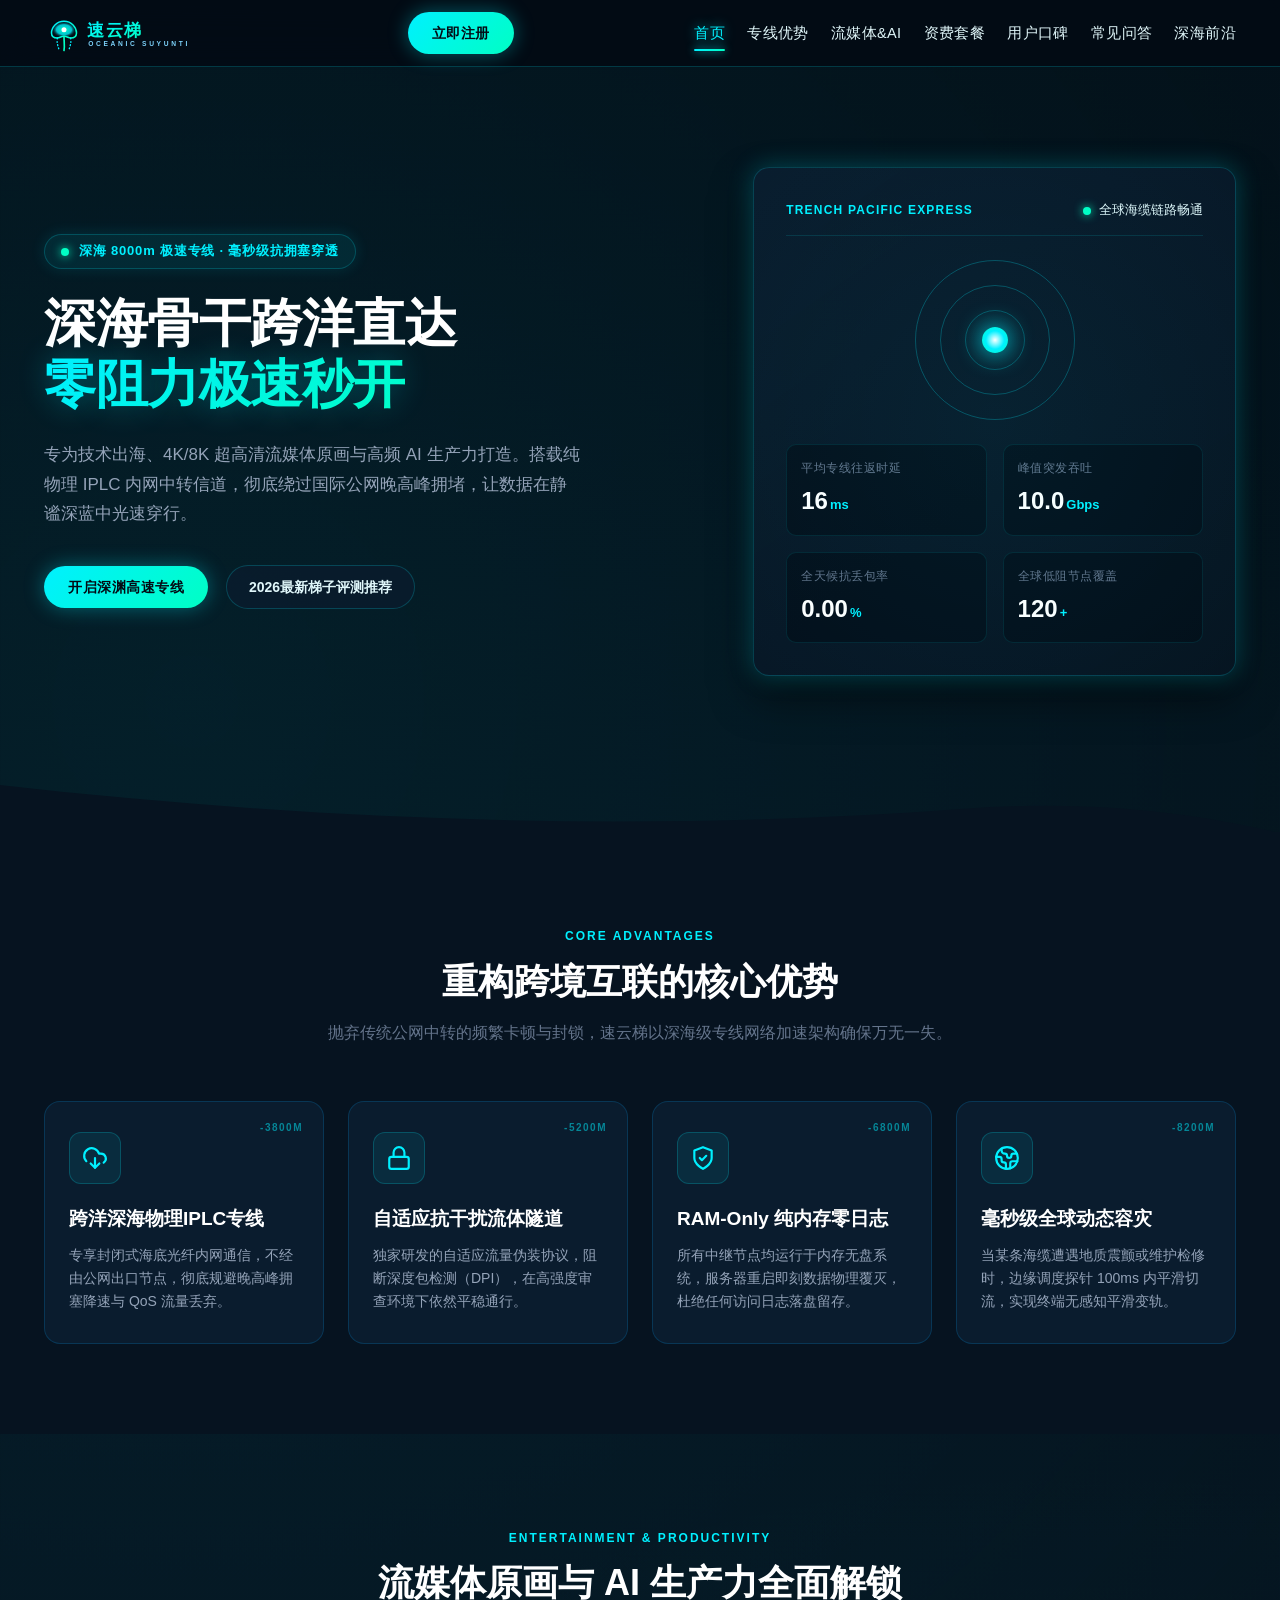
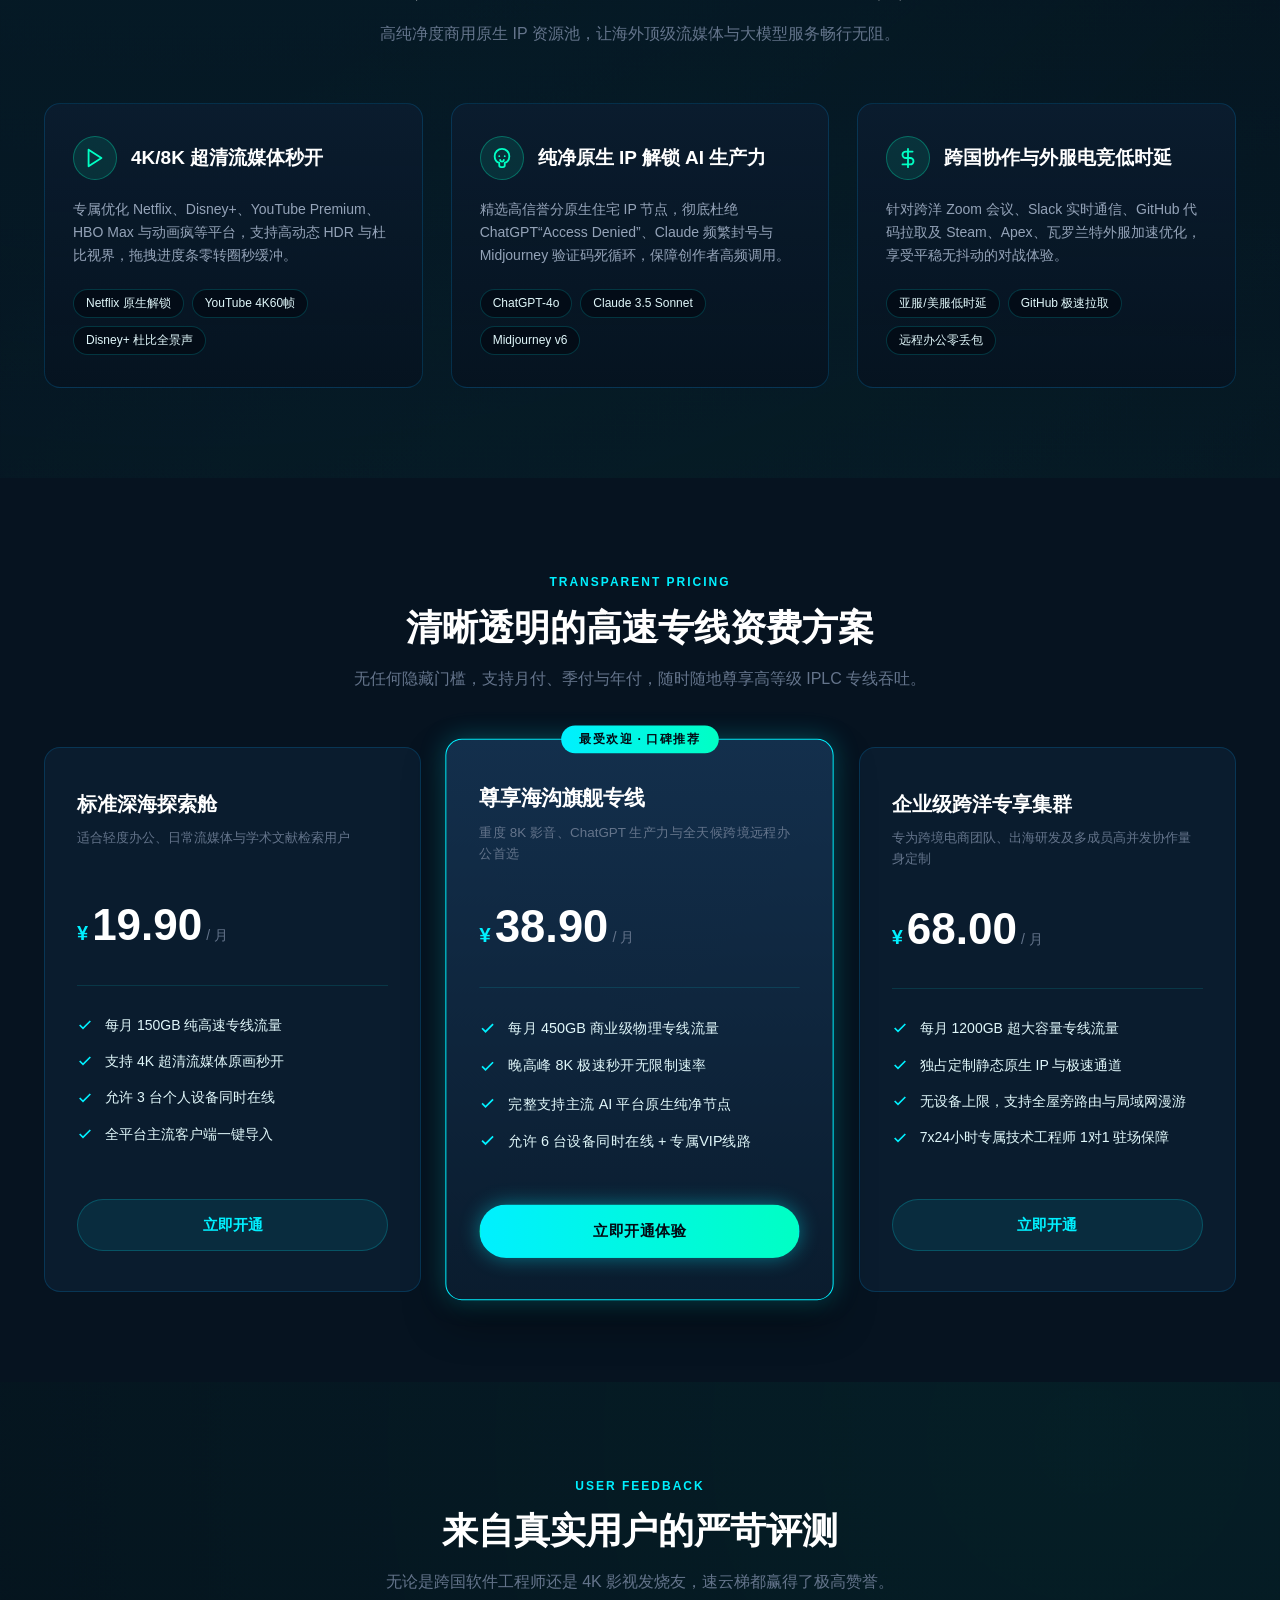
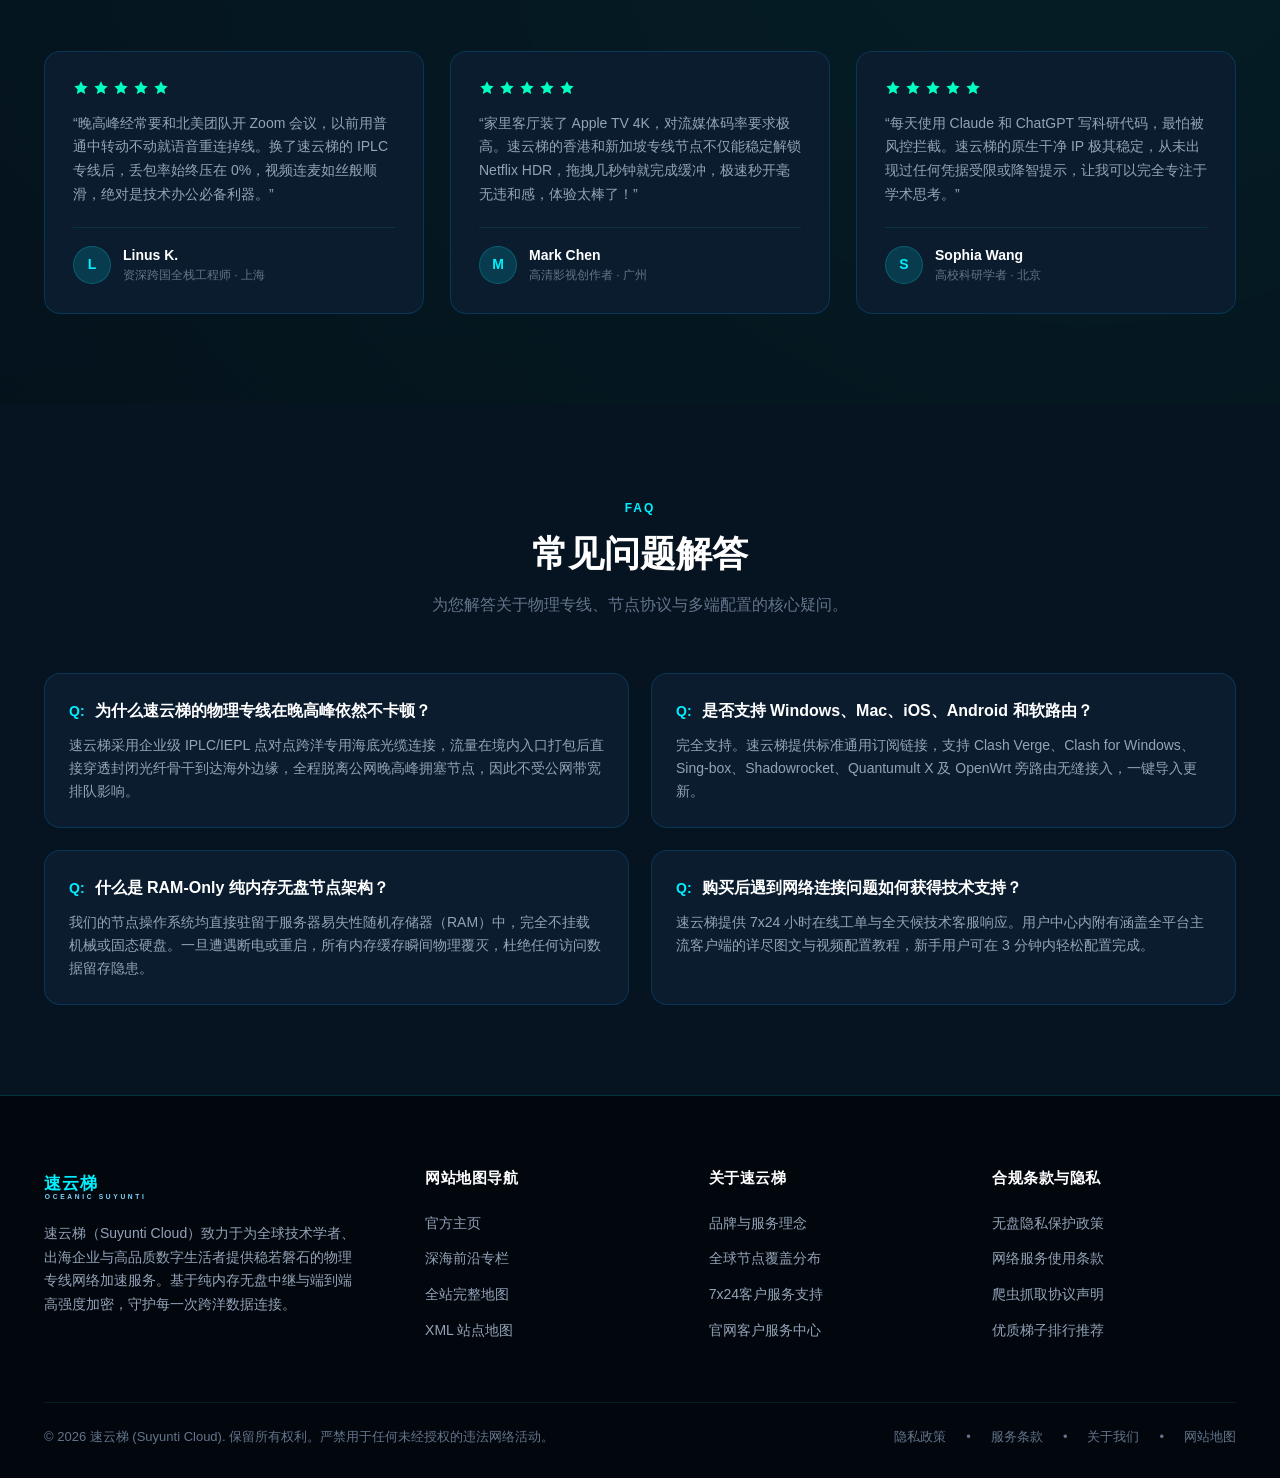
==== index.html @ 5cfaf357 "feat: initial commit for suyunticloud.click landing page" ====
<!DOCTYPE html>
<html lang="zh-CN">
<head>
  <meta charset="UTF-8">
  <meta name="viewport" content="width=device-width, initial-scale=1.0">
  <title>速云梯官网 - 2026专业物理专线网络加速器 | 4K8K极速秒开 | 稳定翻墙机场推荐</title>
  <meta name="description" content="速云梯为您提供企业级国际专线网络加速方案。全节点配备物理IPLC内网中转，4K/8K超高清流媒体极速秒开，支持解锁ChatGPT与外服游戏超低延迟。2026年高口碑翻墙机场推荐首选，全平台一键快速导入，晚高峰稳定不卡顿，即刻开启畅快互联体验！">
  <meta name="keywords" content="速云梯,网络加速,极速秒开,机场推荐,IPLC专线,4K流媒体加速,科学上网,翻墙梯子,跨境办公加速">
  <link rel="canonical" href="https://suyunticloud.click/">

  <!-- Open Graph / Social Media -->
  <meta property="og:type" content="website">
  <meta property="og:title" content="速云梯官网 - 2026专业物理专线网络加速器 | 4K8K极速秒开 | 稳定翻墙机场推荐">
  <meta property="og:description" content="全线部署商业级BGP/IPLC双轨物理专线，4K/8K超清流媒体与AI工具极速秒开，晚高峰稳定不拥塞。">
  <meta property="og:url" content="https://suyunticloud.click/">
  <meta property="og:site_name" content="速云梯">
  <meta property="og:locale" content="zh_CN">

  <!-- Twitter Card -->
  <meta name="twitter:card" content="summary_large_image">
  <meta name="twitter:title" content="速云梯官网 - 2026专业物理专线网络加速器 | 4K8K极速秒开">
  <meta name="twitter:description" content="企业级国际物理专线网络加速服务，晚高峰4K秒开，支持解锁主流AI与外服游戏。">

  <!-- Schema.org Product Structured Data -->
  <script type="application/ld+json">
  {
    "@context": "https://schema.org/",
    "@type": "Product",
    "name": "速云梯网络加速服务",
    "description": "速云梯依托商业级BGP与IPLC物理内网专线，为全球用户提供超低时延、晚高峰极速秒开的跨境网络加速与零日志隐私防护服务。",
    "brand": {
      "@type": "Brand",
      "name": "速云梯"
    },
    "offers": {
      "@type": "AggregateOffer",
      "priceCurrency": "CNY",
      "lowPrice": "19.90",
      "highPrice": "68.00",
      "offerCount": "3",
      "url": "https://ww012.twilightaff.com/#/?code=A56DH1Af"
    },
    "aggregateRating": {
      "@type": "AggregateRating",
      "ratingValue": "4.92",
      "reviewCount": "1280"
    }
  }
  </script>

  <link rel="stylesheet" href="style.css">
</head>
<body>

  <!-- Masthead Navigation -->
  <header class="ocean-masthead">
    <div class="masthead-inner">
      <a href="index.html" class="brand-link" aria-label="速云梯官网首页">
        <svg class="ocean-logo-svg" viewBox="0 0 220 48" fill="none" xmlns="http://www.w3.org/2000/svg" role="img" aria-label="速云梯官方Logo">
          <defs>
            <linearGradient id="oceanPulseGrad" x1="0%" y1="0%" x2="100%" y2="100%">
              <stop offset="0%" stop-color="#00f0ff"/>
              <stop offset="100%" stop-color="#00ffc4"/>
            </linearGradient>
            <radialGradient id="jellyCore" cx="50%" cy="50%" r="50%">
              <stop offset="0%" stop-color="#00ffc4"/>
              <stop offset="60%" stop-color="#00f0ff" stop-opacity="0.8"/>
              <stop offset="100%" stop-color="#030b14" stop-opacity="0"/>
            </radialGradient>
          </defs>
          <!-- Bioluminescent Jellyfish Bell & Subsea Fiber Tentacles -->
          <path d="M24 10C15 10 9 17 9 24C9 28 12 30 16 30C19 30 20 28 24 28C28 28 29 30 32 30C36 30 39 28 39 24C39 17 33 10 24 10Z" fill="url(#jellyCore)"/>
          <path d="M24 10C15 10 9 17 9 24C9 28 12 30 16 30C19 30 20 28 24 28C28 28 29 30 32 30C36 30 39 28 39 24C39 17 33 10 24 10Z" stroke="url(#oceanPulseGrad)" stroke-width="1.8"/>
          <!-- Flowing Optical Fiber Pulses -->
          <path d="M16 30C15 36 17 40 18 44" stroke="#00f0ff" stroke-width="1.6" stroke-linecap="round" stroke-dasharray="1 3"/>
          <path d="M24 28C24 35 25 39 24 45" stroke="#00ffc4" stroke-width="2" stroke-linecap="round"/>
          <path d="M32 30C33 36 31 40 30 44" stroke="#00f0ff" stroke-width="1.6" stroke-linecap="round" stroke-dasharray="1 3"/>
          <circle cx="24" cy="20" r="3" fill="#ffffff"/>
          <!-- Integrated Typography -->
          <text x="52" y="28" font-family="-apple-system, BlinkMacSystemFont, 'PingFang SC', sans-serif" font-weight="900" font-size="21" fill="url(#oceanPulseGrad)" letter-spacing="1.5">速云梯</text>
          <text x="53" y="40" font-family="-apple-system, BlinkMacSystemFont, 'Segoe UI', sans-serif" font-weight="700" font-size="8" fill="#7dd3fc" letter-spacing="3.2">OCEANIC SUYUNTI</text>
        </svg>
      </a>

      <div class="header-action">
        <a href="https://ww012.twilightaff.com/#/?code=A56DH1Af" class="btn-ocean-primary" rel="nofollow" target="_blank">立即注册</a>
        <button class="mobile-menu-btn" id="mobileMenuBtn" aria-label="切换导航菜单" type="button">
          <span class="bar"></span>
          <span class="bar"></span>
          <span class="bar"></span>
        </button>
      </div>

      <nav class="ocean-nav-menu" id="navMenu">
        <a href="index.html" class="active">首页</a>
        <a href="#advantages">专线优势</a>
        <a href="#streaming">流媒体&AI</a>
        <a href="#pricing">资费套餐</a>
        <a href="#reviews">用户口碑</a>
        <a href="#faq">常见问答</a>
        <a href="pulse.html">深海前沿</a>
      </nav>
    </div>

    <!-- Mobile Navigation Drawer -->
    <div class="mobile-nav-drawer" id="mobileDrawer">
      <a href="index.html" class="drawer-link active">首页</a>
      <a href="#advantages" class="drawer-link">专线优势</a>
      <a href="#streaming" class="drawer-link">流媒体&AI</a>
      <a href="#pricing" class="drawer-link">资费套餐</a>
      <a href="#reviews" class="drawer-link">用户口碑</a>
      <a href="#faq" class="drawer-link">常见问答</a>
      <a href="pulse.html" class="drawer-link drawer-hub-link">深海前沿 &rarr;</a>
      <div class="drawer-cta-wrap">
        <a href="https://ww012.twilightaff.com/#/?code=A56DH1Af" class="btn-ocean-primary" rel="nofollow" target="_blank">立即开通专属加速</a>
      </div>
    </div>
  </header>

  <!-- Main Content -->
  <main>
    <!-- Fluid Asymmetric Oceanic Hero -->
    <section class="ocean-hero">
      <div class="container">
        <div class="ocean-hero-grid">
          <div class="hero-content">
            <div class="ocean-depth-badge">
              <span class="ocean-pulse-dot"></span> 深海 8000m 极速专线 · 毫秒级抗拥塞穿透
            </div>
            <h1 class="hero-title">
              深海骨干跨洋直达<br>
              <span class="ocean-text-gradient">零阻力极速秒开</span>
            </h1>
            <p class="hero-desc">
              专为技术出海、4K/8K 超高清流媒体原画与高频 AI 生产力打造。搭载纯物理 IPLC 内网中转信道，彻底绕过国际公网晚高峰拥堵，让数据在静谧深蓝中光速穿行。
            </p>
            <div class="hero-cta-group">
              <a href="https://ww012.twilightaff.com/#/?code=A56DH1Af" class="btn-ocean-primary" rel="nofollow" target="_blank">开启深渊高速专线</a>
              <!-- Critical Clean Dofollow Authority Link -->
              <a href="https://tizilab.net/paihang/" class="btn-ocean-recommend" target="_blank">2026最新梯子评测推荐</a>
            </div>
          </div>

          <div class="hero-visual">
            <div class="ocean-radar-card">
              <div class="radar-header">
                <span class="radar-trench-tag">TRENCH PACIFIC EXPRESS</span>
                <span class="radar-status-live">
                  <span class="ocean-pulse-dot"></span> 全球海缆链路畅通
                </span>
              </div>
              <div class="radar-visual-core">
                <div class="sonar-ring"></div>
                <div class="sonar-ring"></div>
                <div class="sonar-ring"></div>
                <div class="sonar-center-orb"></div>
              </div>
              <div class="ocean-metrics-grid">
                <div class="ocean-metric-item">
                  <div class="metric-label">平均专线往返时延</div>
                  <div class="metric-value">16<span class="metric-unit">ms</span></div>
                </div>
                <div class="ocean-metric-item">
                  <div class="metric-label">峰值突发吞吐</div>
                  <div class="metric-value">10.0<span class="metric-unit">Gbps</span></div>
                </div>
                <div class="ocean-metric-item">
                  <div class="metric-label">全天候抗丢包率</div>
                  <div class="metric-value">0.00<span class="metric-unit">%</span></div>
                </div>
                <div class="ocean-metric-item">
                  <div class="metric-label">全球低阻节点覆盖</div>
                  <div class="metric-value">120<span class="metric-unit">+</span></div>
                </div>
              </div>
            </div>
          </div>
        </div>
      </div>
    </section>

    <!-- Wave Divider -->
    <div class="ocean-wave-divider">
      <svg viewBox="0 0 1200 48" preserveAspectRatio="none" fill="none" xmlns="http://www.w3.org/2000/svg">
        <path d="M0 0C300 36 600 48 900 24C1050 12 1150 36 1200 48V48H0V0Z" fill="#061320"/>
      </svg>
    </div>

    <!-- Core Advantages -->
    <section id="advantages" class="ocean-section" style="background-color: var(--bg-trench);">
      <div class="container">
        <div class="section-head">
          <span class="section-subtag">CORE ADVANTAGES</span>
          <h2 class="section-title">重构跨境互联的核心优势</h2>
          <p class="section-desc">抛弃传统公网中转的频繁卡顿与封锁，速云梯以深海级专线网络加速架构确保万无一失。</p>
        </div>

        <div class="ocean-features-grid">
          <!-- Card 1 -->
          <div class="ocean-feature-card">
            <span class="feature-depth-indicator">-3800M</span>
            <div class="feature-icon-box">
              <svg viewBox="0 0 24 24" fill="none" stroke="currentColor" stroke-width="2" stroke-linecap="round" stroke-linejoin="round">
                <path d="M4 14.899A7 7 0 1 1 15.71 8h1.79a4.5 4.5 0 0 1 2.5 8.242"/>
                <path d="M12 12v9"/>
                <path d="m8 17 4 4 4-4"/>
              </svg>
            </div>
            <h3 class="feature-card-title">跨洋深海物理IPLC专线</h3>
            <p class="feature-card-desc">专享封闭式海底光纤内网通信，不经由公网出口节点，彻底规避晚高峰拥塞降速与 QoS 流量丢弃。</p>
          </div>

          <!-- Card 2 -->
          <div class="ocean-feature-card">
            <span class="feature-depth-indicator">-5200M</span>
            <div class="feature-icon-box">
              <svg viewBox="0 0 24 24" fill="none" stroke="currentColor" stroke-width="2" stroke-linecap="round" stroke-linejoin="round">
                <rect width="18" height="11" x="3" y="11" rx="2" ry="2"/>
                <path d="M7 11V7a5 5 0 0 1 10 0v4"/>
              </svg>
            </div>
            <h3 class="feature-card-title">自适应抗干扰流体隧道</h3>
            <p class="feature-card-desc">独家研发的自适应流量伪装协议，阻断深度包检测（DPI），在高强度审查环境下依然平稳通行。</p>
          </div>

          <!-- Card 3 -->
          <div class="ocean-feature-card">
            <span class="feature-depth-indicator">-6800M</span>
            <div class="feature-icon-box">
              <svg viewBox="0 0 24 24" fill="none" stroke="currentColor" stroke-width="2" stroke-linecap="round" stroke-linejoin="round">
                <path d="M12 22s8-4 8-10V5l-8-3-8 3v7c0 6 8 10 8 10"/>
                <path d="m9 12 2 2 4-4"/>
              </svg>
            </div>
            <h3 class="feature-card-title">RAM-Only 纯内存零日志</h3>
            <p class="feature-card-desc">所有中继节点均运行于内存无盘系统，服务器重启即刻数据物理覆灭，杜绝任何访问日志落盘留存。</p>
          </div>

          <!-- Card 4 -->
          <div class="ocean-feature-card">
            <span class="feature-depth-indicator">-8200M</span>
            <div class="feature-icon-box">
              <svg viewBox="0 0 24 24" fill="none" stroke="currentColor" stroke-width="2" stroke-linecap="round" stroke-linejoin="round">
                <path d="M21.54 15H17a2 2 0 0 0-2 2v4.54"/>
                <path d="M7 3.34V5a3 3 0 0 0 3 3v0a2 2 0 0 1 2 2v0c0 1.1.9 2 2 2v0a2 2 0 0 0 2-2v0c0-1.1.9-2 2-2h3.17"/>
                <path d="M11 21.95V18a2 2 0 0 0-2-2v0a2 2 0 0 1-2-2v-1a2 2 0 0 0-2-2H2.05"/>
                <circle cx="12" cy="12" r="10"/>
              </svg>
            </div>
            <h3 class="feature-card-title">毫秒级全球动态容灾</h3>
            <p class="feature-card-desc">当某条海缆遭遇地质震颤或维护检修时，边缘调度探针 100ms 内平滑切流，实现终端无感知平滑变轨。</p>
          </div>
        </div>
      </div>
    </section>

    <!-- Streaming & AI Matrix -->
    <section id="streaming" class="ocean-section">
      <div class="container">
        <div class="section-head">
          <span class="section-subtag">ENTERTAINMENT & PRODUCTIVITY</span>
          <h2 class="section-title">流媒体原画与 AI 生产力全面解锁</h2>
          <p class="section-desc">高纯净度商用原生 IP 资源池，让海外顶级流媒体与大模型服务畅行无阻。</p>
        </div>

        <div class="ocean-matrix-grid">
          <!-- Card 1 -->
          <div class="ocean-matrix-card">
            <div class="matrix-header">
              <div class="matrix-icon-circle">
                <svg viewBox="0 0 24 24" fill="none" stroke="currentColor" stroke-width="2" stroke-linecap="round" stroke-linejoin="round">
                  <polygon points="5 3 19 12 5 21 5 3"/>
                </svg>
              </div>
              <h3 class="matrix-title">4K/8K 超清流媒体秒开</h3>
            </div>
            <p class="matrix-desc">
              专属优化 Netflix、Disney+、YouTube Premium、HBO Max 与动画疯等平台，支持高动态 HDR 与杜比视界，拖拽进度条零转圈秒缓冲。
            </p>
            <div class="matrix-tags">
              <span class="matrix-tag-chip">Netflix 原生解锁</span>
              <span class="matrix-tag-chip">YouTube 4K60帧</span>
              <span class="matrix-tag-chip">Disney+ 杜比全景声</span>
            </div>
          </div>

          <!-- Card 2 -->
          <div class="ocean-matrix-card">
            <div class="matrix-header">
              <div class="matrix-icon-circle">
                <svg viewBox="0 0 24 24" fill="none" stroke="currentColor" stroke-width="2" stroke-linecap="round" stroke-linejoin="round">
                  <path d="M12 2a8 8 0 0 0-8 8c0 3.36 2.07 6.24 5 7.42V20a2 2 0 0 0 2 2h2a2 2 0 0 0 2-2v-2.58c2.93-1.18 5-4.06 5-7.42a8 8 0 0 0-8-8z"/>
                  <path d="M9 10h.01M15 10h.01M10 14a2 2 0 0 0 4 0"/>
                </svg>
              </div>
              <h3 class="matrix-title">纯净原生 IP 解锁 AI 生产力</h3>
            </div>
            <p class="matrix-desc">
              精选高信誉分原生住宅 IP 节点，彻底杜绝 ChatGPT“Access Denied”、Claude 频繁封号与 Midjourney 验证码死循环，保障创作者高频调用。
            </p>
            <div class="matrix-tags">
              <span class="matrix-tag-chip">ChatGPT-4o</span>
              <span class="matrix-tag-chip">Claude 3.5 Sonnet</span>
              <span class="matrix-tag-chip">Midjourney v6</span>
            </div>
          </div>

          <!-- Card 3 -->
          <div class="ocean-matrix-card">
            <div class="matrix-header">
              <div class="matrix-icon-circle">
                <svg viewBox="0 0 24 24" fill="none" stroke="currentColor" stroke-width="2" stroke-linecap="round" stroke-linejoin="round">
                  <path d="M12 2v20M17 5H9.5a3.5 3.5 0 0 0 0 7h5a3.5 3.5 0 0 1 0 7H6"/>
                </svg>
              </div>
              <h3 class="matrix-title">跨国协作与外服电竞低时延</h3>
            </div>
            <p class="matrix-desc">
              针对跨洋 Zoom 会议、Slack 实时通信、GitHub 代码拉取及 Steam、Apex、瓦罗兰特外服加速优化，享受平稳无抖动的对战体验。
            </p>
            <div class="matrix-tags">
              <span class="matrix-tag-chip">亚服/美服低时延</span>
              <span class="matrix-tag-chip">GitHub 极速拉取</span>
              <span class="matrix-tag-chip">远程办公零丢包</span>
            </div>
          </div>
        </div>
      </div>
    </section>

    <!-- Pricing Comparison Section -->
    <section id="pricing" class="ocean-section" style="background-color: var(--bg-trench);">
      <div class="container">
        <div class="section-head">
          <span class="section-subtag">TRANSPARENT PRICING</span>
          <h2 class="section-title">清晰透明的高速专线资费方案</h2>
          <p class="section-desc">无任何隐藏门槛，支持月付、季付与年付，随时随地尊享高等级 IPLC 专线吞吐。</p>
        </div>

        <div class="ocean-pricing-grid">
          <!-- Plan 1 -->
          <div class="ocean-pricing-card">
            <div class="plan-tier-name">标准深海探索舱</div>
            <div class="plan-tier-desc">适合轻度办公、日常流媒体与学术文献检索用户</div>
            <div class="plan-price-row">
              <span class="price-currency">¥</span>
              <span class="price-val">19.90</span>
              <span class="price-period">/ 月</span>
            </div>
            <ul class="plan-spec-list">
              <li class="plan-spec-item">
                <svg class="spec-bullet-svg" viewBox="0 0 24 24" fill="none" stroke="currentColor" stroke-width="2.5"><polyline points="20 6 9 17 4 12"/></svg>
                每月 150GB 纯高速专线流量
              </li>
              <li class="plan-spec-item">
                <svg class="spec-bullet-svg" viewBox="0 0 24 24" fill="none" stroke="currentColor" stroke-width="2.5"><polyline points="20 6 9 17 4 12"/></svg>
                支持 4K 超清流媒体原画秒开
              </li>
              <li class="plan-spec-item">
                <svg class="spec-bullet-svg" viewBox="0 0 24 24" fill="none" stroke="currentColor" stroke-width="2.5"><polyline points="20 6 9 17 4 12"/></svg>
                允许 3 台个人设备同时在线
              </li>
              <li class="plan-spec-item">
                <svg class="spec-bullet-svg" viewBox="0 0 24 24" fill="none" stroke="currentColor" stroke-width="2.5"><polyline points="20 6 9 17 4 12"/></svg>
                全平台主流客户端一键导入
              </li>
            </ul>
            <a href="https://ww012.twilightaff.com/#/?code=A56DH1Af" class="btn-pricing-action" rel="nofollow" target="_blank">立即开通</a>
          </div>

          <!-- Plan 2 (Featured) -->
          <div class="ocean-pricing-card featured">
            <span class="pricing-badge">最受欢迎 · 口碑推荐</span>
            <div class="plan-tier-name">尊享海沟旗舰专线</div>
            <div class="plan-tier-desc">重度 8K 影音、ChatGPT 生产力与全天候跨境远程办公首选</div>
            <div class="plan-price-row">
              <span class="price-currency">¥</span>
              <span class="price-val">38.90</span>
              <span class="price-period">/ 月</span>
            </div>
            <ul class="plan-spec-list">
              <li class="plan-spec-item">
                <svg class="spec-bullet-svg" viewBox="0 0 24 24" fill="none" stroke="currentColor" stroke-width="2.5"><polyline points="20 6 9 17 4 12"/></svg>
                每月 450GB 商业级物理专线流量
              </li>
              <li class="plan-spec-item">
                <svg class="spec-bullet-svg" viewBox="0 0 24 24" fill="none" stroke="currentColor" stroke-width="2.5"><polyline points="20 6 9 17 4 12"/></svg>
                晚高峰 8K 极速秒开无限制速率
              </li>
              <li class="plan-spec-item">
                <svg class="spec-bullet-svg" viewBox="0 0 24 24" fill="none" stroke="currentColor" stroke-width="2.5"><polyline points="20 6 9 17 4 12"/></svg>
                完整支持主流 AI 平台原生纯净节点
              </li>
              <li class="plan-spec-item">
                <svg class="spec-bullet-svg" viewBox="0 0 24 24" fill="none" stroke="currentColor" stroke-width="2.5"><polyline points="20 6 9 17 4 12"/></svg>
                允许 6 台设备同时在线 + 专属VIP线路
              </li>
            </ul>
            <a href="https://ww012.twilightaff.com/#/?code=A56DH1Af" class="btn-pricing-action" rel="nofollow" target="_blank">立即开通体验</a>
          </div>

          <!-- Plan 3 -->
          <div class="ocean-pricing-card">
            <div class="plan-tier-name">企业级跨洋专享集群</div>
            <div class="plan-tier-desc">专为跨境电商团队、出海研发及多成员高并发协作量身定制</div>
            <div class="plan-price-row">
              <span class="price-currency">¥</span>
              <span class="price-val">68.00</span>
              <span class="price-period">/ 月</span>
            </div>
            <ul class="plan-spec-list">
              <li class="plan-spec-item">
                <svg class="spec-bullet-svg" viewBox="0 0 24 24" fill="none" stroke="currentColor" stroke-width="2.5"><polyline points="20 6 9 17 4 12"/></svg>
                每月 1200GB 超大容量专线流量
              </li>
              <li class="plan-spec-item">
                <svg class="spec-bullet-svg" viewBox="0 0 24 24" fill="none" stroke="currentColor" stroke-width="2.5"><polyline points="20 6 9 17 4 12"/></svg>
                独占定制静态原生 IP 与极速通道
              </li>
              <li class="plan-spec-item">
                <svg class="spec-bullet-svg" viewBox="0 0 24 24" fill="none" stroke="currentColor" stroke-width="2.5"><polyline points="20 6 9 17 4 12"/></svg>
                无设备上限，支持全屋旁路由与局域网漫游
              </li>
              <li class="plan-spec-item">
                <svg class="spec-bullet-svg" viewBox="0 0 24 24" fill="none" stroke="currentColor" stroke-width="2.5"><polyline points="20 6 9 17 4 12"/></svg>
                7x24小时专属技术工程师 1对1 驻场保障
              </li>
            </ul>
            <a href="https://ww012.twilightaff.com/#/?code=A56DH1Af" class="btn-pricing-action" rel="nofollow" target="_blank">立即开通</a>
          </div>
        </div>
      </div>
    </section>

    <!-- User Testimonials -->
    <section id="reviews" class="ocean-section">
      <div class="container">
        <div class="section-head">
          <span class="section-subtag">USER FEEDBACK</span>
          <h2 class="section-title">来自真实用户的严苛评测</h2>
          <p class="section-desc">无论是跨国软件工程师还是 4K 影视发烧友，速云梯都赢得了极高赞誉。</p>
        </div>

        <div class="ocean-reviews-grid">
          <div class="ocean-review-card">
            <div class="review-stars">
              <svg viewBox="0 0 24 24" fill="currentColor"><polygon points="12 2 15.09 8.26 22 9.27 17 14.14 18.18 21.02 12 17.77 5.82 21.02 7 14.14 2 9.27 8.91 8.26 12 2"/></svg>
              <svg viewBox="0 0 24 24" fill="currentColor"><polygon points="12 2 15.09 8.26 22 9.27 17 14.14 18.18 21.02 12 17.77 5.82 21.02 7 14.14 2 9.27 8.91 8.26 12 2"/></svg>
              <svg viewBox="0 0 24 24" fill="currentColor"><polygon points="12 2 15.09 8.26 22 9.27 17 14.14 18.18 21.02 12 17.77 5.82 21.02 7 14.14 2 9.27 8.91 8.26 12 2"/></svg>
              <svg viewBox="0 0 24 24" fill="currentColor"><polygon points="12 2 15.09 8.26 22 9.27 17 14.14 18.18 21.02 12 17.77 5.82 21.02 7 14.14 2 9.27 8.91 8.26 12 2"/></svg>
              <svg viewBox="0 0 24 24" fill="currentColor"><polygon points="12 2 15.09 8.26 22 9.27 17 14.14 18.18 21.02 12 17.77 5.82 21.02 7 14.14 2 9.27 8.91 8.26 12 2"/></svg>
            </div>
            <p class="review-body">“晚高峰经常要和北美团队开 Zoom 会议，以前用普通中转动不动就语音重连掉线。换了速云梯的 IPLC 专线后，丢包率始终压在 0%，视频连麦如丝般顺滑，绝对是技术办公必备利器。”</p>
            <div class="review-user-row">
              <div class="user-avatar-circle">L</div>
              <div>
                <div class="user-info-name">Linus K.</div>
                <div class="user-info-role">资深跨国全栈工程师 · 上海</div>
              </div>
            </div>
          </div>

          <div class="ocean-review-card">
            <div class="review-stars">
              <svg viewBox="0 0 24 24" fill="currentColor"><polygon points="12 2 15.09 8.26 22 9.27 17 14.14 18.18 21.02 12 17.77 5.82 21.02 7 14.14 2 9.27 8.91 8.26 12 2"/></svg>
              <svg viewBox="0 0 24 24" fill="currentColor"><polygon points="12 2 15.09 8.26 22 9.27 17 14.14 18.18 21.02 12 17.77 5.82 21.02 7 14.14 2 9.27 8.91 8.26 12 2"/></svg>
              <svg viewBox="0 0 24 24" fill="currentColor"><polygon points="12 2 15.09 8.26 22 9.27 17 14.14 18.18 21.02 12 17.77 5.82 21.02 7 14.14 2 9.27 8.91 8.26 12 2"/></svg>
              <svg viewBox="0 0 24 24" fill="currentColor"><polygon points="12 2 15.09 8.26 22 9.27 17 14.14 18.18 21.02 12 17.77 5.82 21.02 7 14.14 2 9.27 8.91 8.26 12 2"/></svg>
              <svg viewBox="0 0 24 24" fill="currentColor"><polygon points="12 2 15.09 8.26 22 9.27 17 14.14 18.18 21.02 12 17.77 5.82 21.02 7 14.14 2 9.27 8.91 8.26 12 2"/></svg>
            </div>
            <p class="review-body">“家里客厅装了 Apple TV 4K，对流媒体码率要求极高。速云梯的香港和新加坡专线节点不仅能稳定解锁 Netflix HDR，拖拽几秒钟就完成缓冲，极速秒开毫无违和感，体验太棒了！”</p>
            <div class="review-user-row">
              <div class="user-avatar-circle">M</div>
              <div>
                <div class="user-info-name">Mark Chen</div>
                <div class="user-info-role">高清影视创作者 · 广州</div>
              </div>
            </div>
          </div>

          <div class="ocean-review-card">
            <div class="review-stars">
              <svg viewBox="0 0 24 24" fill="currentColor"><polygon points="12 2 15.09 8.26 22 9.27 17 14.14 18.18 21.02 12 17.77 5.82 21.02 7 14.14 2 9.27 8.91 8.26 12 2"/></svg>
              <svg viewBox="0 0 24 24" fill="currentColor"><polygon points="12 2 15.09 8.26 22 9.27 17 14.14 18.18 21.02 12 17.77 5.82 21.02 7 14.14 2 9.27 8.91 8.26 12 2"/></svg>
              <svg viewBox="0 0 24 24" fill="currentColor"><polygon points="12 2 15.09 8.26 22 9.27 17 14.14 18.18 21.02 12 17.77 5.82 21.02 7 14.14 2 9.27 8.91 8.26 12 2"/></svg>
              <svg viewBox="0 0 24 24" fill="currentColor"><polygon points="12 2 15.09 8.26 22 9.27 17 14.14 18.18 21.02 12 17.77 5.82 21.02 7 14.14 2 9.27 8.91 8.26 12 2"/></svg>
              <svg viewBox="0 0 24 24" fill="currentColor"><polygon points="12 2 15.09 8.26 22 9.27 17 14.14 18.18 21.02 12 17.77 5.82 21.02 7 14.14 2 9.27 8.91 8.26 12 2"/></svg>
            </div>
            <p class="review-body">“每天使用 Claude 和 ChatGPT 写科研代码，最怕被风控拦截。速云梯的原生干净 IP 极其稳定，从未出现过任何凭据受限或降智提示，让我可以完全专注于学术思考。”</p>
            <div class="review-user-row">
              <div class="user-avatar-circle">S</div>
              <div>
                <div class="user-info-name">Sophia Wang</div>
                <div class="user-info-role">高校科研学者 · 北京</div>
              </div>
            </div>
          </div>
        </div>
      </div>
    </section>

    <!-- FAQ Section -->
    <section id="faq" class="ocean-section" style="background-color: var(--bg-trench);">
      <div class="container">
        <div class="section-head">
          <span class="section-subtag">FAQ</span>
          <h2 class="section-title">常见问题解答</h2>
          <p class="section-desc">为您解答关于物理专线、节点协议与多端配置的核心疑问。</p>
        </div>

        <div class="ocean-faq-grid">
          <div class="ocean-faq-item">
            <h3 class="faq-q"><span class="faq-q-tag">Q:</span> 为什么速云梯的物理专线在晚高峰依然不卡顿？</h3>
            <p class="faq-a">速云梯采用企业级 IPLC/IEPL 点对点跨洋专用海底光缆连接，流量在境内入口打包后直接穿透封闭光纤骨干到达海外边缘，全程脱离公网晚高峰拥塞节点，因此不受公网带宽排队影响。</p>
          </div>

          <div class="ocean-faq-item">
            <h3 class="faq-q"><span class="faq-q-tag">Q:</span> 是否支持 Windows、Mac、iOS、Android 和软路由？</h3>
            <p class="faq-a">完全支持。速云梯提供标准通用订阅链接，支持 Clash Verge、Clash for Windows、Sing-box、Shadowrocket、Quantumult X 及 OpenWrt 旁路由无缝接入，一键导入更新。</p>
          </div>

          <div class="ocean-faq-item">
            <h3 class="faq-q"><span class="faq-q-tag">Q:</span> 什么是 RAM-Only 纯内存无盘节点架构？</h3>
            <p class="faq-a">我们的节点操作系统均直接驻留于服务器易失性随机存储器（RAM）中，完全不挂载机械或固态硬盘。一旦遭遇断电或重启，所有内存缓存瞬间物理覆灭，杜绝任何访问数据留存隐患。</p>
          </div>

          <div class="ocean-faq-item">
            <h3 class="faq-q"><span class="faq-q-tag">Q:</span> 购买后遇到网络连接问题如何获得技术支持？</h3>
            <p class="faq-a">速云梯提供 7x24 小时在线工单与全天候技术客服响应。用户中心内附有涵盖全平台主流客户端的详尽图文与视频配置教程，新手用户可在 3 分钟内轻松配置完成。</p>
          </div>
        </div>
      </div>
    </section>
  </main>

  <!-- Footer (Chinese Only, Full Sitemap & About Us) -->
  <footer class="ocean-footer">
    <div class="container">
      <div class="footer-top-grid">
        <div class="footer-brand-col">
          <a href="index.html" class="brand-link" aria-label="速云梯官网首页">
            <svg class="ocean-logo-svg" viewBox="0 0 220 48" fill="none" xmlns="http://www.w3.org/2000/svg" role="img" aria-label="速云梯官方Logo">
              <text x="0" y="28" font-family="-apple-system, BlinkMacSystemFont, 'PingFang SC', sans-serif" font-weight="900" font-size="21" fill="#00f0ff" letter-spacing="1.5">速云梯</text>
              <text x="1" y="40" font-family="-apple-system, BlinkMacSystemFont, 'Segoe UI', sans-serif" font-weight="700" font-size="8" fill="#7dd3fc" letter-spacing="3.2">OCEANIC SUYUNTI</text>
            </svg>
          </a>
          <p>
            速云梯（Suyunti Cloud）致力于为全球技术学者、出海企业与高品质数字生活者提供稳若磐石的物理专线网络加速服务。基于纯内存无盘中继与端到端高强度加密，守护每一次跨洋数据连接。
          </p>
        </div>

        <div>
          <div class="footer-col-title">网站地图导航</div>
          <ul class="footer-link-list">
            <li><a href="index.html">官方主页</a></li>
            <li><a href="pulse.html">深海前沿专栏</a></li>
            <li><a href="sitemap.html">全站完整地图</a></li>
            <li><a href="sitemap.xml">XML 站点地图</a></li>
          </ul>
        </div>

        <div>
          <div class="footer-col-title">关于速云梯</div>
          <ul class="footer-link-list">
            <li><a href="about.html">品牌与服务理念</a></li>
            <li><a href="about.html#nodes">全球节点覆盖分布</a></li>
            <li><a href="about.html#support">7x24客户服务支持</a></li>
            <li><a href="https://ww012.twilightaff.com/#/?code=A56DH1Af" rel="nofollow" target="_blank">官网客户服务中心</a></li>
          </ul>
        </div>

        <div>
          <div class="footer-col-title">合规条款与隐私</div>
          <ul class="footer-link-list">
            <li><a href="privacy.html">无盘隐私保护政策</a></li>
            <li><a href="terms.html">网络服务使用条款</a></li>
            <li><a href="robots.txt">爬虫抓取协议声明</a></li>
            <li><a href="https://tizilab.net/paihang/" target="_blank">优质梯子排行推荐</a></li>
          </ul>
        </div>
      </div>

      <div class="footer-bottom-bar">
        <div>
          &copy; 2026 速云梯 (Suyunti Cloud). 保留所有权利。严禁用于任何未经授权的违法网络活动。
        </div>
        <div class="footer-legal-links">
          <a href="privacy.html">隐私政策</a>
          <span>•</span>
          <a href="terms.html">服务条款</a>
          <span>•</span>
          <a href="about.html">关于我们</a>
          <span>•</span>
          <a href="sitemap.html">网站地图</a>
        </div>
      </div>
    </div>
  </footer>

  <script>
  (function(){
    var btn = document.getElementById('mobileMenuBtn');
    var drawer = document.getElementById('mobileDrawer');
    if(btn && drawer){
      btn.addEventListener('click', function(){
        btn.classList.toggle('active');
        drawer.classList.toggle('open');
      });
      drawer.querySelectorAll('a').forEach(function(a){
        a.addEventListener('click', function(){
          btn.classList.remove('active');
          drawer.classList.remove('open');
        });
      });
    }
  })();
  </script>
</body>
</html>
---- style.css ----
/* ==========================================================================
   suyunticloud.click - Deep Oceanic Bioluminescence & Abyssal Fiber Trench
   Design Language: Fluid Asymmetric Oceanic Trench, Bioluminescent Pulses
   ========================================================================== */

:root {
  --bg-abyss: #030b14;
  --bg-trench: #061320;
  --bg-surface: #0a1c2e;
  --bg-surface-hover: #0f2740;
  --bg-surface-elevated: #132f4c;
  
  --cyan-pulse: #00f0ff;
  --aqua-glow: #00ffc4;
  --marine-blue: #0284c7;
  --abyss-deep: #081a2e;

  --text-pure: #ffffff;
  --text-seafoam: #e0f7fa;
  --text-muted: #7dd3fc;
  --text-dim: #64748b;

  --border-ocean: rgba(0, 240, 255, 0.2);
  --border-ocean-active: rgba(0, 255, 196, 0.6);
  --border-card: rgba(2, 132, 199, 0.25);

  --glow-cyan: 0 0 25px rgba(0, 240, 255, 0.25);
  --glow-aqua: 0 0 35px rgba(0, 255, 196, 0.35);
  --radius-fluid: 16px;
  --radius-pill: 9999px;

  --font-main: -apple-system, BlinkMacSystemFont, "Segoe UI", "PingFang SC", "Hiragino Sans GB", "Microsoft YaHei", sans-serif;
}

*, *::before, *::after {
  box-sizing: border-box;
  margin: 0;
  padding: 0;
}

html {
  font-family: var(--font-main);
  background-color: var(--bg-abyss);
  color: var(--text-seafoam);
  line-height: 1.6;
  scroll-behavior: smooth;
  scroll-padding-top: 85px;
  -webkit-font-smoothing: antialiased;
}

body {
  min-height: 100vh;
  position: relative;
  overflow-x: hidden;
  background: 
    radial-gradient(circle at 15% 15%, rgba(0, 240, 255, 0.08) 0%, transparent 45%),
    radial-gradient(circle at 85% 65%, rgba(0, 255, 196, 0.06) 0%, transparent 50%),
    linear-gradient(180deg, var(--bg-abyss) 0%, var(--bg-trench) 50%, var(--bg-abyss) 100%);
}

.container {
  max-width: 1240px;
  margin: 0 auto;
  padding: 0 24px;
}

/* ==========================================================================
   Header & Navigation
   ========================================================================== */

.ocean-masthead, .solar-masthead {
  position: sticky;
  top: 0;
  z-index: 100;
  background: rgba(3, 11, 20, 0.88);
  backdrop-filter: blur(16px);
  border-bottom: 1px solid var(--border-ocean);
  transition: all 0.3s ease;
}

.masthead-inner {
  max-width: 1240px;
  margin: 0 auto;
  padding: 12px 24px;
  display: flex;
  align-items: center;
  justify-content: space-between;
  gap: 16px;
}

.brand-link {
  display: flex;
  align-items: center;
  text-decoration: none;
  flex-shrink: 0;
}

.ocean-logo-svg, .brand-logo-svg {
  height: 40px;
  width: auto;
  display: block;
}

.ocean-nav-menu, .solar-nav-menu {
  display: flex;
  align-items: center;
  gap: 22px;
}

.ocean-nav-menu a, .solar-nav-menu a {
  color: var(--text-seafoam);
  text-decoration: none;
  font-size: 14.5px;
  font-weight: 500;
  letter-spacing: 0.4px;
  position: relative;
  transition: color 0.25s ease;
  white-space: nowrap;
}

.ocean-nav-menu a:hover, .solar-nav-menu a:hover,
.ocean-nav-menu a.active, .solar-nav-menu a.active {
  color: var(--cyan-pulse);
  text-shadow: 0 0 12px rgba(0, 240, 255, 0.6);
}

.ocean-nav-menu a.active::after, .solar-nav-menu a.active::after {
  content: "";
  position: absolute;
  bottom: -6px;
  left: 0;
  width: 100%;
  height: 2px;
  background: linear-gradient(90deg, var(--cyan-pulse), var(--aqua-glow));
  border-radius: 2px;
  box-shadow: 0 0 8px var(--cyan-pulse);
}

.header-action {
  display: flex;
  align-items: center;
  gap: 12px;
}

/* Mobile Menu Button */
.mobile-menu-btn {
  display: none;
  flex-direction: column;
  justify-content: space-around;
  width: 32px;
  height: 32px;
  background: rgba(0, 240, 255, 0.08);
  border: 1px solid rgba(0, 240, 255, 0.3);
  border-radius: 6px;
  padding: 6px 5px;
  cursor: pointer;
  flex-shrink: 0;
  transition: all 0.25s ease;
}

.mobile-menu-btn .bar {
  width: 100%;
  height: 2px;
  background: var(--cyan-pulse);
  border-radius: 2px;
  transition: all 0.25s ease;
}

.mobile-menu-btn.active {
  background: rgba(0, 240, 255, 0.2);
  border-color: var(--cyan-pulse);
}

.mobile-menu-btn.active .bar:nth-child(1) {
  transform: translateY(6px) rotate(45deg);
}

.mobile-menu-btn.active .bar:nth-child(2) {
  opacity: 0;
}

.mobile-menu-btn.active .bar:nth-child(3) {
  transform: translateY(-6px) rotate(-45deg);
}

/* Mobile Nav Drawer */
.mobile-nav-drawer {
  display: none;
  flex-direction: column;
  padding: 14px 18px 20px;
  background: rgba(3, 11, 20, 0.98);
  backdrop-filter: blur(20px);
  border-bottom: 2px solid var(--cyan-pulse);
  gap: 8px;
  box-shadow: 0 16px 36px rgba(0, 0, 0, 0.85);
  position: relative;
  z-index: 99;
}

.mobile-nav-drawer.open {
  display: flex;
  animation: oceanDrawerSlide 0.22s ease-out;
}

@keyframes oceanDrawerSlide {
  from { opacity: 0; transform: translateY(-10px); }
  to { opacity: 1; transform: translateY(0); }
}

.drawer-link {
  color: var(--text-seafoam);
  font-size: 14px;
  font-weight: 600;
  padding: 10px 14px;
  border-radius: 8px;
  text-decoration: none;
  background: rgba(255, 255, 255, 0.03);
  border: 1px solid rgba(0, 240, 255, 0.12);
  display: flex;
  align-items: center;
  justify-content: space-between;
  transition: all 0.2s ease;
}

.drawer-link:hover, .drawer-link.active {
  background: rgba(0, 240, 255, 0.15);
  border-color: var(--cyan-pulse);
  color: var(--cyan-pulse);
}

.drawer-link.drawer-hub-link {
  color: var(--aqua-glow);
  border-color: rgba(0, 255, 196, 0.35);
  background: rgba(0, 255, 196, 0.06);
}

.drawer-cta-wrap {
  margin-top: 10px;
  padding-top: 12px;
  border-top: 1px solid rgba(0, 240, 255, 0.15);
}

.drawer-cta-wrap .btn-ocean-primary,
.drawer-cta-wrap .btn-solar-primary {
  width: 100%;
  text-align: center;
  justify-content: center;
  padding: 11px;
  font-size: 14px;
  box-sizing: border-box;
}

.btn-ocean-primary, .btn-solar-primary {
  display: inline-flex;
  align-items: center;
  justify-content: center;
  padding: 10px 24px;
  background: linear-gradient(135deg, var(--cyan-pulse) 0%, var(--aqua-glow) 100%);
  color: var(--bg-abyss);
  font-size: 14px;
  font-weight: 700;
  letter-spacing: 0.5px;
  text-decoration: none;
  border-radius: var(--radius-pill);
  box-shadow: 0 0 20px rgba(0, 240, 255, 0.35);
  transition: all 0.3s cubic-bezier(0.16, 1, 0.3, 1);
  border: none;
  cursor: pointer;
}

.btn-ocean-primary:hover, .btn-solar-primary:hover {
  transform: translateY(-2px);
  box-shadow: 0 0 30px rgba(0, 255, 196, 0.6);
}

/* ==========================================================================
   Hero Section (Fluid Asymmetric Oceanic Layout)
   ========================================================================== */

.ocean-hero, .flare-hero {
  padding: 100px 0 110px;
  position: relative;
}

.ocean-hero-grid, .flare-hero-grid {
  display: grid;
  grid-template-columns: 1.15fr 0.85fr;
  gap: 56px;
  align-items: center;
}

.ocean-depth-badge, .hero-pill {
  display: inline-flex;
  align-items: center;
  gap: 10px;
  padding: 6px 16px;
  background: rgba(0, 240, 255, 0.08);
  border: 1px solid var(--border-ocean);
  border-radius: var(--radius-pill);
  font-size: 13px;
  font-weight: 600;
  color: var(--cyan-pulse);
  letter-spacing: 0.8px;
  margin-bottom: 24px;
  box-shadow: 0 0 15px rgba(0, 240, 255, 0.12);
}

.ocean-pulse-dot, .pulse-dot {
  width: 8px;
  height: 8px;
  background: var(--aqua-glow);
  border-radius: 50%;
  box-shadow: 0 0 10px var(--aqua-glow);
  animation: pulseAnimation 2s infinite ease-in-out;
}

@keyframes pulseAnimation {
  0% { transform: scale(0.9); opacity: 0.7; }
  50% { transform: scale(1.3); opacity: 1; box-shadow: 0 0 14px var(--aqua-glow); }
  100% { transform: scale(0.9); opacity: 0.7; }
}

.hero-title {
  font-size: 52px;
  font-weight: 900;
  line-height: 1.18;
  color: var(--text-pure);
  letter-spacing: -0.5px;
  margin-bottom: 24px;
}

.ocean-text-gradient, .hero-title .highlight {
  background: linear-gradient(135deg, var(--cyan-pulse) 0%, var(--aqua-glow) 100%);
  -webkit-background-clip: text;
  -webkit-text-fill-color: transparent;
  display: inline-block;
  text-shadow: 0 0 30px rgba(0, 240, 255, 0.3);
}

.hero-desc {
  font-size: 17px;
  line-height: 1.75;
  color: #94a3b8;
  margin-bottom: 36px;
  max-width: 540px;
}

.hero-cta-group {
  display: flex;
  align-items: center;
  gap: 18px;
  flex-wrap: wrap;
}

/* Secondary Authority Link - strictly dofollow, no rel="nofollow" */
.btn-ocean-recommend, .btn-solar-recommend {
  display: inline-flex;
  align-items: center;
  justify-content: center;
  padding: 10px 22px;
  background: rgba(10, 28, 46, 0.8);
  border: 1px solid var(--border-ocean);
  color: var(--text-seafoam);
  font-size: 14px;
  font-weight: 600;
  text-decoration: none;
  border-radius: var(--radius-pill);
  transition: all 0.3s ease;
}

.btn-ocean-recommend:hover, .btn-solar-recommend:hover {
  background: rgba(0, 240, 255, 0.12);
  border-color: var(--cyan-pulse);
  color: var(--cyan-pulse);
  box-shadow: 0 0 15px rgba(0, 240, 255, 0.2);
}

/* Hero Sonar Radar Telemetry Card */
.ocean-radar-card, .hero-visual-card {
  background: linear-gradient(145deg, rgba(10, 28, 46, 0.9) 0%, rgba(6, 19, 32, 0.95) 100%);
  border: 1px solid var(--border-ocean);
  border-radius: var(--radius-fluid);
  padding: 32px;
  box-shadow: var(--glow-cyan), 0 20px 40px rgba(0, 0, 0, 0.5);
  position: relative;
  overflow: hidden;
}

.ocean-radar-card::before {
  content: "";
  position: absolute;
  top: -50%;
  left: -50%;
  width: 200%;
  height: 200%;
  background: radial-gradient(circle at center, rgba(0, 240, 255, 0.05) 0%, transparent 60%);
  pointer-events: none;
}

.radar-header {
  display: flex;
  align-items: center;
  justify-content: space-between;
  margin-bottom: 24px;
  padding-bottom: 14px;
  border-bottom: 1px solid rgba(0, 240, 255, 0.12);
}

.radar-trench-tag {
  font-size: 12px;
  font-weight: 700;
  color: var(--cyan-pulse);
  letter-spacing: 1.2px;
  text-transform: uppercase;
}

.radar-status-live {
  display: flex;
  align-items: center;
  gap: 8px;
  font-size: 13px;
  color: var(--text-seafoam);
}

.radar-visual-core {
  position: relative;
  height: 160px;
  display: flex;
  align-items: center;
  justify-content: center;
  margin-bottom: 24px;
}

.sonar-ring {
  position: absolute;
  border-radius: 50%;
  border: 1px solid rgba(0, 240, 255, 0.25);
  animation: sonarExpand 4s infinite cubic-bezier(0.2, 0.8, 0.2, 1);
}

.sonar-ring:nth-child(1) { width: 60px; height: 60px; animation-delay: 0s; }
.sonar-ring:nth-child(2) { width: 110px; height: 110px; animation-delay: 1.3s; }
.sonar-ring:nth-child(3) { width: 160px; height: 160px; animation-delay: 2.6s; }

@keyframes sonarExpand {
  0% { transform: scale(0.6); opacity: 0.8; }
  100% { transform: scale(1.15); opacity: 0; }
}

.sonar-center-orb {
  width: 26px;
  height: 26px;
  background: radial-gradient(circle, var(--text-pure) 0%, var(--cyan-pulse) 50%, var(--aqua-glow) 100%);
  border-radius: 50%;
  box-shadow: 0 0 25px var(--cyan-pulse);
  z-index: 2;
}

.ocean-metrics-grid, .data-gauge-grid {
  display: grid;
  grid-template-columns: repeat(2, 1fr);
  gap: 16px;
}

.ocean-metric-item, .gauge-item {
  background: rgba(3, 11, 20, 0.6);
  border: 1px solid rgba(0, 240, 255, 0.1);
  border-radius: 10px;
  padding: 14px;
}

.metric-label, .gauge-label {
  font-size: 12px;
  color: var(--text-dim);
  margin-bottom: 4px;
  letter-spacing: 0.5px;
}

.metric-value, .gauge-val {
  font-size: 24px;
  font-weight: 800;
  color: var(--text-pure);
  font-variant-numeric: tabular-nums;
}

.metric-unit, .gauge-unit {
  font-size: 13px;
  font-weight: 600;
  color: var(--cyan-pulse);
  margin-left: 2px;
}

/* ==========================================================================
   Section Headers & Organic Transitions
   ========================================================================== */

.ocean-section {
  padding: 90px 0;
  position: relative;
}

.section-head {
  text-align: center;
  max-width: 680px;
  margin: 0 auto 56px;
}

.section-subtag {
  display: inline-block;
  font-size: 12px;
  font-weight: 700;
  letter-spacing: 2px;
  text-transform: uppercase;
  color: var(--cyan-pulse);
  margin-bottom: 12px;
}

.section-title {
  font-size: 36px;
  font-weight: 800;
  color: var(--text-pure);
  line-height: 1.25;
  margin-bottom: 16px;
}

.section-desc {
  font-size: 16px;
  color: var(--text-dim);
  line-height: 1.6;
}

/* Organic Wave Divider SVG */
.ocean-wave-divider {
  width: 100%;
  height: 48px;
  overflow: hidden;
  line-height: 0;
  margin: -1px 0;
}

.ocean-wave-divider svg {
  display: block;
  width: 100%;
  height: 100%;
}

/* ==========================================================================
   Core Advantages (深海骨干物理卡片)
   ========================================================================== */

.ocean-features-grid, .advantages-grid {
  display: grid;
  grid-template-columns: repeat(4, 1fr);
  gap: 24px;
}

.ocean-feature-card, .feature-card {
  background: var(--bg-surface);
  border: 1px solid var(--border-card);
  border-radius: var(--radius-fluid);
  padding: 30px 24px;
  position: relative;
  transition: all 0.35s cubic-bezier(0.16, 1, 0.3, 1);
  display: flex;
  flex-direction: column;
}

.ocean-feature-card:hover, .feature-card:hover {
  transform: translateY(-6px);
  border-color: var(--cyan-pulse);
  background: var(--bg-surface-hover);
  box-shadow: 0 12px 30px rgba(0, 240, 255, 0.15);
}

.feature-depth-indicator {
  position: absolute;
  top: 18px;
  right: 20px;
  font-size: 10px;
  font-weight: 700;
  color: rgba(0, 240, 255, 0.5);
  letter-spacing: 1.5px;
  font-variant-numeric: tabular-nums;
}

.feature-icon-box {
  width: 52px;
  height: 52px;
  border-radius: 12px;
  background: rgba(0, 240, 255, 0.08);
  border: 1px solid var(--border-ocean);
  display: flex;
  align-items: center;
  justify-content: center;
  margin-bottom: 22px;
  color: var(--cyan-pulse);
}

.feature-icon-box svg {
  width: 26px;
  height: 26px;
}

.feature-card-title {
  font-size: 19px;
  font-weight: 700;
  color: var(--text-pure);
  margin-bottom: 12px;
  line-height: 1.35;
}

.feature-card-desc {
  font-size: 14px;
  color: #94a3b8;
  line-height: 1.65;
}

/* ==========================================================================
   Streaming & AI Support Matrix (4K/8K 与大模型)
   ========================================================================== */

.ocean-matrix-grid, .streaming-ai-grid {
  display: grid;
  grid-template-columns: repeat(3, 1fr);
  gap: 28px;
}

.ocean-matrix-card, .matrix-card {
  background: linear-gradient(180deg, var(--bg-surface) 0%, rgba(6, 19, 32, 0.9) 100%);
  border: 1px solid var(--border-card);
  border-radius: var(--radius-fluid);
  padding: 32px 28px;
  position: relative;
  transition: all 0.3s ease;
}

.ocean-matrix-card:hover, .matrix-card:hover {
  border-color: var(--aqua-glow);
  box-shadow: 0 10px 30px rgba(0, 255, 196, 0.15);
  transform: translateY(-4px);
}

.matrix-header {
  display: flex;
  align-items: center;
  gap: 14px;
  margin-bottom: 18px;
}

.matrix-icon-circle {
  width: 44px;
  height: 44px;
  border-radius: 50%;
  background: rgba(0, 255, 196, 0.1);
  border: 1px solid rgba(0, 255, 196, 0.3);
  display: flex;
  align-items: center;
  justify-content: center;
  color: var(--aqua-glow);
}

.matrix-icon-circle svg {
  width: 22px;
  height: 22px;
}

.matrix-title {
  font-size: 19px;
  font-weight: 700;
  color: var(--text-pure);
}

.matrix-desc {
  font-size: 14px;
  color: #94a3b8;
  line-height: 1.65;
  margin-bottom: 22px;
}

.matrix-tags {
  display: flex;
  flex-wrap: wrap;
  gap: 8px;
}

.matrix-tag-chip {
  font-size: 12px;
  padding: 4px 12px;
  background: rgba(3, 11, 20, 0.8);
  border: 1px solid rgba(0, 240, 255, 0.18);
  border-radius: var(--radius-pill);
  color: var(--text-seafoam);
}

/* ==========================================================================
   Pricing Comparison Table (3 Tiers, Clear Specs)
   ========================================================================== */

.ocean-pricing-grid, .pricing-grid {
  display: grid;
  grid-template-columns: repeat(3, 1fr);
  gap: 30px;
  align-items: stretch;
}

.ocean-pricing-card, .pricing-card {
  background: var(--bg-surface);
  border: 1px solid var(--border-card);
  border-radius: var(--radius-fluid);
  padding: 40px 32px;
  display: flex;
  flex-direction: column;
  position: relative;
  transition: all 0.3s ease;
}

.ocean-pricing-card.featured, .pricing-card.featured {
  background: linear-gradient(180deg, var(--bg-surface-elevated) 0%, var(--bg-surface) 100%);
  border: 1px solid var(--cyan-pulse);
  box-shadow: var(--glow-cyan), 0 20px 40px rgba(0, 0, 0, 0.4);
  transform: scale(1.03);
  z-index: 2;
}

.pricing-badge {
  position: absolute;
  top: -14px;
  left: 50%;
  transform: translateX(-50%);
  padding: 4px 18px;
  background: linear-gradient(90deg, var(--cyan-pulse), var(--aqua-glow));
  color: var(--bg-abyss);
  font-size: 12px;
  font-weight: 800;
  letter-spacing: 1px;
  border-radius: var(--radius-pill);
  text-transform: uppercase;
  white-space: nowrap;
}

.plan-tier-name {
  font-size: 20px;
  font-weight: 700;
  color: var(--text-pure);
  margin-bottom: 8px;
}

.plan-tier-desc {
  font-size: 13px;
  color: var(--text-dim);
  margin-bottom: 24px;
  min-height: 38px;
}

.plan-price-row {
  display: flex;
  align-items: baseline;
  margin-bottom: 28px;
  padding-bottom: 24px;
  border-bottom: 1px solid rgba(0, 240, 255, 0.12);
}

.price-currency {
  font-size: 20px;
  font-weight: 600;
  color: var(--cyan-pulse);
}

.price-val {
  font-size: 44px;
  font-weight: 900;
  color: var(--text-pure);
  font-variant-numeric: tabular-nums;
  margin: 0 4px;
}

.price-period {
  font-size: 14px;
  color: var(--text-dim);
}

.plan-spec-list {
  list-style: none;
  margin-bottom: 36px;
  flex-grow: 1;
}

.plan-spec-item {
  display: flex;
  align-items: center;
  gap: 12px;
  font-size: 14px;
  color: var(--text-seafoam);
  margin-bottom: 14px;
}

.spec-bullet-svg {
  width: 16px;
  height: 16px;
  flex-shrink: 0;
  color: var(--cyan-pulse);
}

.btn-pricing-action {
  width: 100%;
  padding: 13px;
  border-radius: var(--radius-pill);
  font-size: 15px;
  font-weight: 700;
  text-align: center;
  text-decoration: none;
  transition: all 0.25s ease;
  border: 1px solid var(--border-ocean);
  background: rgba(0, 240, 255, 0.08);
  color: var(--cyan-pulse);
}

.btn-pricing-action:hover,
.ocean-pricing-card.featured .btn-pricing-action {
  background: linear-gradient(90deg, var(--cyan-pulse), var(--aqua-glow));
  color: var(--bg-abyss);
  border-color: transparent;
  box-shadow: 0 0 20px rgba(0, 240, 255, 0.4);
}

/* ==========================================================================
   User Testimonials & FAQ Sections
   ========================================================================== */

.ocean-reviews-grid, .testimonials-grid {
  display: grid;
  grid-template-columns: repeat(3, 1fr);
  gap: 26px;
}

.ocean-review-card, .testimonial-card {
  background: var(--bg-surface);
  border: 1px solid var(--border-card);
  border-radius: var(--radius-fluid);
  padding: 28px;
  position: relative;
}

.review-stars {
  display: flex;
  gap: 4px;
  color: var(--aqua-glow);
  margin-bottom: 16px;
}

.review-stars svg {
  width: 16px;
  height: 16px;
}

.review-body {
  font-size: 14px;
  line-height: 1.7;
  color: #94a3b8;
  margin-bottom: 20px;
}

.review-user-row {
  display: flex;
  align-items: center;
  gap: 12px;
  padding-top: 16px;
  border-top: 1px solid rgba(0, 240, 255, 0.1);
}

.user-avatar-circle {
  width: 38px;
  height: 38px;
  border-radius: 50%;
  background: rgba(0, 240, 255, 0.15);
  border: 1px solid var(--border-ocean);
  display: flex;
  align-items: center;
  justify-content: center;
  font-weight: 700;
  color: var(--cyan-pulse);
  font-size: 14px;
}

.user-info-name {
  font-size: 14px;
  font-weight: 600;
  color: var(--text-pure);
}

.user-info-role {
  font-size: 12px;
  color: var(--text-dim);
}

/* FAQ Accordion Grid */
.ocean-faq-grid, .faq-grid {
  display: grid;
  grid-template-columns: repeat(2, 1fr);
  gap: 22px;
}

.ocean-faq-item, .faq-item {
  background: var(--bg-surface);
  border: 1px solid var(--border-card);
  border-radius: var(--radius-fluid);
  padding: 24px;
  transition: all 0.3s ease;
}

.ocean-faq-item:hover, .faq-item:hover {
  border-color: var(--cyan-pulse);
}

.faq-q {
  font-size: 16px;
  font-weight: 700;
  color: var(--text-pure);
  margin-bottom: 10px;
  display: flex;
  align-items: center;
  gap: 10px;
}

.faq-q-tag {
  color: var(--cyan-pulse);
  font-weight: 800;
  font-size: 14px;
}

.faq-a {
  font-size: 14px;
  line-height: 1.65;
  color: #94a3b8;
}

/* ==========================================================================
   Article Hub & Article Detail Pages
   ========================================================================== */

.hub-hero {
  padding: 80px 0 50px;
  text-align: center;
  border-bottom: 1px solid var(--border-ocean);
  background: radial-gradient(circle at 50% 100%, rgba(0, 240, 255, 0.08) 0%, transparent 60%);
}

.hub-hero h1 {
  font-size: 38px;
  font-weight: 900;
  color: var(--text-pure);
  margin-bottom: 14px;
}

.hub-hero p {
  font-size: 16px;
  color: #94a3b8;
}

.articles-grid {
  display: grid;
  grid-template-columns: repeat(2, 1fr);
  gap: 28px;
  padding: 60px 0 90px;
}

.article-summary-card {
  background: var(--bg-surface);
  border: 1px solid var(--border-card);
  border-radius: var(--radius-fluid);
  padding: 30px;
  display: flex;
  flex-direction: column;
  transition: all 0.3s ease;
}

.article-summary-card:hover {
  transform: translateY(-4px);
  border-color: var(--cyan-pulse);
  box-shadow: 0 10px 25px rgba(0, 240, 255, 0.15);
}

.article-badge {
  display: inline-block;
  align-self: flex-start;
  font-size: 11px;
  font-weight: 700;
  color: var(--cyan-pulse);
  background: rgba(0, 240, 255, 0.1);
  border: 1px solid var(--border-ocean);
  padding: 3px 10px;
  border-radius: var(--radius-pill);
  margin-bottom: 14px;
}

.article-summary-card h2 {
  font-size: 19px;
  font-weight: 700;
  line-height: 1.4;
  margin-bottom: 12px;
}

.article-summary-card h2 a {
  color: var(--text-pure);
  text-decoration: none;
  transition: color 0.2s ease;
}

.article-summary-card h2 a:hover {
  color: var(--cyan-pulse);
}

.article-excerpt {
  font-size: 14px;
  line-height: 1.65;
  color: #94a3b8;
  margin-bottom: 20px;
  flex-grow: 1;
}

.article-read-more {
  font-size: 13px;
  font-weight: 700;
  color: var(--aqua-glow);
  text-decoration: none;
  display: inline-flex;
  align-items: center;
  gap: 6px;
  transition: gap 0.2s ease;
}

.article-read-more:hover {
  gap: 10px;
}

/* Article Detail */
.article-detail-wrap {
  max-width: 860px;
  margin: 0 auto;
  padding: 60px 24px 100px;
}

.article-header {
  margin-bottom: 40px;
  padding-bottom: 24px;
  border-bottom: 1px solid var(--border-ocean);
}

.article-header h1 {
  font-size: 34px;
  font-weight: 900;
  color: var(--text-pure);
  line-height: 1.3;
  margin: 16px 0;
}

.article-meta-row {
  display: flex;
  gap: 14px;
  font-size: 13px;
  color: var(--text-dim);
}

.content-body {
  font-size: 16px;
  line-height: 1.85;
  color: #cbd5e1;
}

.content-body p {
  margin-bottom: 22px;
}

.content-body h2 {
  font-size: 22px;
  font-weight: 800;
  color: var(--text-pure);
  margin: 40px 0 16px;
  padding-bottom: 8px;
  border-bottom: 1px solid rgba(0, 240, 255, 0.15);
}

.content-body h3 {
  font-size: 18px;
  font-weight: 700;
  color: var(--cyan-pulse);
  margin: 28px 0 12px;
}

/* Critical: In-content Link Color & Visited Color Override */
.content-body a {
  color: var(--cyan-pulse) !important;
  text-decoration: underline;
  text-underline-offset: 4px;
  font-weight: 600;
  transition: all 0.2s ease;
}

.content-body a:visited {
  color: var(--cyan-pulse) !important;
}

.content-body a:hover {
  color: var(--aqua-glow) !important;
  text-shadow: 0 0 8px rgba(0, 255, 196, 0.6);
}

/* ==========================================================================
   Footer (Chinese Only, Full Sitemap & About Us)
   ========================================================================== */

.ocean-footer, footer {
  background: #02070e;
  border-top: 1px solid var(--border-ocean);
  padding: 70px 0 30px;
  position: relative;
}

.footer-top-grid {
  display: grid;
  grid-template-columns: 1.4fr 1fr 1fr 1fr;
  gap: 40px;
  margin-bottom: 50px;
}

.footer-brand-col p {
  font-size: 14px;
  color: #94a3b8;
  line-height: 1.7;
  margin-top: 16px;
  max-width: 320px;
}

.footer-col-title {
  font-size: 15px;
  font-weight: 700;
  color: var(--text-pure);
  margin-bottom: 20px;
  letter-spacing: 0.5px;
}

.footer-link-list {
  list-style: none;
}

.footer-link-list li {
  margin-bottom: 10px;
}

.footer-link-list a {
  color: #94a3b8;
  text-decoration: none;
  font-size: 14px;
  transition: color 0.2s ease;
}

.footer-link-list a:hover {
  color: var(--cyan-pulse);
}

.footer-bottom-bar {
  padding-top: 24px;
  border-top: 1px solid rgba(0, 240, 255, 0.1);
  display: flex;
  align-items: center;
  justify-content: space-between;
  font-size: 13px;
  color: var(--text-dim);
}

.footer-legal-links {
  display: flex;
  gap: 20px;
}

.footer-legal-links a {
  color: var(--text-dim);
  text-decoration: none;
}

.footer-legal-links a:hover {
  color: var(--cyan-pulse);
}

/* ==========================================================================
   Responsive Adaptations
   ========================================================================== */

@media (max-width: 1024px) {
  html {
    scroll-padding-top: 105px;
  }
  .ocean-masthead, .solar-masthead {
    width: 100%;
    max-width: 100vw;
    box-sizing: border-box;
  }
  .masthead-inner {
    flex-wrap: wrap;
    padding: 8px 16px;
    gap: 8px 12px;
    width: 100%;
    max-width: 100%;
    box-sizing: border-box;
  }
  .brand-link {
    order: 1;
    height: 32px;
    flex-shrink: 0;
  }
  .ocean-logo-svg, .brand-logo-svg {
    height: 28px;
    width: auto;
    max-width: 145px;
  }
  .header-action {
    order: 2;
    display: flex;
    align-items: center;
    gap: 10px;
    margin-left: auto;
    flex-shrink: 0;
  }
  .btn-ocean-primary, .btn-solar-primary {
    padding: 6px 14px;
    font-size: 13px;
    white-space: nowrap;
    flex-shrink: 0;
  }
  .mobile-menu-btn {
    display: flex;
  }
  .ocean-nav-menu, .solar-nav-menu {
    order: 3;
    width: 100%;
    min-width: 0;
    max-width: 100%;
    display: flex;
    align-items: center;
    gap: 8px;
    overflow-x: auto;
    white-space: nowrap;
    padding: 4px 2px 6px;
    -webkit-overflow-scrolling: touch;
    scrollbar-width: none;
    box-sizing: border-box;
  }
  .ocean-nav-menu::-webkit-scrollbar,
  .solar-nav-menu::-webkit-scrollbar {
    display: none;
    height: 0;
  }
  .ocean-nav-menu a, .solar-nav-menu a {
    font-size: 12.5px;
    padding: 4px 11px;
    background: rgba(0, 240, 255, 0.08);
    border: 1px solid rgba(0, 240, 255, 0.22);
    border-radius: 16px;
    flex-shrink: 0;
    text-decoration: none;
    transition: all 0.2s ease;
  }
  .ocean-nav-menu a.active, .solar-nav-menu a.active {
    background: rgba(0, 240, 255, 0.25);
    border-color: var(--cyan-pulse);
    color: var(--cyan-pulse);
  }
  .ocean-nav-menu a.active::after, .solar-nav-menu a.active::after {
    display: none;
  }
  .ocean-hero-grid, .flare-hero-grid {
    grid-template-columns: 1fr;
    gap: 48px;
  }
  .ocean-features-grid, .advantages-grid {
    grid-template-columns: repeat(2, 1fr);
  }
  .ocean-pricing-grid, .pricing-grid,
  .ocean-matrix-grid, .streaming-ai-grid,
  .ocean-reviews-grid, .testimonials-grid {
    grid-template-columns: 1fr;
    max-width: 580px;
    margin: 0 auto;
  }
  .ocean-pricing-card.featured, .pricing-card.featured {
    transform: none;
  }
  .footer-top-grid {
    grid-template-columns: repeat(2, 1fr);
  }
}

@media (max-width: 768px) {
  .hero-title {
    font-size: 34px;
  }
  .ocean-faq-grid, .faq-grid,
  .articles-grid {
    grid-template-columns: 1fr;
  }
  .footer-top-grid {
    grid-template-columns: 1fr;
  }
  .footer-bottom-bar {
    flex-direction: column;
    gap: 12px;
    text-align: center;
  }
}
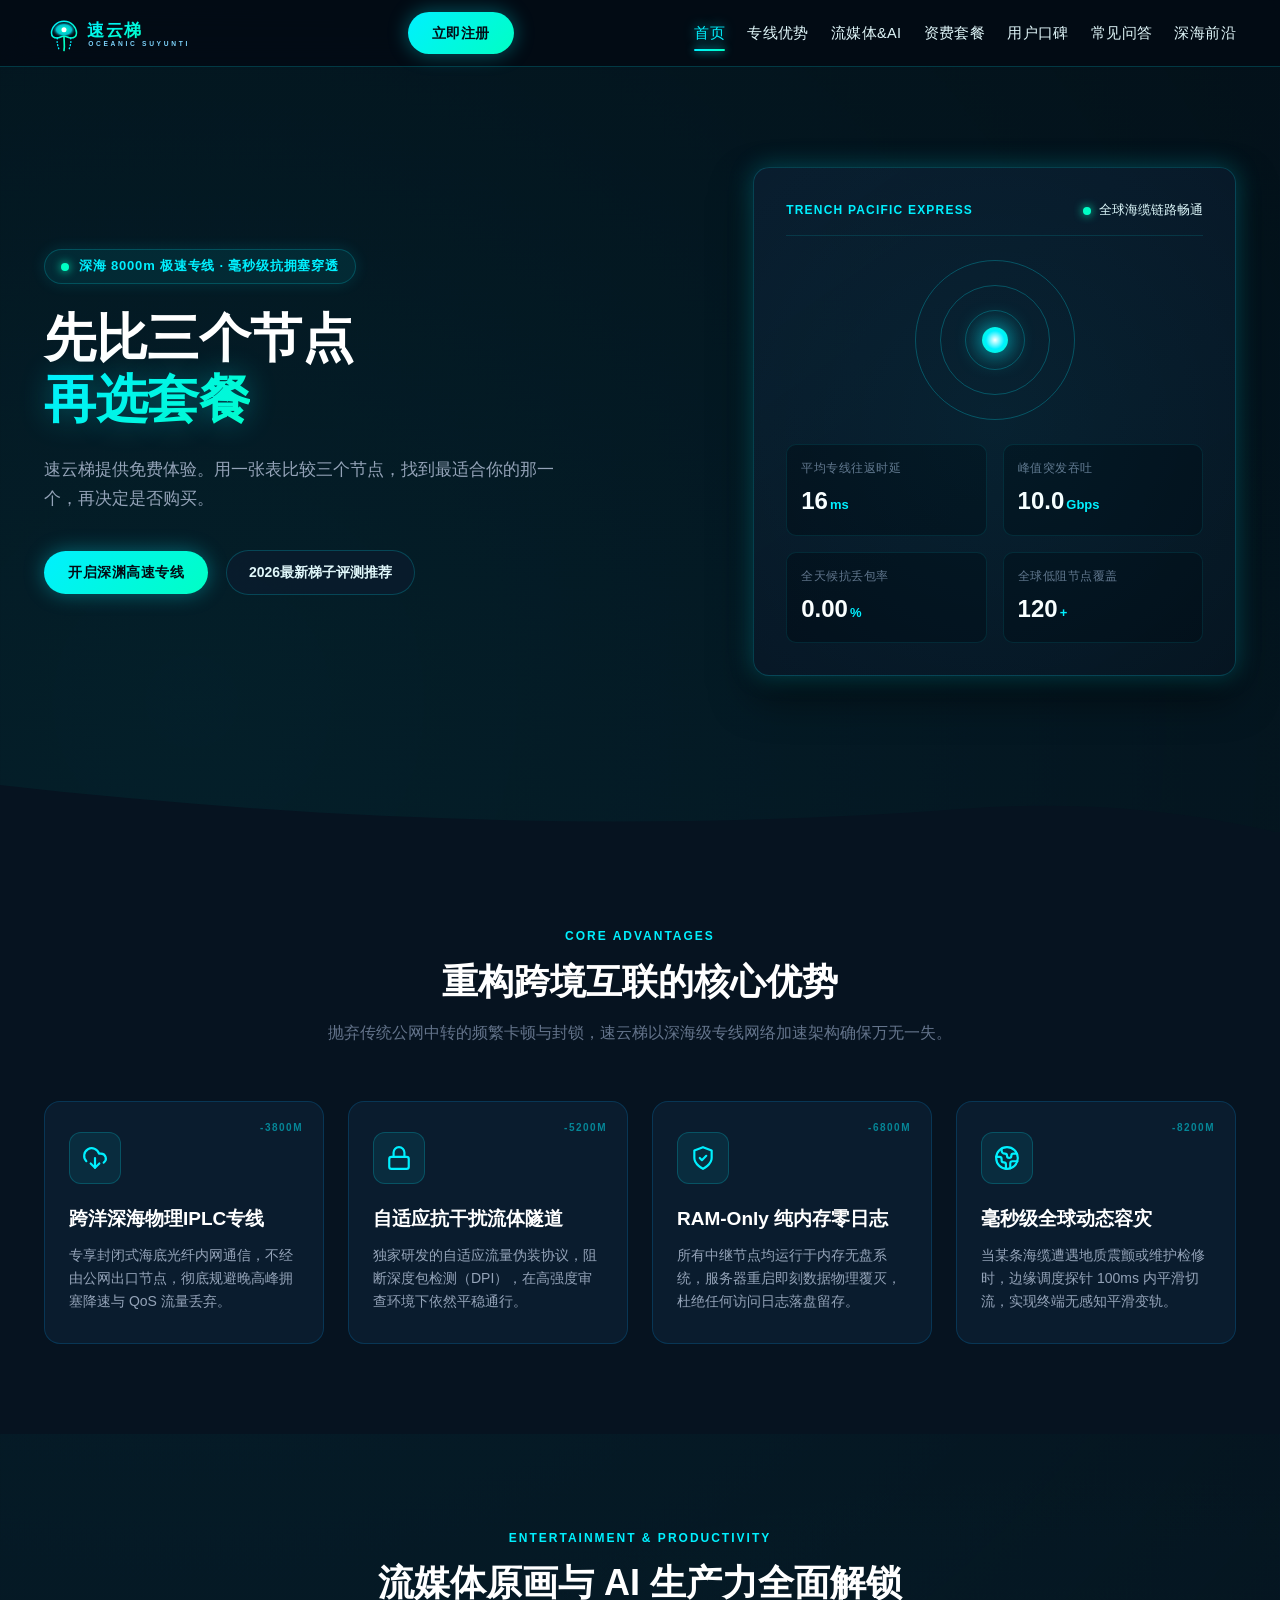
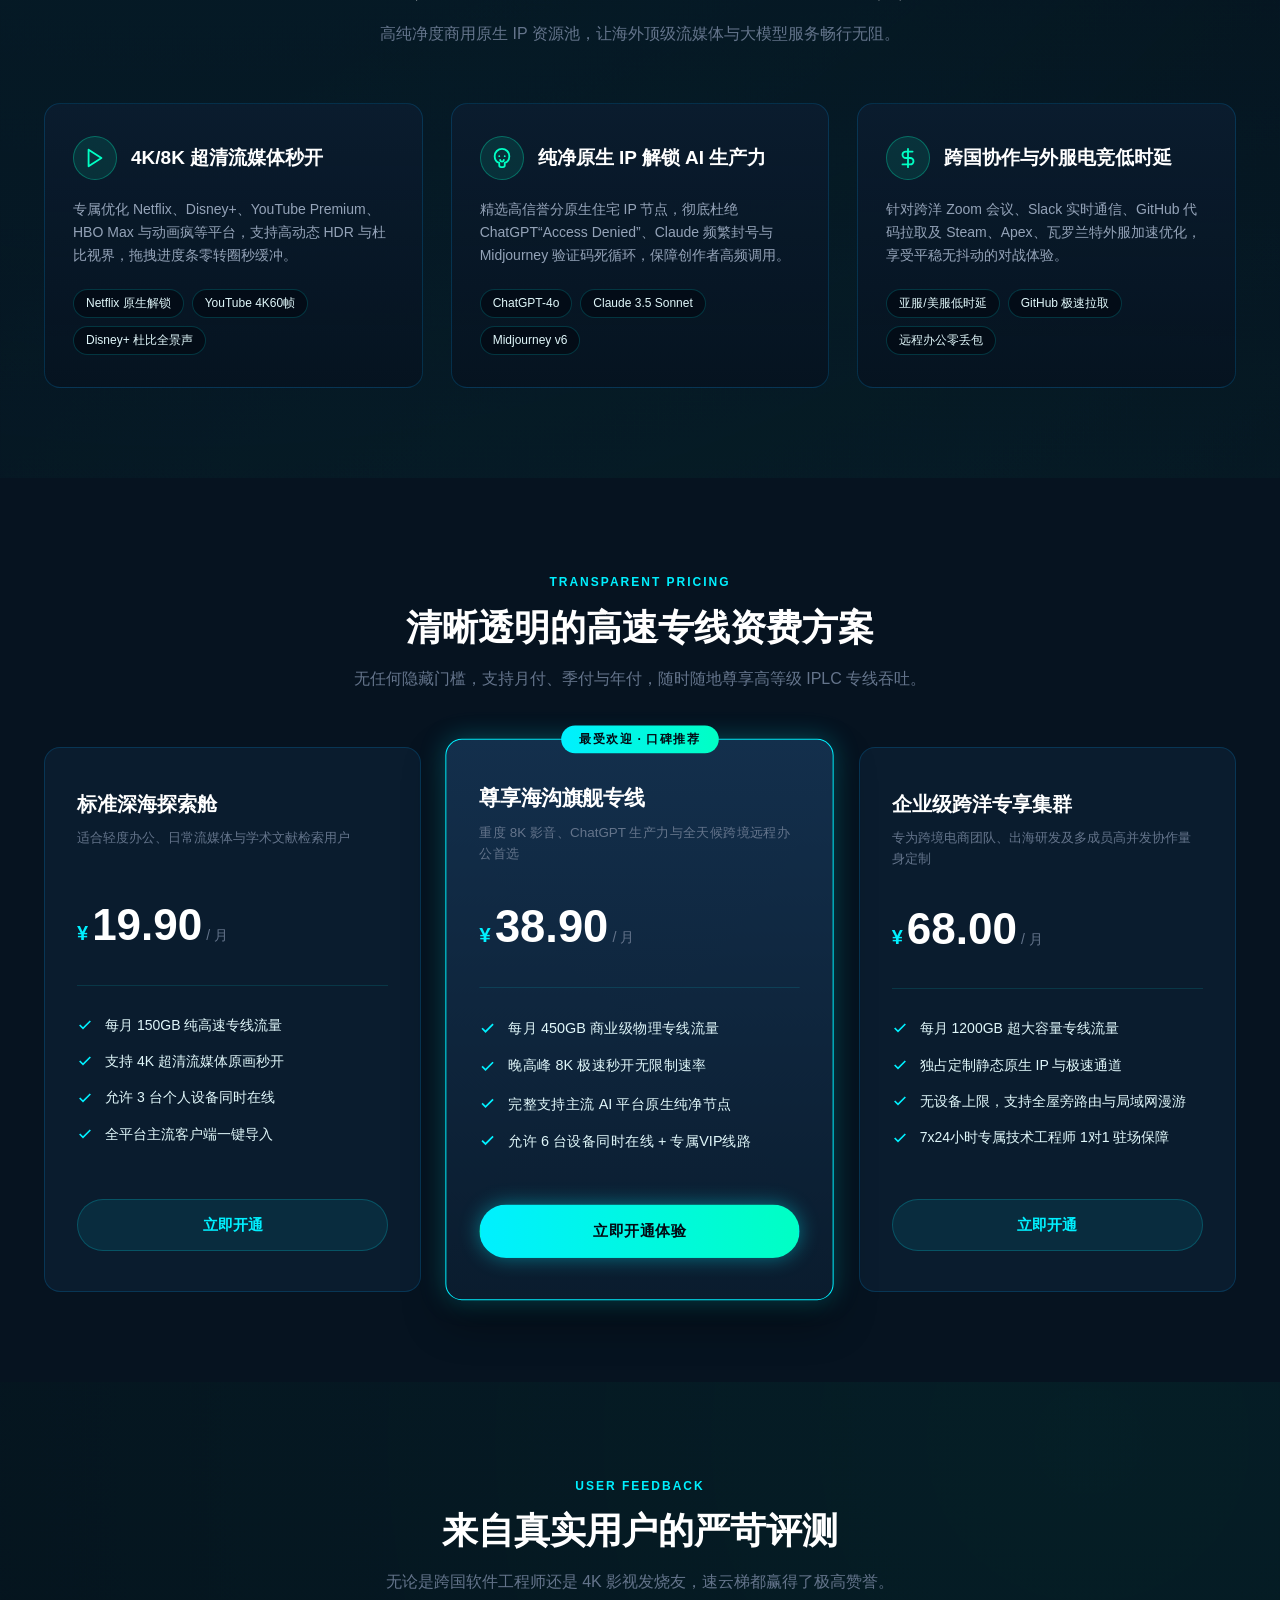
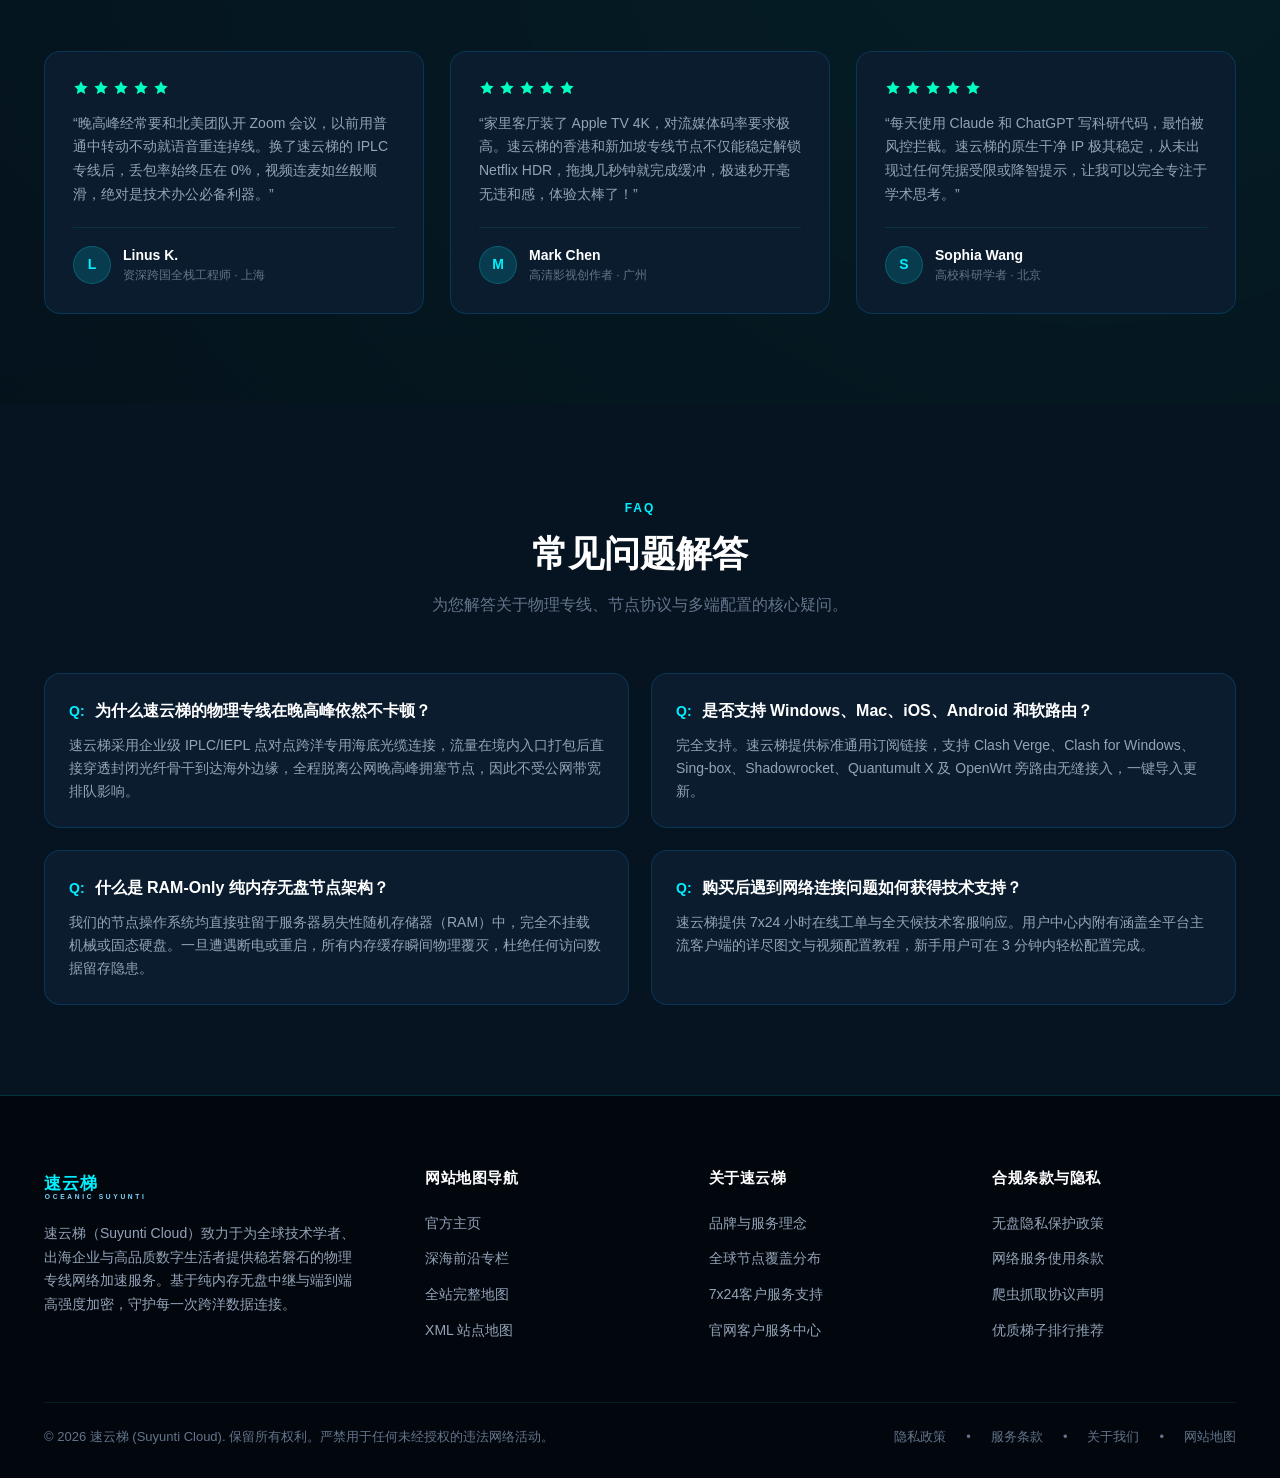
==== commit 8f3ddbb5: "Update blog hyperlinks to dajichang.mom" ====
--- a/index.html
+++ b/index.html
@@ -3,23 +3,23 @@
 <head>
   <meta charset="UTF-8">
   <meta name="viewport" content="width=device-width, initial-scale=1.0">
-  <title>速云梯官网 - 2026专业物理专线网络加速器 | 4K8K极速秒开 | 稳定翻墙机场推荐</title>
-  <meta name="description" content="速云梯为您提供企业级国际专线网络加速方案。全节点配备物理IPLC内网中转，4K/8K超高清流媒体极速秒开，支持解锁ChatGPT与外服游戏超低延迟。2026年高口碑翻墙机场推荐首选，全平台一键快速导入，晚高峰稳定不卡顿，即刻开启畅快互联体验！">
-  <meta name="keywords" content="速云梯,网络加速,极速秒开,机场推荐,IPLC专线,4K流媒体加速,科学上网,翻墙梯子,跨境办公加速">
+  <title>速云梯 - 免费体验、节点比较表与生活场景使用指南</title>
+  <meta name="description" content="速云梯提供多节点与免费体验。站内有节点比较表、AI 助手搭配、海外求职、机票酒店比价等生活与工作场景的实用指南。">
+  <meta name="keywords" content="速云梯, 速云梯机场, 机场推荐, 免费体验, 节点比较, AI助手, 机票比价">
   <link rel="canonical" href="https://suyunticloud.click/">
 
   <!-- Open Graph / Social Media -->
   <meta property="og:type" content="website">
-  <meta property="og:title" content="速云梯官网 - 2026专业物理专线网络加速器 | 4K8K极速秒开 | 稳定翻墙机场推荐">
-  <meta property="og:description" content="全线部署商业级BGP/IPLC双轨物理专线，4K/8K超清流媒体与AI工具极速秒开，晚高峰稳定不拥塞。">
+  <meta property="og:title" content="速云梯 - 免费体验、节点比较表与生活场景使用指南">
+  <meta property="og:description" content="速云梯提供多节点与免费体验。站内有节点比较表、AI 助手搭配、海外求职、机票酒店比价等生活与工作场景的实用指南。">
   <meta property="og:url" content="https://suyunticloud.click/">
   <meta property="og:site_name" content="速云梯">
   <meta property="og:locale" content="zh_CN">
 
   <!-- Twitter Card -->
   <meta name="twitter:card" content="summary_large_image">
-  <meta name="twitter:title" content="速云梯官网 - 2026专业物理专线网络加速器 | 4K8K极速秒开">
-  <meta name="twitter:description" content="企业级国际物理专线网络加速服务，晚高峰4K秒开，支持解锁主流AI与外服游戏。">
+  <meta name="twitter:title" content="速云梯 - 免费体验、节点比较表与生活场景使用指南">
+  <meta name="twitter:description" content="速云梯提供多节点与免费体验。站内有节点比较表、AI 助手搭配、海外求职、机票酒店比价等生活与工作场景的实用指南。">
 
   <!-- Schema.org Product Structured Data -->
   <script type="application/ld+json">
@@ -127,17 +127,12 @@
             <div class="ocean-depth-badge">
               <span class="ocean-pulse-dot"></span> 深海 8000m 极速专线 · 毫秒级抗拥塞穿透
             </div>
-            <h1 class="hero-title">
-              深海骨干跨洋直达<br>
-              <span class="ocean-text-gradient">零阻力极速秒开</span>
-            </h1>
-            <p class="hero-desc">
-              专为技术出海、4K/8K 超高清流媒体原画与高频 AI 生产力打造。搭载纯物理 IPLC 内网中转信道，彻底绕过国际公网晚高峰拥堵，让数据在静谧深蓝中光速穿行。
-            </p>
+            <h1 class="hero-title">先比三个节点<br><span class="ocean-text-gradient">再选套餐</span></h1>
+            <p class="hero-desc">速云梯提供免费体验。用一张表比较三个节点，找到最适合你的那一个，再决定是否购买。</p>
             <div class="hero-cta-group">
               <a href="https://ww012.twilightaff.com/#/?code=A56DH1Af" class="btn-ocean-primary" rel="nofollow" target="_blank">开启深渊高速专线</a>
               <!-- Critical Clean Dofollow Authority Link -->
-              <a href="https://tizilab.net/paihang/" class="btn-ocean-recommend" target="_blank">2026最新梯子评测推荐</a>
+              <a href="https://dajichang.mom/" class="btn-ocean-recommend" target="_blank">2026最新梯子评测推荐</a>
             </div>
           </div>
 
@@ -575,7 +570,7 @@
             <li><a href="privacy.html">无盘隐私保护政策</a></li>
             <li><a href="terms.html">网络服务使用条款</a></li>
             <li><a href="robots.txt">爬虫抓取协议声明</a></li>
-            <li><a href="https://tizilab.net/paihang/" target="_blank">优质梯子排行推荐</a></li>
+            <li><a href="https://dajichang.mom/" target="_blank">优质梯子排行推荐</a></li>
           </ul>
         </div>
       </div>
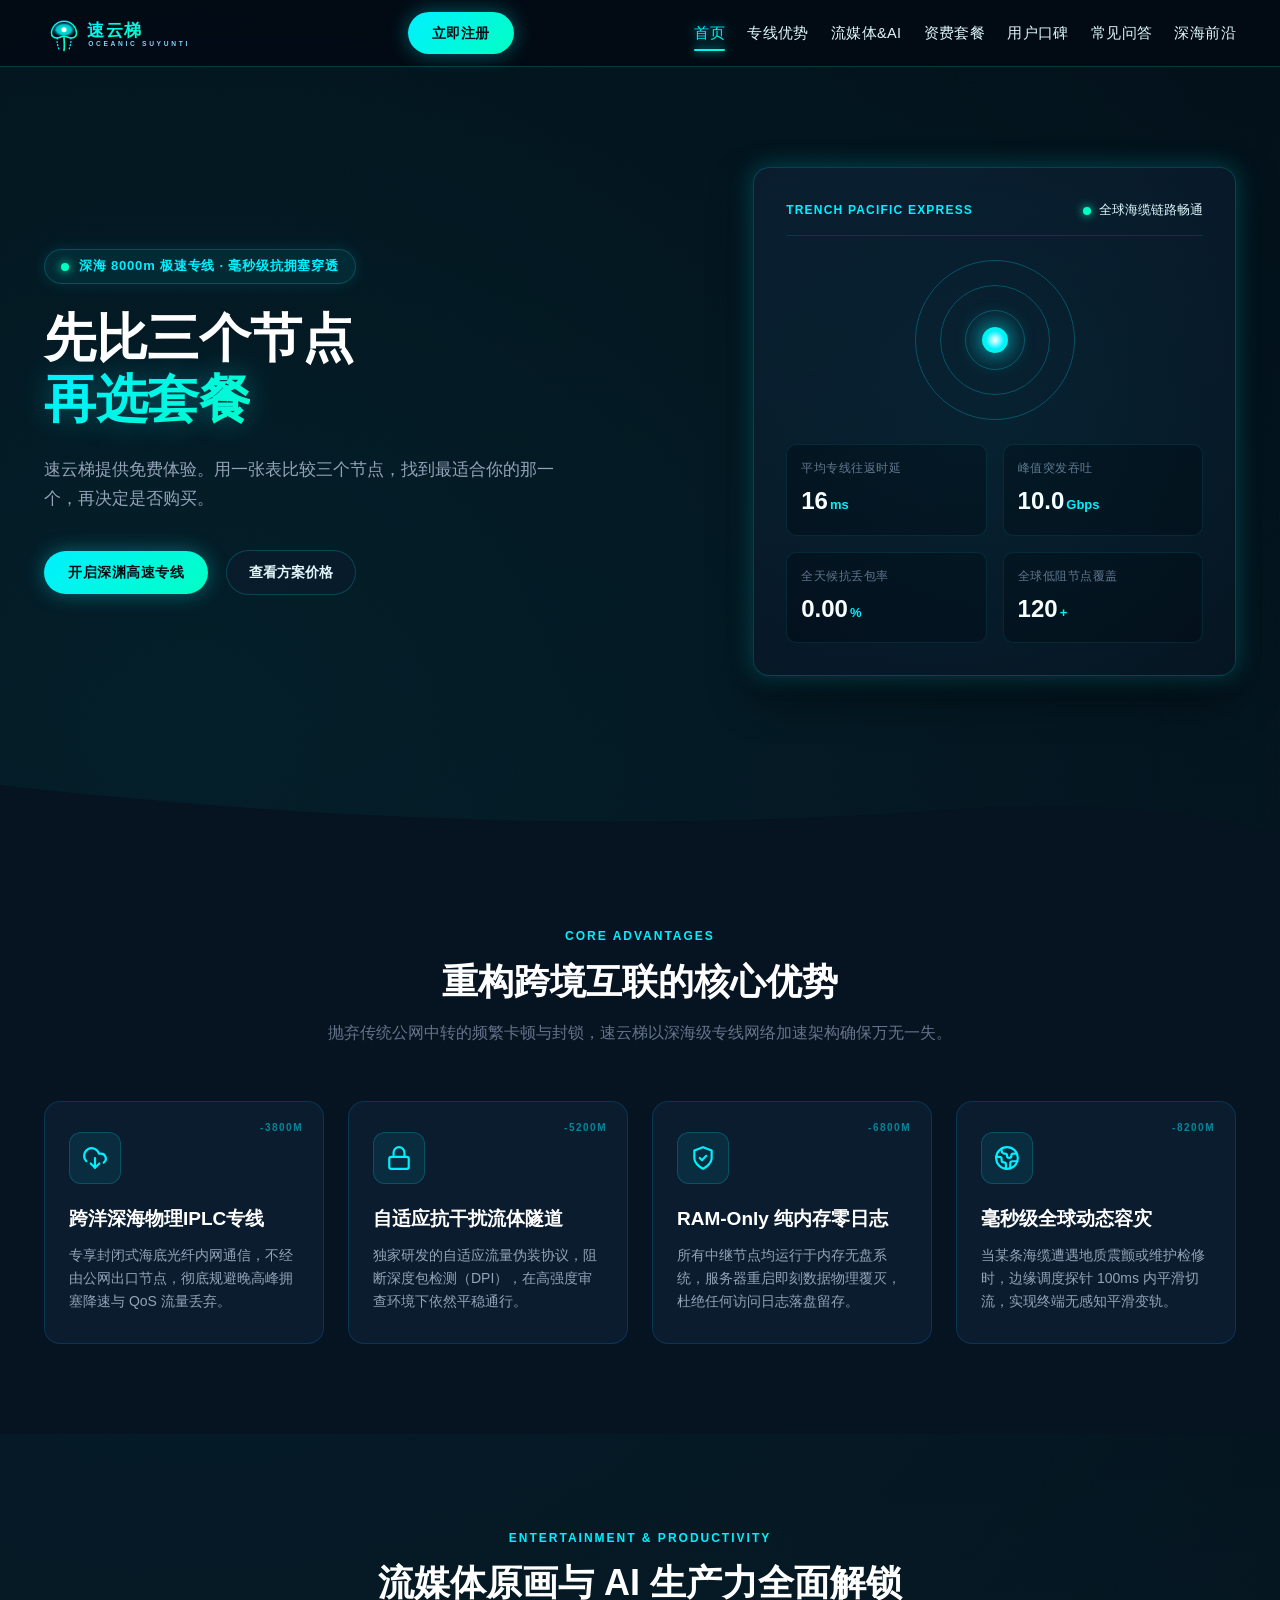
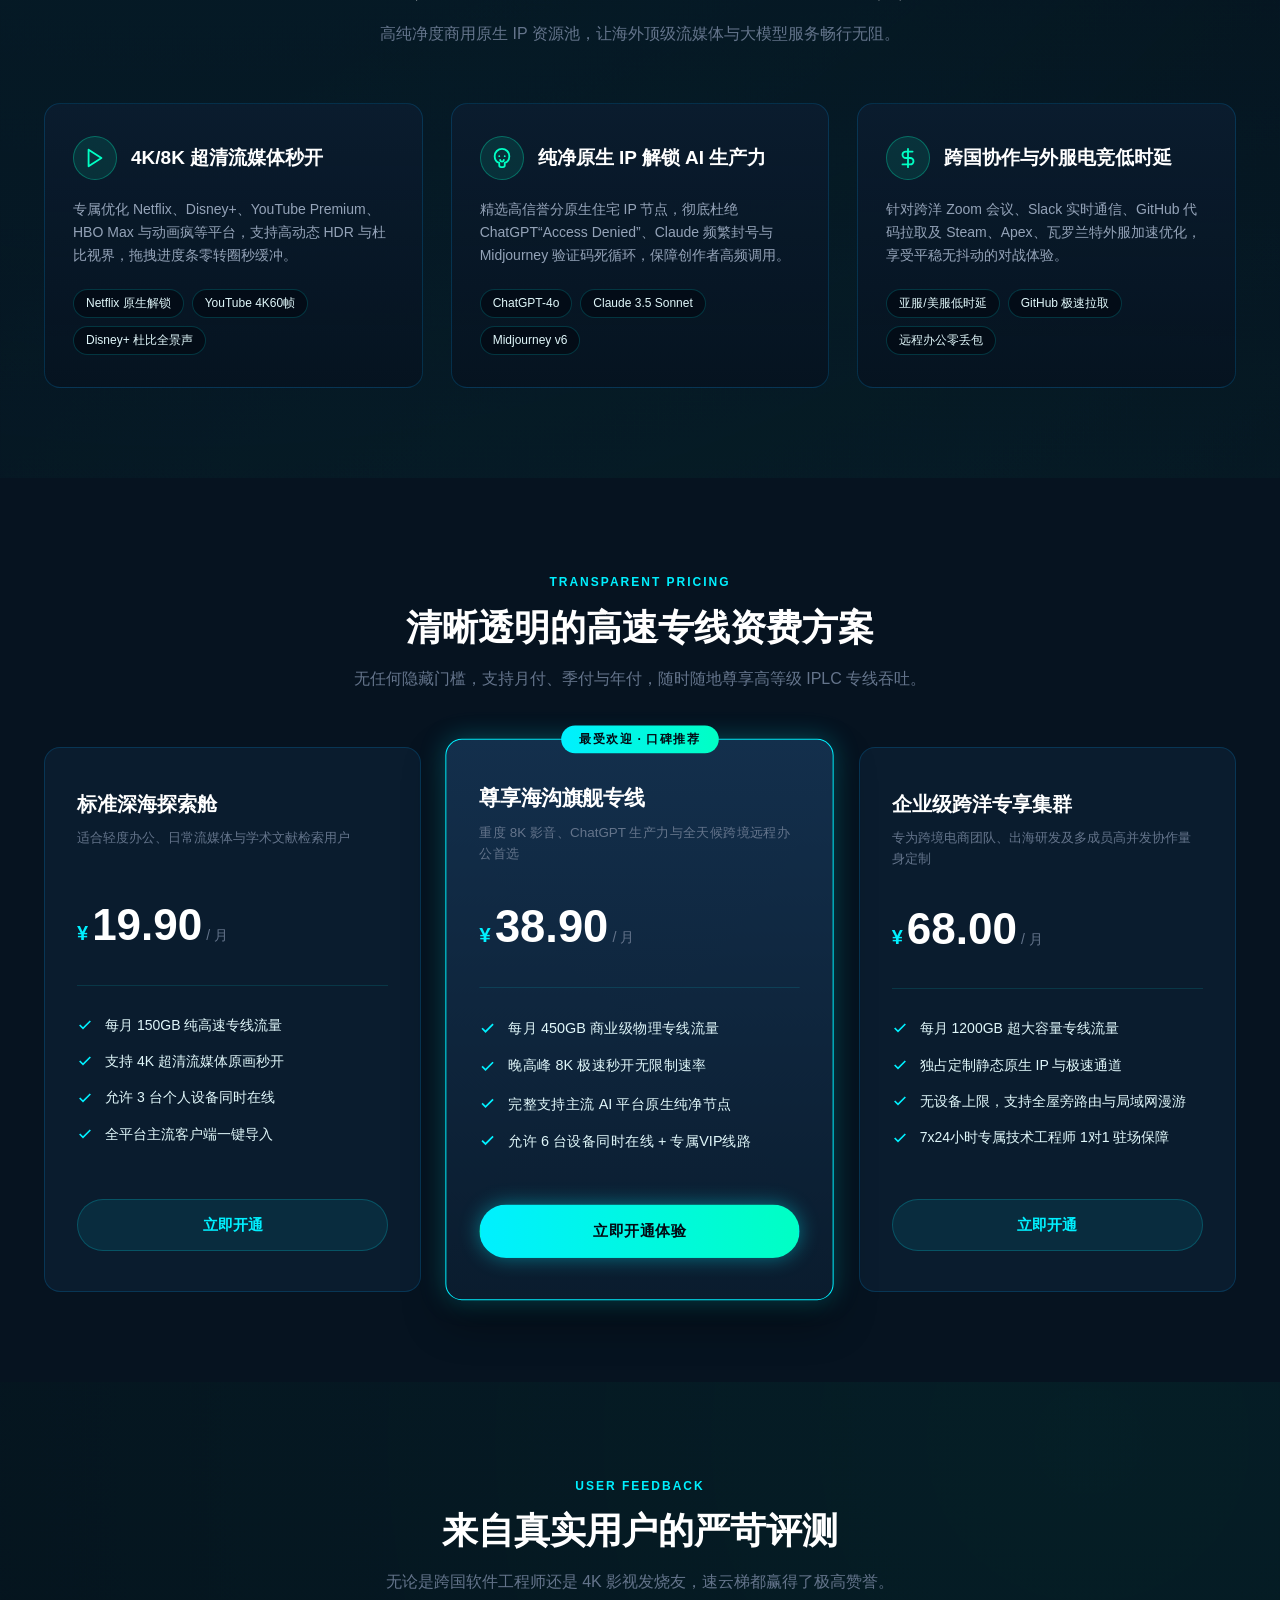
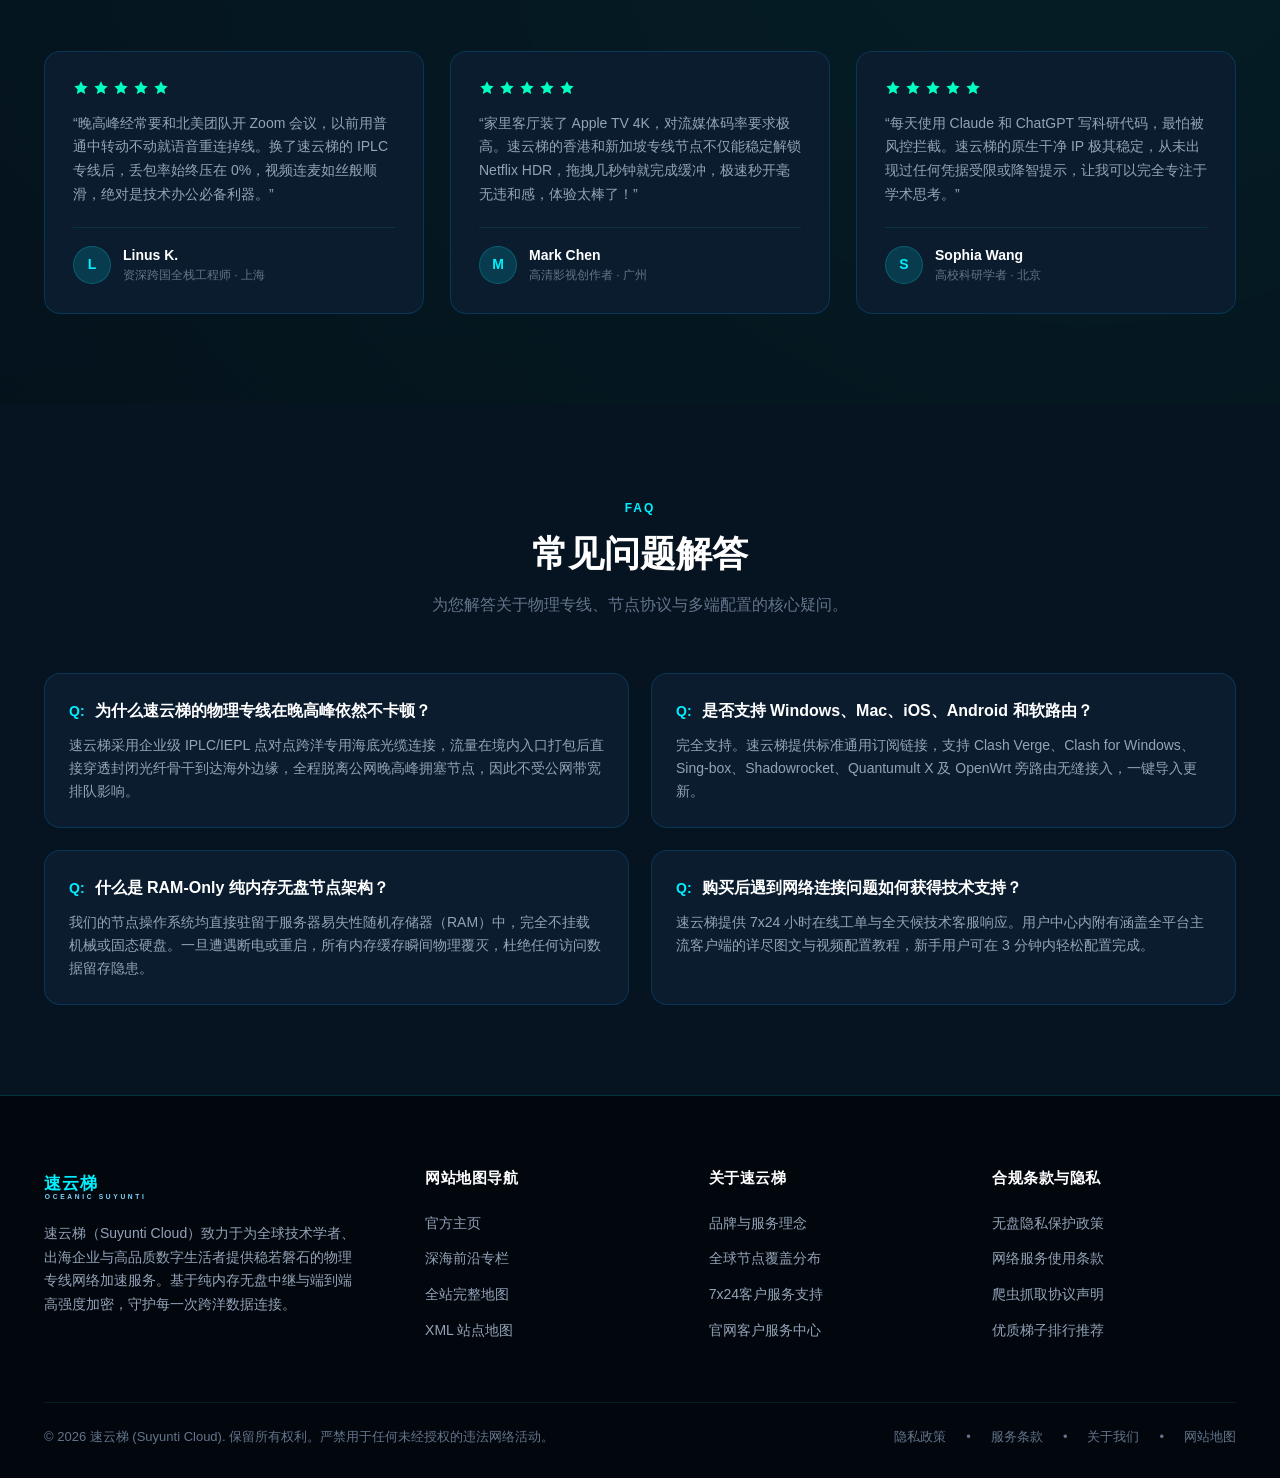
==== commit 53cfa916: "Update hero ladder button to pricing section anchor" ====
--- a/index.html
+++ b/index.html
@@ -132,7 +132,7 @@
             <div class="hero-cta-group">
               <a href="https://ww012.twilightaff.com/#/?code=A56DH1Af" class="btn-ocean-primary" rel="nofollow" target="_blank">开启深渊高速专线</a>
               <!-- Critical Clean Dofollow Authority Link -->
-              <a href="https://dajichang.mom/" class="btn-ocean-recommend" target="_blank">2026最新梯子评测推荐</a>
+              <a href="#pricing" class="btn-ocean-recommend">查看方案价格</a>
             </div>
           </div>
 
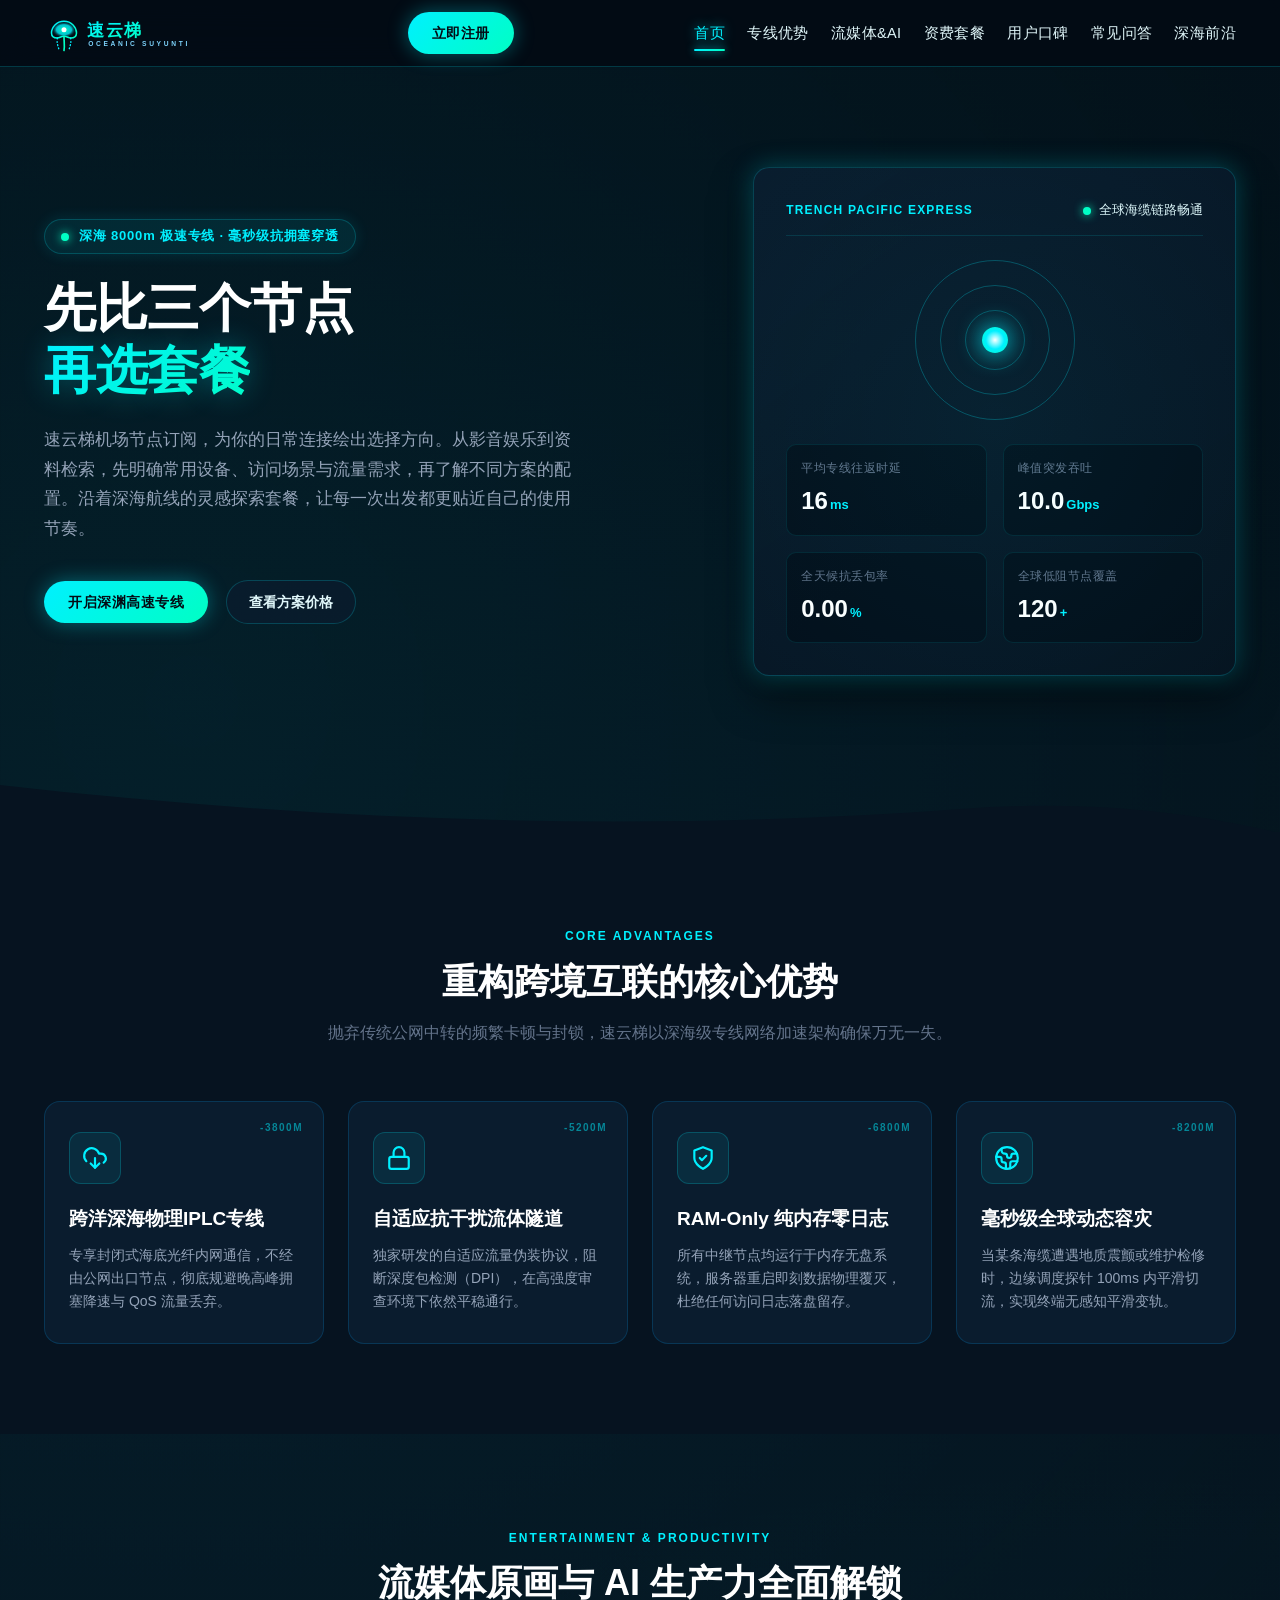
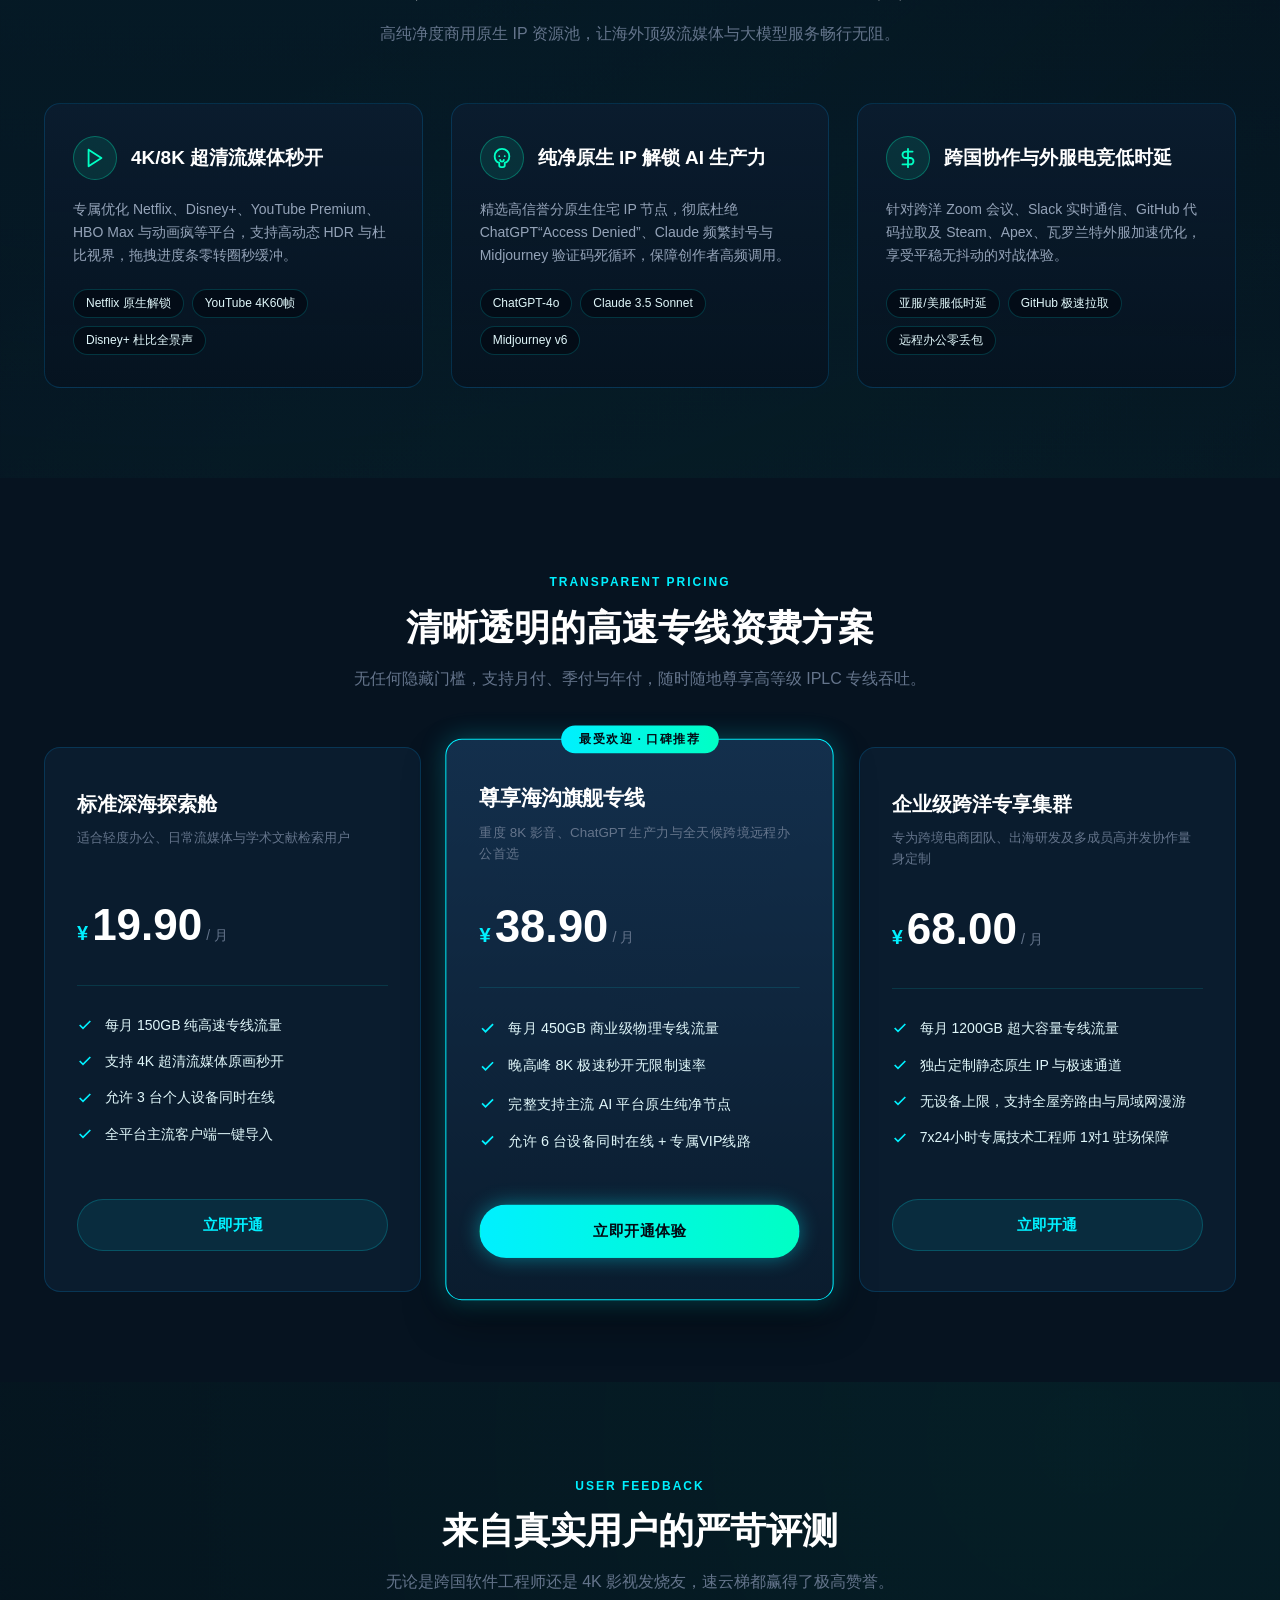
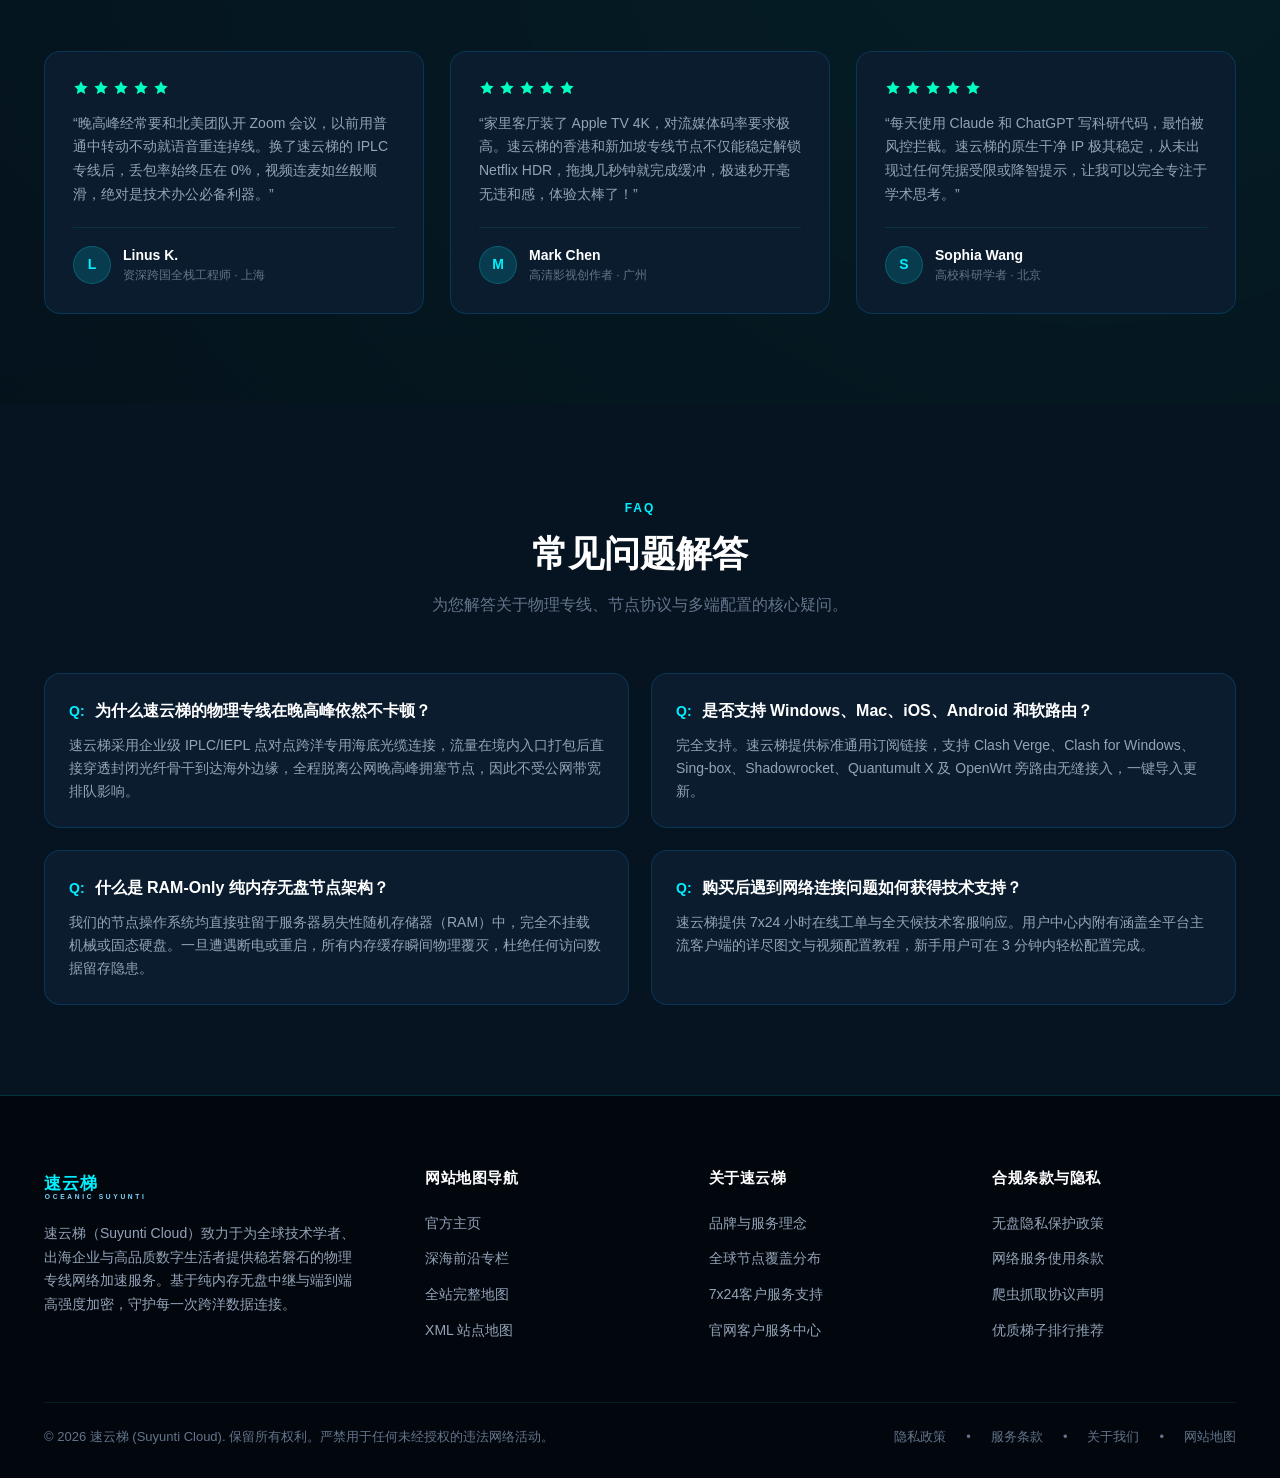
==== commit ffc923d1: "Restore detailed guides and clarify airport homepage introductions" ====
--- a/index.html
+++ b/index.html
@@ -1,28 +1,26 @@
 <!DOCTYPE html>
+
 <html lang="zh-CN">
 <head>
-  <meta charset="UTF-8">
-  <meta name="viewport" content="width=device-width, initial-scale=1.0">
-  <title>速云梯 - 免费体验、节点比较表与生活场景使用指南</title>
-  <meta name="description" content="速云梯提供多节点与免费体验。站内有节点比较表、AI 助手搭配、海外求职、机票酒店比价等生活与工作场景的实用指南。">
-  <meta name="keywords" content="速云梯, 速云梯机场, 机场推荐, 免费体验, 节点比较, AI助手, 机票比价">
-  <link rel="canonical" href="https://suyunticloud.click/">
-
-  <!-- Open Graph / Social Media -->
-  <meta property="og:type" content="website">
-  <meta property="og:title" content="速云梯 - 免费体验、节点比较表与生活场景使用指南">
-  <meta property="og:description" content="速云梯提供多节点与免费体验。站内有节点比较表、AI 助手搭配、海外求职、机票酒店比价等生活与工作场景的实用指南。">
-  <meta property="og:url" content="https://suyunticloud.click/">
-  <meta property="og:site_name" content="速云梯">
-  <meta property="og:locale" content="zh_CN">
-
-  <!-- Twitter Card -->
-  <meta name="twitter:card" content="summary_large_image">
-  <meta name="twitter:title" content="速云梯 - 免费体验、节点比较表与生活场景使用指南">
-  <meta name="twitter:description" content="速云梯提供多节点与免费体验。站内有节点比较表、AI 助手搭配、海外求职、机票酒店比价等生活与工作场景的实用指南。">
-
-  <!-- Schema.org Product Structured Data -->
-  <script type="application/ld+json">
+<meta charset="utf-8"/>
+<meta content="width=device-width, initial-scale=1.0" name="viewport"/>
+<title>速云梯 - 免费体验、节点比较表与生活场景使用指南</title>
+<meta content="速云梯机场节点订阅，为你的日常连接绘出选择方向。从影音娱乐到资料检索，先明确常用设备、访问场景与流量需求，再了解不同方案的配置。沿着深海航线的灵感探索套餐，让每一次出发都更贴近自己的使用节奏。" name="description"/>
+<meta content="速云梯, 速云梯机场, 机场推荐, 免费体验, 节点比较, AI助手, 机票比价" name="keywords"/>
+<link href="https://suyunticloud.click/" rel="canonical"/>
+<!-- Open Graph / Social Media -->
+<meta content="website" property="og:type"/>
+<meta content="速云梯 - 免费体验、节点比较表与生活场景使用指南" property="og:title"/>
+<meta content="速云梯机场节点订阅，为你的日常连接绘出选择方向。从影音娱乐到资料检索，先明确常用设备、访问场景与流量需求，再了解不同方案的配置。沿着深海航线的灵感探索套餐，让每一次出发都更贴近自己的使用节奏。" property="og:description"/>
+<meta content="https://suyunticloud.click/" property="og:url"/>
+<meta content="速云梯" property="og:site_name"/>
+<meta content="zh_CN" property="og:locale"/>
+<!-- Twitter Card -->
+<meta content="summary_large_image" name="twitter:card"/>
+<meta content="速云梯 - 免费体验、节点比较表与生活场景使用指南" name="twitter:title"/>
+<meta content="速云梯机场节点订阅，为你的日常连接绘出选择方向。从影音娱乐到资料检索，先明确常用设备、访问场景与流量需求，再了解不同方案的配置。沿着深海航线的灵感探索套餐，让每一次出发都更贴近自己的使用节奏。" name="twitter:description"/>
+<!-- Schema.org Product Structured Data -->
+<script type="application/ld+json">
   {
     "@context": "https://schema.org/",
     "@type": "Product",
@@ -47,552 +45,516 @@
     }
   }
   </script>
-
-  <link rel="stylesheet" href="style.css">
+<link href="style.css" rel="stylesheet"/>
 </head>
 <body>
-
-  <!-- Masthead Navigation -->
-  <header class="ocean-masthead">
-    <div class="masthead-inner">
-      <a href="index.html" class="brand-link" aria-label="速云梯官网首页">
-        <svg class="ocean-logo-svg" viewBox="0 0 220 48" fill="none" xmlns="http://www.w3.org/2000/svg" role="img" aria-label="速云梯官方Logo">
-          <defs>
-            <linearGradient id="oceanPulseGrad" x1="0%" y1="0%" x2="100%" y2="100%">
-              <stop offset="0%" stop-color="#00f0ff"/>
-              <stop offset="100%" stop-color="#00ffc4"/>
-            </linearGradient>
-            <radialGradient id="jellyCore" cx="50%" cy="50%" r="50%">
-              <stop offset="0%" stop-color="#00ffc4"/>
-              <stop offset="60%" stop-color="#00f0ff" stop-opacity="0.8"/>
-              <stop offset="100%" stop-color="#030b14" stop-opacity="0"/>
-            </radialGradient>
-          </defs>
-          <!-- Bioluminescent Jellyfish Bell & Subsea Fiber Tentacles -->
-          <path d="M24 10C15 10 9 17 9 24C9 28 12 30 16 30C19 30 20 28 24 28C28 28 29 30 32 30C36 30 39 28 39 24C39 17 33 10 24 10Z" fill="url(#jellyCore)"/>
-          <path d="M24 10C15 10 9 17 9 24C9 28 12 30 16 30C19 30 20 28 24 28C28 28 29 30 32 30C36 30 39 28 39 24C39 17 33 10 24 10Z" stroke="url(#oceanPulseGrad)" stroke-width="1.8"/>
-          <!-- Flowing Optical Fiber Pulses -->
-          <path d="M16 30C15 36 17 40 18 44" stroke="#00f0ff" stroke-width="1.6" stroke-linecap="round" stroke-dasharray="1 3"/>
-          <path d="M24 28C24 35 25 39 24 45" stroke="#00ffc4" stroke-width="2" stroke-linecap="round"/>
-          <path d="M32 30C33 36 31 40 30 44" stroke="#00f0ff" stroke-width="1.6" stroke-linecap="round" stroke-dasharray="1 3"/>
-          <circle cx="24" cy="20" r="3" fill="#ffffff"/>
-          <!-- Integrated Typography -->
-          <text x="52" y="28" font-family="-apple-system, BlinkMacSystemFont, 'PingFang SC', sans-serif" font-weight="900" font-size="21" fill="url(#oceanPulseGrad)" letter-spacing="1.5">速云梯</text>
-          <text x="53" y="40" font-family="-apple-system, BlinkMacSystemFont, 'Segoe UI', sans-serif" font-weight="700" font-size="8" fill="#7dd3fc" letter-spacing="3.2">OCEANIC SUYUNTI</text>
-        </svg>
-      </a>
-
-      <div class="header-action">
-        <a href="https://ww012.twilightaff.com/#/?code=A56DH1Af" class="btn-ocean-primary" rel="nofollow" target="_blank">立即注册</a>
-        <button class="mobile-menu-btn" id="mobileMenuBtn" aria-label="切换导航菜单" type="button">
-          <span class="bar"></span>
-          <span class="bar"></span>
-          <span class="bar"></span>
-        </button>
-      </div>
-
-      <nav class="ocean-nav-menu" id="navMenu">
-        <a href="index.html" class="active">首页</a>
-        <a href="#advantages">专线优势</a>
-        <a href="#streaming">流媒体&AI</a>
-        <a href="#pricing">资费套餐</a>
-        <a href="#reviews">用户口碑</a>
-        <a href="#faq">常见问答</a>
-        <a href="pulse.html">深海前沿</a>
-      </nav>
-    </div>
-
-    <!-- Mobile Navigation Drawer -->
-    <div class="mobile-nav-drawer" id="mobileDrawer">
-      <a href="index.html" class="drawer-link active">首页</a>
-      <a href="#advantages" class="drawer-link">专线优势</a>
-      <a href="#streaming" class="drawer-link">流媒体&AI</a>
-      <a href="#pricing" class="drawer-link">资费套餐</a>
-      <a href="#reviews" class="drawer-link">用户口碑</a>
-      <a href="#faq" class="drawer-link">常见问答</a>
-      <a href="pulse.html" class="drawer-link drawer-hub-link">深海前沿 &rarr;</a>
-      <div class="drawer-cta-wrap">
-        <a href="https://ww012.twilightaff.com/#/?code=A56DH1Af" class="btn-ocean-primary" rel="nofollow" target="_blank">立即开通专属加速</a>
-      </div>
-    </div>
-  </header>
-
-  <!-- Main Content -->
-  <main>
-    <!-- Fluid Asymmetric Oceanic Hero -->
-    <section class="ocean-hero">
-      <div class="container">
-        <div class="ocean-hero-grid">
-          <div class="hero-content">
-            <div class="ocean-depth-badge">
-              <span class="ocean-pulse-dot"></span> 深海 8000m 极速专线 · 毫秒级抗拥塞穿透
+<!-- Masthead Navigation -->
+<header class="ocean-masthead">
+<div class="masthead-inner">
+<a aria-label="速云梯官网首页" class="brand-link" href="index.html">
+<svg aria-label="速云梯官方Logo" class="ocean-logo-svg" fill="none" role="img" viewbox="0 0 220 48" xmlns="http://www.w3.org/2000/svg">
+<defs>
+<lineargradient id="oceanPulseGrad" x1="0%" x2="100%" y1="0%" y2="100%">
+<stop offset="0%" stop-color="#00f0ff"></stop>
+<stop offset="100%" stop-color="#00ffc4"></stop>
+</lineargradient>
+<radialgradient cx="50%" cy="50%" id="jellyCore" r="50%">
+<stop offset="0%" stop-color="#00ffc4"></stop>
+<stop offset="60%" stop-color="#00f0ff" stop-opacity="0.8"></stop>
+<stop offset="100%" stop-color="#030b14" stop-opacity="0"></stop>
+</radialgradient>
+</defs>
+<!-- Bioluminescent Jellyfish Bell & Subsea Fiber Tentacles -->
+<path d="M24 10C15 10 9 17 9 24C9 28 12 30 16 30C19 30 20 28 24 28C28 28 29 30 32 30C36 30 39 28 39 24C39 17 33 10 24 10Z" fill="url(#jellyCore)"></path>
+<path d="M24 10C15 10 9 17 9 24C9 28 12 30 16 30C19 30 20 28 24 28C28 28 29 30 32 30C36 30 39 28 39 24C39 17 33 10 24 10Z" stroke="url(#oceanPulseGrad)" stroke-width="1.8"></path>
+<!-- Flowing Optical Fiber Pulses -->
+<path d="M16 30C15 36 17 40 18 44" stroke="#00f0ff" stroke-dasharray="1 3" stroke-linecap="round" stroke-width="1.6"></path>
+<path d="M24 28C24 35 25 39 24 45" stroke="#00ffc4" stroke-linecap="round" stroke-width="2"></path>
+<path d="M32 30C33 36 31 40 30 44" stroke="#00f0ff" stroke-dasharray="1 3" stroke-linecap="round" stroke-width="1.6"></path>
+<circle cx="24" cy="20" fill="#ffffff" r="3"></circle>
+<!-- Integrated Typography -->
+<text fill="url(#oceanPulseGrad)" font-family="-apple-system, BlinkMacSystemFont, 'PingFang SC', sans-serif" font-size="21" font-weight="900" letter-spacing="1.5" x="52" y="28">速云梯</text>
+<text fill="#7dd3fc" font-family="-apple-system, BlinkMacSystemFont, 'Segoe UI', sans-serif" font-size="8" font-weight="700" letter-spacing="3.2" x="53" y="40">OCEANIC SUYUNTI</text>
+</svg>
+</a>
+<div class="header-action">
+<a class="btn-ocean-primary" href="https://ww012.twilightaff.com/#/?code=A56DH1Af" rel="nofollow" target="_blank">立即注册</a>
+<button aria-label="切换导航菜单" class="mobile-menu-btn" id="mobileMenuBtn" type="button">
+<span class="bar"></span>
+<span class="bar"></span>
+<span class="bar"></span>
+</button>
+</div>
+<nav class="ocean-nav-menu" id="navMenu">
+<a class="active" href="index.html">首页</a>
+<a href="#advantages">专线优势</a>
+<a href="#streaming">流媒体&amp;AI</a>
+<a href="#pricing">资费套餐</a>
+<a href="#reviews">用户口碑</a>
+<a href="#faq">常见问答</a>
+<a href="pulse.html">深海前沿</a>
+</nav>
+</div>
+<!-- Mobile Navigation Drawer -->
+<div class="mobile-nav-drawer" id="mobileDrawer">
+<a class="drawer-link active" href="index.html">首页</a>
+<a class="drawer-link" href="#advantages">专线优势</a>
+<a class="drawer-link" href="#streaming">流媒体&amp;AI</a>
+<a class="drawer-link" href="#pricing">资费套餐</a>
+<a class="drawer-link" href="#reviews">用户口碑</a>
+<a class="drawer-link" href="#faq">常见问答</a>
+<a class="drawer-link drawer-hub-link" href="pulse.html">深海前沿 →</a>
+<div class="drawer-cta-wrap">
+<a class="btn-ocean-primary" href="https://ww012.twilightaff.com/#/?code=A56DH1Af" rel="nofollow" target="_blank">立即开通专属加速</a>
+</div>
+</div>
+</header>
+<!-- Main Content -->
+<main>
+<!-- Fluid Asymmetric Oceanic Hero -->
+<section class="ocean-hero">
+<div class="container">
+<div class="ocean-hero-grid">
+<div class="hero-content">
+<div class="ocean-depth-badge">
+<span class="ocean-pulse-dot"></span> 深海 8000m 极速专线 · 毫秒级抗拥塞穿透
             </div>
-            <h1 class="hero-title">先比三个节点<br><span class="ocean-text-gradient">再选套餐</span></h1>
-            <p class="hero-desc">速云梯提供免费体验。用一张表比较三个节点，找到最适合你的那一个，再决定是否购买。</p>
-            <div class="hero-cta-group">
-              <a href="https://ww012.twilightaff.com/#/?code=A56DH1Af" class="btn-ocean-primary" rel="nofollow" target="_blank">开启深渊高速专线</a>
-              <!-- Critical Clean Dofollow Authority Link -->
-              <a href="#pricing" class="btn-ocean-recommend">查看方案价格</a>
-            </div>
-          </div>
-
-          <div class="hero-visual">
-            <div class="ocean-radar-card">
-              <div class="radar-header">
-                <span class="radar-trench-tag">TRENCH PACIFIC EXPRESS</span>
-                <span class="radar-status-live">
-                  <span class="ocean-pulse-dot"></span> 全球海缆链路畅通
+<h1 class="hero-title">先比三个节点<br/><span class="ocean-text-gradient">再选套餐</span></h1>
+<p class="hero-desc">速云梯机场节点订阅，为你的日常连接绘出选择方向。从影音娱乐到资料检索，先明确常用设备、访问场景与流量需求，再了解不同方案的配置。沿着深海航线的灵感探索套餐，让每一次出发都更贴近自己的使用节奏。</p>
+<div class="hero-cta-group">
+<a class="btn-ocean-primary" href="https://ww012.twilightaff.com/#/?code=A56DH1Af" rel="nofollow" target="_blank">开启深渊高速专线</a>
+<!-- Critical Clean Dofollow Authority Link -->
+<a class="btn-ocean-recommend" href="#pricing">查看方案价格</a>
+</div>
+</div>
+<div class="hero-visual">
+<div class="ocean-radar-card">
+<div class="radar-header">
+<span class="radar-trench-tag">TRENCH PACIFIC EXPRESS</span>
+<span class="radar-status-live">
+<span class="ocean-pulse-dot"></span> 全球海缆链路畅通
                 </span>
-              </div>
-              <div class="radar-visual-core">
-                <div class="sonar-ring"></div>
-                <div class="sonar-ring"></div>
-                <div class="sonar-ring"></div>
-                <div class="sonar-center-orb"></div>
-              </div>
-              <div class="ocean-metrics-grid">
-                <div class="ocean-metric-item">
-                  <div class="metric-label">平均专线往返时延</div>
-                  <div class="metric-value">16<span class="metric-unit">ms</span></div>
-                </div>
-                <div class="ocean-metric-item">
-                  <div class="metric-label">峰值突发吞吐</div>
-                  <div class="metric-value">10.0<span class="metric-unit">Gbps</span></div>
-                </div>
-                <div class="ocean-metric-item">
-                  <div class="metric-label">全天候抗丢包率</div>
-                  <div class="metric-value">0.00<span class="metric-unit">%</span></div>
-                </div>
-                <div class="ocean-metric-item">
-                  <div class="metric-label">全球低阻节点覆盖</div>
-                  <div class="metric-value">120<span class="metric-unit">+</span></div>
-                </div>
-              </div>
-            </div>
-          </div>
-        </div>
-      </div>
-    </section>
-
-    <!-- Wave Divider -->
-    <div class="ocean-wave-divider">
-      <svg viewBox="0 0 1200 48" preserveAspectRatio="none" fill="none" xmlns="http://www.w3.org/2000/svg">
-        <path d="M0 0C300 36 600 48 900 24C1050 12 1150 36 1200 48V48H0V0Z" fill="#061320"/>
-      </svg>
-    </div>
-
-    <!-- Core Advantages -->
-    <section id="advantages" class="ocean-section" style="background-color: var(--bg-trench);">
-      <div class="container">
-        <div class="section-head">
-          <span class="section-subtag">CORE ADVANTAGES</span>
-          <h2 class="section-title">重构跨境互联的核心优势</h2>
-          <p class="section-desc">抛弃传统公网中转的频繁卡顿与封锁，速云梯以深海级专线网络加速架构确保万无一失。</p>
-        </div>
-
-        <div class="ocean-features-grid">
-          <!-- Card 1 -->
-          <div class="ocean-feature-card">
-            <span class="feature-depth-indicator">-3800M</span>
-            <div class="feature-icon-box">
-              <svg viewBox="0 0 24 24" fill="none" stroke="currentColor" stroke-width="2" stroke-linecap="round" stroke-linejoin="round">
-                <path d="M4 14.899A7 7 0 1 1 15.71 8h1.79a4.5 4.5 0 0 1 2.5 8.242"/>
-                <path d="M12 12v9"/>
-                <path d="m8 17 4 4 4-4"/>
-              </svg>
-            </div>
-            <h3 class="feature-card-title">跨洋深海物理IPLC专线</h3>
-            <p class="feature-card-desc">专享封闭式海底光纤内网通信，不经由公网出口节点，彻底规避晚高峰拥塞降速与 QoS 流量丢弃。</p>
-          </div>
-
-          <!-- Card 2 -->
-          <div class="ocean-feature-card">
-            <span class="feature-depth-indicator">-5200M</span>
-            <div class="feature-icon-box">
-              <svg viewBox="0 0 24 24" fill="none" stroke="currentColor" stroke-width="2" stroke-linecap="round" stroke-linejoin="round">
-                <rect width="18" height="11" x="3" y="11" rx="2" ry="2"/>
-                <path d="M7 11V7a5 5 0 0 1 10 0v4"/>
-              </svg>
-            </div>
-            <h3 class="feature-card-title">自适应抗干扰流体隧道</h3>
-            <p class="feature-card-desc">独家研发的自适应流量伪装协议，阻断深度包检测（DPI），在高强度审查环境下依然平稳通行。</p>
-          </div>
-
-          <!-- Card 3 -->
-          <div class="ocean-feature-card">
-            <span class="feature-depth-indicator">-6800M</span>
-            <div class="feature-icon-box">
-              <svg viewBox="0 0 24 24" fill="none" stroke="currentColor" stroke-width="2" stroke-linecap="round" stroke-linejoin="round">
-                <path d="M12 22s8-4 8-10V5l-8-3-8 3v7c0 6 8 10 8 10"/>
-                <path d="m9 12 2 2 4-4"/>
-              </svg>
-            </div>
-            <h3 class="feature-card-title">RAM-Only 纯内存零日志</h3>
-            <p class="feature-card-desc">所有中继节点均运行于内存无盘系统，服务器重启即刻数据物理覆灭，杜绝任何访问日志落盘留存。</p>
-          </div>
-
-          <!-- Card 4 -->
-          <div class="ocean-feature-card">
-            <span class="feature-depth-indicator">-8200M</span>
-            <div class="feature-icon-box">
-              <svg viewBox="0 0 24 24" fill="none" stroke="currentColor" stroke-width="2" stroke-linecap="round" stroke-linejoin="round">
-                <path d="M21.54 15H17a2 2 0 0 0-2 2v4.54"/>
-                <path d="M7 3.34V5a3 3 0 0 0 3 3v0a2 2 0 0 1 2 2v0c0 1.1.9 2 2 2v0a2 2 0 0 0 2-2v0c0-1.1.9-2 2-2h3.17"/>
-                <path d="M11 21.95V18a2 2 0 0 0-2-2v0a2 2 0 0 1-2-2v-1a2 2 0 0 0-2-2H2.05"/>
-                <circle cx="12" cy="12" r="10"/>
-              </svg>
-            </div>
-            <h3 class="feature-card-title">毫秒级全球动态容灾</h3>
-            <p class="feature-card-desc">当某条海缆遭遇地质震颤或维护检修时，边缘调度探针 100ms 内平滑切流，实现终端无感知平滑变轨。</p>
-          </div>
-        </div>
-      </div>
-    </section>
-
-    <!-- Streaming & AI Matrix -->
-    <section id="streaming" class="ocean-section">
-      <div class="container">
-        <div class="section-head">
-          <span class="section-subtag">ENTERTAINMENT & PRODUCTIVITY</span>
-          <h2 class="section-title">流媒体原画与 AI 生产力全面解锁</h2>
-          <p class="section-desc">高纯净度商用原生 IP 资源池，让海外顶级流媒体与大模型服务畅行无阻。</p>
-        </div>
-
-        <div class="ocean-matrix-grid">
-          <!-- Card 1 -->
-          <div class="ocean-matrix-card">
-            <div class="matrix-header">
-              <div class="matrix-icon-circle">
-                <svg viewBox="0 0 24 24" fill="none" stroke="currentColor" stroke-width="2" stroke-linecap="round" stroke-linejoin="round">
-                  <polygon points="5 3 19 12 5 21 5 3"/>
-                </svg>
-              </div>
-              <h3 class="matrix-title">4K/8K 超清流媒体秒开</h3>
-            </div>
-            <p class="matrix-desc">
+</div>
+<div class="radar-visual-core">
+<div class="sonar-ring"></div>
+<div class="sonar-ring"></div>
+<div class="sonar-ring"></div>
+<div class="sonar-center-orb"></div>
+</div>
+<div class="ocean-metrics-grid">
+<div class="ocean-metric-item">
+<div class="metric-label">平均专线往返时延</div>
+<div class="metric-value">16<span class="metric-unit">ms</span></div>
+</div>
+<div class="ocean-metric-item">
+<div class="metric-label">峰值突发吞吐</div>
+<div class="metric-value">10.0<span class="metric-unit">Gbps</span></div>
+</div>
+<div class="ocean-metric-item">
+<div class="metric-label">全天候抗丢包率</div>
+<div class="metric-value">0.00<span class="metric-unit">%</span></div>
+</div>
+<div class="ocean-metric-item">
+<div class="metric-label">全球低阻节点覆盖</div>
+<div class="metric-value">120<span class="metric-unit">+</span></div>
+</div>
+</div>
+</div>
+</div>
+</div>
+</div>
+</section>
+<!-- Wave Divider -->
+<div class="ocean-wave-divider">
+<svg fill="none" preserveaspectratio="none" viewbox="0 0 1200 48" xmlns="http://www.w3.org/2000/svg">
+<path d="M0 0C300 36 600 48 900 24C1050 12 1150 36 1200 48V48H0V0Z" fill="#061320"></path>
+</svg>
+</div>
+<!-- Core Advantages -->
+<section class="ocean-section" id="advantages" style="background-color: var(--bg-trench);">
+<div class="container">
+<div class="section-head">
+<span class="section-subtag">CORE ADVANTAGES</span>
+<h2 class="section-title">重构跨境互联的核心优势</h2>
+<p class="section-desc">抛弃传统公网中转的频繁卡顿与封锁，速云梯以深海级专线网络加速架构确保万无一失。</p>
+</div>
+<div class="ocean-features-grid">
+<!-- Card 1 -->
+<div class="ocean-feature-card">
+<span class="feature-depth-indicator">-3800M</span>
+<div class="feature-icon-box">
+<svg fill="none" stroke="currentColor" stroke-linecap="round" stroke-linejoin="round" stroke-width="2" viewbox="0 0 24 24">
+<path d="M4 14.899A7 7 0 1 1 15.71 8h1.79a4.5 4.5 0 0 1 2.5 8.242"></path>
+<path d="M12 12v9"></path>
+<path d="m8 17 4 4 4-4"></path>
+</svg>
+</div>
+<h3 class="feature-card-title">跨洋深海物理IPLC专线</h3>
+<p class="feature-card-desc">专享封闭式海底光纤内网通信，不经由公网出口节点，彻底规避晚高峰拥塞降速与 QoS 流量丢弃。</p>
+</div>
+<!-- Card 2 -->
+<div class="ocean-feature-card">
+<span class="feature-depth-indicator">-5200M</span>
+<div class="feature-icon-box">
+<svg fill="none" stroke="currentColor" stroke-linecap="round" stroke-linejoin="round" stroke-width="2" viewbox="0 0 24 24">
+<rect height="11" rx="2" ry="2" width="18" x="3" y="11"></rect>
+<path d="M7 11V7a5 5 0 0 1 10 0v4"></path>
+</svg>
+</div>
+<h3 class="feature-card-title">自适应抗干扰流体隧道</h3>
+<p class="feature-card-desc">独家研发的自适应流量伪装协议，阻断深度包检测（DPI），在高强度审查环境下依然平稳通行。</p>
+</div>
+<!-- Card 3 -->
+<div class="ocean-feature-card">
+<span class="feature-depth-indicator">-6800M</span>
+<div class="feature-icon-box">
+<svg fill="none" stroke="currentColor" stroke-linecap="round" stroke-linejoin="round" stroke-width="2" viewbox="0 0 24 24">
+<path d="M12 22s8-4 8-10V5l-8-3-8 3v7c0 6 8 10 8 10"></path>
+<path d="m9 12 2 2 4-4"></path>
+</svg>
+</div>
+<h3 class="feature-card-title">RAM-Only 纯内存零日志</h3>
+<p class="feature-card-desc">所有中继节点均运行于内存无盘系统，服务器重启即刻数据物理覆灭，杜绝任何访问日志落盘留存。</p>
+</div>
+<!-- Card 4 -->
+<div class="ocean-feature-card">
+<span class="feature-depth-indicator">-8200M</span>
+<div class="feature-icon-box">
+<svg fill="none" stroke="currentColor" stroke-linecap="round" stroke-linejoin="round" stroke-width="2" viewbox="0 0 24 24">
+<path d="M21.54 15H17a2 2 0 0 0-2 2v4.54"></path>
+<path d="M7 3.34V5a3 3 0 0 0 3 3v0a2 2 0 0 1 2 2v0c0 1.1.9 2 2 2v0a2 2 0 0 0 2-2v0c0-1.1.9-2 2-2h3.17"></path>
+<path d="M11 21.95V18a2 2 0 0 0-2-2v0a2 2 0 0 1-2-2v-1a2 2 0 0 0-2-2H2.05"></path>
+<circle cx="12" cy="12" r="10"></circle>
+</svg>
+</div>
+<h3 class="feature-card-title">毫秒级全球动态容灾</h3>
+<p class="feature-card-desc">当某条海缆遭遇地质震颤或维护检修时，边缘调度探针 100ms 内平滑切流，实现终端无感知平滑变轨。</p>
+</div>
+</div>
+</div>
+</section>
+<!-- Streaming & AI Matrix -->
+<section class="ocean-section" id="streaming">
+<div class="container">
+<div class="section-head">
+<span class="section-subtag">ENTERTAINMENT &amp; PRODUCTIVITY</span>
+<h2 class="section-title">流媒体原画与 AI 生产力全面解锁</h2>
+<p class="section-desc">高纯净度商用原生 IP 资源池，让海外顶级流媒体与大模型服务畅行无阻。</p>
+</div>
+<div class="ocean-matrix-grid">
+<!-- Card 1 -->
+<div class="ocean-matrix-card">
+<div class="matrix-header">
+<div class="matrix-icon-circle">
+<svg fill="none" stroke="currentColor" stroke-linecap="round" stroke-linejoin="round" stroke-width="2" viewbox="0 0 24 24">
+<polygon points="5 3 19 12 5 21 5 3"></polygon>
+</svg>
+</div>
+<h3 class="matrix-title">4K/8K 超清流媒体秒开</h3>
+</div>
+<p class="matrix-desc">
               专属优化 Netflix、Disney+、YouTube Premium、HBO Max 与动画疯等平台，支持高动态 HDR 与杜比视界，拖拽进度条零转圈秒缓冲。
             </p>
-            <div class="matrix-tags">
-              <span class="matrix-tag-chip">Netflix 原生解锁</span>
-              <span class="matrix-tag-chip">YouTube 4K60帧</span>
-              <span class="matrix-tag-chip">Disney+ 杜比全景声</span>
-            </div>
-          </div>
-
-          <!-- Card 2 -->
-          <div class="ocean-matrix-card">
-            <div class="matrix-header">
-              <div class="matrix-icon-circle">
-                <svg viewBox="0 0 24 24" fill="none" stroke="currentColor" stroke-width="2" stroke-linecap="round" stroke-linejoin="round">
-                  <path d="M12 2a8 8 0 0 0-8 8c0 3.36 2.07 6.24 5 7.42V20a2 2 0 0 0 2 2h2a2 2 0 0 0 2-2v-2.58c2.93-1.18 5-4.06 5-7.42a8 8 0 0 0-8-8z"/>
-                  <path d="M9 10h.01M15 10h.01M10 14a2 2 0 0 0 4 0"/>
-                </svg>
-              </div>
-              <h3 class="matrix-title">纯净原生 IP 解锁 AI 生产力</h3>
-            </div>
-            <p class="matrix-desc">
+<div class="matrix-tags">
+<span class="matrix-tag-chip">Netflix 原生解锁</span>
+<span class="matrix-tag-chip">YouTube 4K60帧</span>
+<span class="matrix-tag-chip">Disney+ 杜比全景声</span>
+</div>
+</div>
+<!-- Card 2 -->
+<div class="ocean-matrix-card">
+<div class="matrix-header">
+<div class="matrix-icon-circle">
+<svg fill="none" stroke="currentColor" stroke-linecap="round" stroke-linejoin="round" stroke-width="2" viewbox="0 0 24 24">
+<path d="M12 2a8 8 0 0 0-8 8c0 3.36 2.07 6.24 5 7.42V20a2 2 0 0 0 2 2h2a2 2 0 0 0 2-2v-2.58c2.93-1.18 5-4.06 5-7.42a8 8 0 0 0-8-8z"></path>
+<path d="M9 10h.01M15 10h.01M10 14a2 2 0 0 0 4 0"></path>
+</svg>
+</div>
+<h3 class="matrix-title">纯净原生 IP 解锁 AI 生产力</h3>
+</div>
+<p class="matrix-desc">
               精选高信誉分原生住宅 IP 节点，彻底杜绝 ChatGPT“Access Denied”、Claude 频繁封号与 Midjourney 验证码死循环，保障创作者高频调用。
             </p>
-            <div class="matrix-tags">
-              <span class="matrix-tag-chip">ChatGPT-4o</span>
-              <span class="matrix-tag-chip">Claude 3.5 Sonnet</span>
-              <span class="matrix-tag-chip">Midjourney v6</span>
-            </div>
-          </div>
-
-          <!-- Card 3 -->
-          <div class="ocean-matrix-card">
-            <div class="matrix-header">
-              <div class="matrix-icon-circle">
-                <svg viewBox="0 0 24 24" fill="none" stroke="currentColor" stroke-width="2" stroke-linecap="round" stroke-linejoin="round">
-                  <path d="M12 2v20M17 5H9.5a3.5 3.5 0 0 0 0 7h5a3.5 3.5 0 0 1 0 7H6"/>
-                </svg>
-              </div>
-              <h3 class="matrix-title">跨国协作与外服电竞低时延</h3>
-            </div>
-            <p class="matrix-desc">
+<div class="matrix-tags">
+<span class="matrix-tag-chip">ChatGPT-4o</span>
+<span class="matrix-tag-chip">Claude 3.5 Sonnet</span>
+<span class="matrix-tag-chip">Midjourney v6</span>
+</div>
+</div>
+<!-- Card 3 -->
+<div class="ocean-matrix-card">
+<div class="matrix-header">
+<div class="matrix-icon-circle">
+<svg fill="none" stroke="currentColor" stroke-linecap="round" stroke-linejoin="round" stroke-width="2" viewbox="0 0 24 24">
+<path d="M12 2v20M17 5H9.5a3.5 3.5 0 0 0 0 7h5a3.5 3.5 0 0 1 0 7H6"></path>
+</svg>
+</div>
+<h3 class="matrix-title">跨国协作与外服电竞低时延</h3>
+</div>
+<p class="matrix-desc">
               针对跨洋 Zoom 会议、Slack 实时通信、GitHub 代码拉取及 Steam、Apex、瓦罗兰特外服加速优化，享受平稳无抖动的对战体验。
             </p>
-            <div class="matrix-tags">
-              <span class="matrix-tag-chip">亚服/美服低时延</span>
-              <span class="matrix-tag-chip">GitHub 极速拉取</span>
-              <span class="matrix-tag-chip">远程办公零丢包</span>
-            </div>
-          </div>
-        </div>
-      </div>
-    </section>
-
-    <!-- Pricing Comparison Section -->
-    <section id="pricing" class="ocean-section" style="background-color: var(--bg-trench);">
-      <div class="container">
-        <div class="section-head">
-          <span class="section-subtag">TRANSPARENT PRICING</span>
-          <h2 class="section-title">清晰透明的高速专线资费方案</h2>
-          <p class="section-desc">无任何隐藏门槛，支持月付、季付与年付，随时随地尊享高等级 IPLC 专线吞吐。</p>
-        </div>
-
-        <div class="ocean-pricing-grid">
-          <!-- Plan 1 -->
-          <div class="ocean-pricing-card">
-            <div class="plan-tier-name">标准深海探索舱</div>
-            <div class="plan-tier-desc">适合轻度办公、日常流媒体与学术文献检索用户</div>
-            <div class="plan-price-row">
-              <span class="price-currency">¥</span>
-              <span class="price-val">19.90</span>
-              <span class="price-period">/ 月</span>
-            </div>
-            <ul class="plan-spec-list">
-              <li class="plan-spec-item">
-                <svg class="spec-bullet-svg" viewBox="0 0 24 24" fill="none" stroke="currentColor" stroke-width="2.5"><polyline points="20 6 9 17 4 12"/></svg>
+<div class="matrix-tags">
+<span class="matrix-tag-chip">亚服/美服低时延</span>
+<span class="matrix-tag-chip">GitHub 极速拉取</span>
+<span class="matrix-tag-chip">远程办公零丢包</span>
+</div>
+</div>
+</div>
+</div>
+</section>
+<!-- Pricing Comparison Section -->
+<section class="ocean-section" id="pricing" style="background-color: var(--bg-trench);">
+<div class="container">
+<div class="section-head">
+<span class="section-subtag">TRANSPARENT PRICING</span>
+<h2 class="section-title">清晰透明的高速专线资费方案</h2>
+<p class="section-desc">无任何隐藏门槛，支持月付、季付与年付，随时随地尊享高等级 IPLC 专线吞吐。</p>
+</div>
+<div class="ocean-pricing-grid">
+<!-- Plan 1 -->
+<div class="ocean-pricing-card">
+<div class="plan-tier-name">标准深海探索舱</div>
+<div class="plan-tier-desc">适合轻度办公、日常流媒体与学术文献检索用户</div>
+<div class="plan-price-row">
+<span class="price-currency">¥</span>
+<span class="price-val">19.90</span>
+<span class="price-period">/ 月</span>
+</div>
+<ul class="plan-spec-list">
+<li class="plan-spec-item">
+<svg class="spec-bullet-svg" fill="none" stroke="currentColor" stroke-width="2.5" viewbox="0 0 24 24"><polyline points="20 6 9 17 4 12"></polyline></svg>
                 每月 150GB 纯高速专线流量
               </li>
-              <li class="plan-spec-item">
-                <svg class="spec-bullet-svg" viewBox="0 0 24 24" fill="none" stroke="currentColor" stroke-width="2.5"><polyline points="20 6 9 17 4 12"/></svg>
+<li class="plan-spec-item">
+<svg class="spec-bullet-svg" fill="none" stroke="currentColor" stroke-width="2.5" viewbox="0 0 24 24"><polyline points="20 6 9 17 4 12"></polyline></svg>
                 支持 4K 超清流媒体原画秒开
               </li>
-              <li class="plan-spec-item">
-                <svg class="spec-bullet-svg" viewBox="0 0 24 24" fill="none" stroke="currentColor" stroke-width="2.5"><polyline points="20 6 9 17 4 12"/></svg>
+<li class="plan-spec-item">
+<svg class="spec-bullet-svg" fill="none" stroke="currentColor" stroke-width="2.5" viewbox="0 0 24 24"><polyline points="20 6 9 17 4 12"></polyline></svg>
                 允许 3 台个人设备同时在线
               </li>
-              <li class="plan-spec-item">
-                <svg class="spec-bullet-svg" viewBox="0 0 24 24" fill="none" stroke="currentColor" stroke-width="2.5"><polyline points="20 6 9 17 4 12"/></svg>
+<li class="plan-spec-item">
+<svg class="spec-bullet-svg" fill="none" stroke="currentColor" stroke-width="2.5" viewbox="0 0 24 24"><polyline points="20 6 9 17 4 12"></polyline></svg>
                 全平台主流客户端一键导入
               </li>
-            </ul>
-            <a href="https://ww012.twilightaff.com/#/?code=A56DH1Af" class="btn-pricing-action" rel="nofollow" target="_blank">立即开通</a>
-          </div>
-
-          <!-- Plan 2 (Featured) -->
-          <div class="ocean-pricing-card featured">
-            <span class="pricing-badge">最受欢迎 · 口碑推荐</span>
-            <div class="plan-tier-name">尊享海沟旗舰专线</div>
-            <div class="plan-tier-desc">重度 8K 影音、ChatGPT 生产力与全天候跨境远程办公首选</div>
-            <div class="plan-price-row">
-              <span class="price-currency">¥</span>
-              <span class="price-val">38.90</span>
-              <span class="price-period">/ 月</span>
-            </div>
-            <ul class="plan-spec-list">
-              <li class="plan-spec-item">
-                <svg class="spec-bullet-svg" viewBox="0 0 24 24" fill="none" stroke="currentColor" stroke-width="2.5"><polyline points="20 6 9 17 4 12"/></svg>
+</ul>
+<a class="btn-pricing-action" href="https://ww012.twilightaff.com/#/?code=A56DH1Af" rel="nofollow" target="_blank">立即开通</a>
+</div>
+<!-- Plan 2 (Featured) -->
+<div class="ocean-pricing-card featured">
+<span class="pricing-badge">最受欢迎 · 口碑推荐</span>
+<div class="plan-tier-name">尊享海沟旗舰专线</div>
+<div class="plan-tier-desc">重度 8K 影音、ChatGPT 生产力与全天候跨境远程办公首选</div>
+<div class="plan-price-row">
+<span class="price-currency">¥</span>
+<span class="price-val">38.90</span>
+<span class="price-period">/ 月</span>
+</div>
+<ul class="plan-spec-list">
+<li class="plan-spec-item">
+<svg class="spec-bullet-svg" fill="none" stroke="currentColor" stroke-width="2.5" viewbox="0 0 24 24"><polyline points="20 6 9 17 4 12"></polyline></svg>
                 每月 450GB 商业级物理专线流量
               </li>
-              <li class="plan-spec-item">
-                <svg class="spec-bullet-svg" viewBox="0 0 24 24" fill="none" stroke="currentColor" stroke-width="2.5"><polyline points="20 6 9 17 4 12"/></svg>
+<li class="plan-spec-item">
+<svg class="spec-bullet-svg" fill="none" stroke="currentColor" stroke-width="2.5" viewbox="0 0 24 24"><polyline points="20 6 9 17 4 12"></polyline></svg>
                 晚高峰 8K 极速秒开无限制速率
               </li>
-              <li class="plan-spec-item">
-                <svg class="spec-bullet-svg" viewBox="0 0 24 24" fill="none" stroke="currentColor" stroke-width="2.5"><polyline points="20 6 9 17 4 12"/></svg>
+<li class="plan-spec-item">
+<svg class="spec-bullet-svg" fill="none" stroke="currentColor" stroke-width="2.5" viewbox="0 0 24 24"><polyline points="20 6 9 17 4 12"></polyline></svg>
                 完整支持主流 AI 平台原生纯净节点
               </li>
-              <li class="plan-spec-item">
-                <svg class="spec-bullet-svg" viewBox="0 0 24 24" fill="none" stroke="currentColor" stroke-width="2.5"><polyline points="20 6 9 17 4 12"/></svg>
+<li class="plan-spec-item">
+<svg class="spec-bullet-svg" fill="none" stroke="currentColor" stroke-width="2.5" viewbox="0 0 24 24"><polyline points="20 6 9 17 4 12"></polyline></svg>
                 允许 6 台设备同时在线 + 专属VIP线路
               </li>
-            </ul>
-            <a href="https://ww012.twilightaff.com/#/?code=A56DH1Af" class="btn-pricing-action" rel="nofollow" target="_blank">立即开通体验</a>
-          </div>
-
-          <!-- Plan 3 -->
-          <div class="ocean-pricing-card">
-            <div class="plan-tier-name">企业级跨洋专享集群</div>
-            <div class="plan-tier-desc">专为跨境电商团队、出海研发及多成员高并发协作量身定制</div>
-            <div class="plan-price-row">
-              <span class="price-currency">¥</span>
-              <span class="price-val">68.00</span>
-              <span class="price-period">/ 月</span>
-            </div>
-            <ul class="plan-spec-list">
-              <li class="plan-spec-item">
-                <svg class="spec-bullet-svg" viewBox="0 0 24 24" fill="none" stroke="currentColor" stroke-width="2.5"><polyline points="20 6 9 17 4 12"/></svg>
+</ul>
+<a class="btn-pricing-action" href="https://ww012.twilightaff.com/#/?code=A56DH1Af" rel="nofollow" target="_blank">立即开通体验</a>
+</div>
+<!-- Plan 3 -->
+<div class="ocean-pricing-card">
+<div class="plan-tier-name">企业级跨洋专享集群</div>
+<div class="plan-tier-desc">专为跨境电商团队、出海研发及多成员高并发协作量身定制</div>
+<div class="plan-price-row">
+<span class="price-currency">¥</span>
+<span class="price-val">68.00</span>
+<span class="price-period">/ 月</span>
+</div>
+<ul class="plan-spec-list">
+<li class="plan-spec-item">
+<svg class="spec-bullet-svg" fill="none" stroke="currentColor" stroke-width="2.5" viewbox="0 0 24 24"><polyline points="20 6 9 17 4 12"></polyline></svg>
                 每月 1200GB 超大容量专线流量
               </li>
-              <li class="plan-spec-item">
-                <svg class="spec-bullet-svg" viewBox="0 0 24 24" fill="none" stroke="currentColor" stroke-width="2.5"><polyline points="20 6 9 17 4 12"/></svg>
+<li class="plan-spec-item">
+<svg class="spec-bullet-svg" fill="none" stroke="currentColor" stroke-width="2.5" viewbox="0 0 24 24"><polyline points="20 6 9 17 4 12"></polyline></svg>
                 独占定制静态原生 IP 与极速通道
               </li>
-              <li class="plan-spec-item">
-                <svg class="spec-bullet-svg" viewBox="0 0 24 24" fill="none" stroke="currentColor" stroke-width="2.5"><polyline points="20 6 9 17 4 12"/></svg>
+<li class="plan-spec-item">
+<svg class="spec-bullet-svg" fill="none" stroke="currentColor" stroke-width="2.5" viewbox="0 0 24 24"><polyline points="20 6 9 17 4 12"></polyline></svg>
                 无设备上限，支持全屋旁路由与局域网漫游
               </li>
-              <li class="plan-spec-item">
-                <svg class="spec-bullet-svg" viewBox="0 0 24 24" fill="none" stroke="currentColor" stroke-width="2.5"><polyline points="20 6 9 17 4 12"/></svg>
+<li class="plan-spec-item">
+<svg class="spec-bullet-svg" fill="none" stroke="currentColor" stroke-width="2.5" viewbox="0 0 24 24"><polyline points="20 6 9 17 4 12"></polyline></svg>
                 7x24小时专属技术工程师 1对1 驻场保障
               </li>
-            </ul>
-            <a href="https://ww012.twilightaff.com/#/?code=A56DH1Af" class="btn-pricing-action" rel="nofollow" target="_blank">立即开通</a>
-          </div>
-        </div>
-      </div>
-    </section>
-
-    <!-- User Testimonials -->
-    <section id="reviews" class="ocean-section">
-      <div class="container">
-        <div class="section-head">
-          <span class="section-subtag">USER FEEDBACK</span>
-          <h2 class="section-title">来自真实用户的严苛评测</h2>
-          <p class="section-desc">无论是跨国软件工程师还是 4K 影视发烧友，速云梯都赢得了极高赞誉。</p>
-        </div>
-
-        <div class="ocean-reviews-grid">
-          <div class="ocean-review-card">
-            <div class="review-stars">
-              <svg viewBox="0 0 24 24" fill="currentColor"><polygon points="12 2 15.09 8.26 22 9.27 17 14.14 18.18 21.02 12 17.77 5.82 21.02 7 14.14 2 9.27 8.91 8.26 12 2"/></svg>
-              <svg viewBox="0 0 24 24" fill="currentColor"><polygon points="12 2 15.09 8.26 22 9.27 17 14.14 18.18 21.02 12 17.77 5.82 21.02 7 14.14 2 9.27 8.91 8.26 12 2"/></svg>
-              <svg viewBox="0 0 24 24" fill="currentColor"><polygon points="12 2 15.09 8.26 22 9.27 17 14.14 18.18 21.02 12 17.77 5.82 21.02 7 14.14 2 9.27 8.91 8.26 12 2"/></svg>
-              <svg viewBox="0 0 24 24" fill="currentColor"><polygon points="12 2 15.09 8.26 22 9.27 17 14.14 18.18 21.02 12 17.77 5.82 21.02 7 14.14 2 9.27 8.91 8.26 12 2"/></svg>
-              <svg viewBox="0 0 24 24" fill="currentColor"><polygon points="12 2 15.09 8.26 22 9.27 17 14.14 18.18 21.02 12 17.77 5.82 21.02 7 14.14 2 9.27 8.91 8.26 12 2"/></svg>
-            </div>
-            <p class="review-body">“晚高峰经常要和北美团队开 Zoom 会议，以前用普通中转动不动就语音重连掉线。换了速云梯的 IPLC 专线后，丢包率始终压在 0%，视频连麦如丝般顺滑，绝对是技术办公必备利器。”</p>
-            <div class="review-user-row">
-              <div class="user-avatar-circle">L</div>
-              <div>
-                <div class="user-info-name">Linus K.</div>
-                <div class="user-info-role">资深跨国全栈工程师 · 上海</div>
-              </div>
-            </div>
-          </div>
-
-          <div class="ocean-review-card">
-            <div class="review-stars">
-              <svg viewBox="0 0 24 24" fill="currentColor"><polygon points="12 2 15.09 8.26 22 9.27 17 14.14 18.18 21.02 12 17.77 5.82 21.02 7 14.14 2 9.27 8.91 8.26 12 2"/></svg>
-              <svg viewBox="0 0 24 24" fill="currentColor"><polygon points="12 2 15.09 8.26 22 9.27 17 14.14 18.18 21.02 12 17.77 5.82 21.02 7 14.14 2 9.27 8.91 8.26 12 2"/></svg>
-              <svg viewBox="0 0 24 24" fill="currentColor"><polygon points="12 2 15.09 8.26 22 9.27 17 14.14 18.18 21.02 12 17.77 5.82 21.02 7 14.14 2 9.27 8.91 8.26 12 2"/></svg>
-              <svg viewBox="0 0 24 24" fill="currentColor"><polygon points="12 2 15.09 8.26 22 9.27 17 14.14 18.18 21.02 12 17.77 5.82 21.02 7 14.14 2 9.27 8.91 8.26 12 2"/></svg>
-              <svg viewBox="0 0 24 24" fill="currentColor"><polygon points="12 2 15.09 8.26 22 9.27 17 14.14 18.18 21.02 12 17.77 5.82 21.02 7 14.14 2 9.27 8.91 8.26 12 2"/></svg>
-            </div>
-            <p class="review-body">“家里客厅装了 Apple TV 4K，对流媒体码率要求极高。速云梯的香港和新加坡专线节点不仅能稳定解锁 Netflix HDR，拖拽几秒钟就完成缓冲，极速秒开毫无违和感，体验太棒了！”</p>
-            <div class="review-user-row">
-              <div class="user-avatar-circle">M</div>
-              <div>
-                <div class="user-info-name">Mark Chen</div>
-                <div class="user-info-role">高清影视创作者 · 广州</div>
-              </div>
-            </div>
-          </div>
-
-          <div class="ocean-review-card">
-            <div class="review-stars">
-              <svg viewBox="0 0 24 24" fill="currentColor"><polygon points="12 2 15.09 8.26 22 9.27 17 14.14 18.18 21.02 12 17.77 5.82 21.02 7 14.14 2 9.27 8.91 8.26 12 2"/></svg>
-              <svg viewBox="0 0 24 24" fill="currentColor"><polygon points="12 2 15.09 8.26 22 9.27 17 14.14 18.18 21.02 12 17.77 5.82 21.02 7 14.14 2 9.27 8.91 8.26 12 2"/></svg>
-              <svg viewBox="0 0 24 24" fill="currentColor"><polygon points="12 2 15.09 8.26 22 9.27 17 14.14 18.18 21.02 12 17.77 5.82 21.02 7 14.14 2 9.27 8.91 8.26 12 2"/></svg>
-              <svg viewBox="0 0 24 24" fill="currentColor"><polygon points="12 2 15.09 8.26 22 9.27 17 14.14 18.18 21.02 12 17.77 5.82 21.02 7 14.14 2 9.27 8.91 8.26 12 2"/></svg>
-              <svg viewBox="0 0 24 24" fill="currentColor"><polygon points="12 2 15.09 8.26 22 9.27 17 14.14 18.18 21.02 12 17.77 5.82 21.02 7 14.14 2 9.27 8.91 8.26 12 2"/></svg>
-            </div>
-            <p class="review-body">“每天使用 Claude 和 ChatGPT 写科研代码，最怕被风控拦截。速云梯的原生干净 IP 极其稳定，从未出现过任何凭据受限或降智提示，让我可以完全专注于学术思考。”</p>
-            <div class="review-user-row">
-              <div class="user-avatar-circle">S</div>
-              <div>
-                <div class="user-info-name">Sophia Wang</div>
-                <div class="user-info-role">高校科研学者 · 北京</div>
-              </div>
-            </div>
-          </div>
-        </div>
-      </div>
-    </section>
-
-    <!-- FAQ Section -->
-    <section id="faq" class="ocean-section" style="background-color: var(--bg-trench);">
-      <div class="container">
-        <div class="section-head">
-          <span class="section-subtag">FAQ</span>
-          <h2 class="section-title">常见问题解答</h2>
-          <p class="section-desc">为您解答关于物理专线、节点协议与多端配置的核心疑问。</p>
-        </div>
-
-        <div class="ocean-faq-grid">
-          <div class="ocean-faq-item">
-            <h3 class="faq-q"><span class="faq-q-tag">Q:</span> 为什么速云梯的物理专线在晚高峰依然不卡顿？</h3>
-            <p class="faq-a">速云梯采用企业级 IPLC/IEPL 点对点跨洋专用海底光缆连接，流量在境内入口打包后直接穿透封闭光纤骨干到达海外边缘，全程脱离公网晚高峰拥塞节点，因此不受公网带宽排队影响。</p>
-          </div>
-
-          <div class="ocean-faq-item">
-            <h3 class="faq-q"><span class="faq-q-tag">Q:</span> 是否支持 Windows、Mac、iOS、Android 和软路由？</h3>
-            <p class="faq-a">完全支持。速云梯提供标准通用订阅链接，支持 Clash Verge、Clash for Windows、Sing-box、Shadowrocket、Quantumult X 及 OpenWrt 旁路由无缝接入，一键导入更新。</p>
-          </div>
-
-          <div class="ocean-faq-item">
-            <h3 class="faq-q"><span class="faq-q-tag">Q:</span> 什么是 RAM-Only 纯内存无盘节点架构？</h3>
-            <p class="faq-a">我们的节点操作系统均直接驻留于服务器易失性随机存储器（RAM）中，完全不挂载机械或固态硬盘。一旦遭遇断电或重启，所有内存缓存瞬间物理覆灭，杜绝任何访问数据留存隐患。</p>
-          </div>
-
-          <div class="ocean-faq-item">
-            <h3 class="faq-q"><span class="faq-q-tag">Q:</span> 购买后遇到网络连接问题如何获得技术支持？</h3>
-            <p class="faq-a">速云梯提供 7x24 小时在线工单与全天候技术客服响应。用户中心内附有涵盖全平台主流客户端的详尽图文与视频配置教程，新手用户可在 3 分钟内轻松配置完成。</p>
-          </div>
-        </div>
-      </div>
-    </section>
-  </main>
-
-  <!-- Footer (Chinese Only, Full Sitemap & About Us) -->
-  <footer class="ocean-footer">
-    <div class="container">
-      <div class="footer-top-grid">
-        <div class="footer-brand-col">
-          <a href="index.html" class="brand-link" aria-label="速云梯官网首页">
-            <svg class="ocean-logo-svg" viewBox="0 0 220 48" fill="none" xmlns="http://www.w3.org/2000/svg" role="img" aria-label="速云梯官方Logo">
-              <text x="0" y="28" font-family="-apple-system, BlinkMacSystemFont, 'PingFang SC', sans-serif" font-weight="900" font-size="21" fill="#00f0ff" letter-spacing="1.5">速云梯</text>
-              <text x="1" y="40" font-family="-apple-system, BlinkMacSystemFont, 'Segoe UI', sans-serif" font-weight="700" font-size="8" fill="#7dd3fc" letter-spacing="3.2">OCEANIC SUYUNTI</text>
-            </svg>
-          </a>
-          <p>
+</ul>
+<a class="btn-pricing-action" href="https://ww012.twilightaff.com/#/?code=A56DH1Af" rel="nofollow" target="_blank">立即开通</a>
+</div>
+</div>
+</div>
+</section>
+<!-- User Testimonials -->
+<section class="ocean-section" id="reviews">
+<div class="container">
+<div class="section-head">
+<span class="section-subtag">USER FEEDBACK</span>
+<h2 class="section-title">来自真实用户的严苛评测</h2>
+<p class="section-desc">无论是跨国软件工程师还是 4K 影视发烧友，速云梯都赢得了极高赞誉。</p>
+</div>
+<div class="ocean-reviews-grid">
+<div class="ocean-review-card">
+<div class="review-stars">
+<svg fill="currentColor" viewbox="0 0 24 24"><polygon points="12 2 15.09 8.26 22 9.27 17 14.14 18.18 21.02 12 17.77 5.82 21.02 7 14.14 2 9.27 8.91 8.26 12 2"></polygon></svg>
+<svg fill="currentColor" viewbox="0 0 24 24"><polygon points="12 2 15.09 8.26 22 9.27 17 14.14 18.18 21.02 12 17.77 5.82 21.02 7 14.14 2 9.27 8.91 8.26 12 2"></polygon></svg>
+<svg fill="currentColor" viewbox="0 0 24 24"><polygon points="12 2 15.09 8.26 22 9.27 17 14.14 18.18 21.02 12 17.77 5.82 21.02 7 14.14 2 9.27 8.91 8.26 12 2"></polygon></svg>
+<svg fill="currentColor" viewbox="0 0 24 24"><polygon points="12 2 15.09 8.26 22 9.27 17 14.14 18.18 21.02 12 17.77 5.82 21.02 7 14.14 2 9.27 8.91 8.26 12 2"></polygon></svg>
+<svg fill="currentColor" viewbox="0 0 24 24"><polygon points="12 2 15.09 8.26 22 9.27 17 14.14 18.18 21.02 12 17.77 5.82 21.02 7 14.14 2 9.27 8.91 8.26 12 2"></polygon></svg>
+</div>
+<p class="review-body">“晚高峰经常要和北美团队开 Zoom 会议，以前用普通中转动不动就语音重连掉线。换了速云梯的 IPLC 专线后，丢包率始终压在 0%，视频连麦如丝般顺滑，绝对是技术办公必备利器。”</p>
+<div class="review-user-row">
+<div class="user-avatar-circle">L</div>
+<div>
+<div class="user-info-name">Linus K.</div>
+<div class="user-info-role">资深跨国全栈工程师 · 上海</div>
+</div>
+</div>
+</div>
+<div class="ocean-review-card">
+<div class="review-stars">
+<svg fill="currentColor" viewbox="0 0 24 24"><polygon points="12 2 15.09 8.26 22 9.27 17 14.14 18.18 21.02 12 17.77 5.82 21.02 7 14.14 2 9.27 8.91 8.26 12 2"></polygon></svg>
+<svg fill="currentColor" viewbox="0 0 24 24"><polygon points="12 2 15.09 8.26 22 9.27 17 14.14 18.18 21.02 12 17.77 5.82 21.02 7 14.14 2 9.27 8.91 8.26 12 2"></polygon></svg>
+<svg fill="currentColor" viewbox="0 0 24 24"><polygon points="12 2 15.09 8.26 22 9.27 17 14.14 18.18 21.02 12 17.77 5.82 21.02 7 14.14 2 9.27 8.91 8.26 12 2"></polygon></svg>
+<svg fill="currentColor" viewbox="0 0 24 24"><polygon points="12 2 15.09 8.26 22 9.27 17 14.14 18.18 21.02 12 17.77 5.82 21.02 7 14.14 2 9.27 8.91 8.26 12 2"></polygon></svg>
+<svg fill="currentColor" viewbox="0 0 24 24"><polygon points="12 2 15.09 8.26 22 9.27 17 14.14 18.18 21.02 12 17.77 5.82 21.02 7 14.14 2 9.27 8.91 8.26 12 2"></polygon></svg>
+</div>
+<p class="review-body">“家里客厅装了 Apple TV 4K，对流媒体码率要求极高。速云梯的香港和新加坡专线节点不仅能稳定解锁 Netflix HDR，拖拽几秒钟就完成缓冲，极速秒开毫无违和感，体验太棒了！”</p>
+<div class="review-user-row">
+<div class="user-avatar-circle">M</div>
+<div>
+<div class="user-info-name">Mark Chen</div>
+<div class="user-info-role">高清影视创作者 · 广州</div>
+</div>
+</div>
+</div>
+<div class="ocean-review-card">
+<div class="review-stars">
+<svg fill="currentColor" viewbox="0 0 24 24"><polygon points="12 2 15.09 8.26 22 9.27 17 14.14 18.18 21.02 12 17.77 5.82 21.02 7 14.14 2 9.27 8.91 8.26 12 2"></polygon></svg>
+<svg fill="currentColor" viewbox="0 0 24 24"><polygon points="12 2 15.09 8.26 22 9.27 17 14.14 18.18 21.02 12 17.77 5.82 21.02 7 14.14 2 9.27 8.91 8.26 12 2"></polygon></svg>
+<svg fill="currentColor" viewbox="0 0 24 24"><polygon points="12 2 15.09 8.26 22 9.27 17 14.14 18.18 21.02 12 17.77 5.82 21.02 7 14.14 2 9.27 8.91 8.26 12 2"></polygon></svg>
+<svg fill="currentColor" viewbox="0 0 24 24"><polygon points="12 2 15.09 8.26 22 9.27 17 14.14 18.18 21.02 12 17.77 5.82 21.02 7 14.14 2 9.27 8.91 8.26 12 2"></polygon></svg>
+<svg fill="currentColor" viewbox="0 0 24 24"><polygon points="12 2 15.09 8.26 22 9.27 17 14.14 18.18 21.02 12 17.77 5.82 21.02 7 14.14 2 9.27 8.91 8.26 12 2"></polygon></svg>
+</div>
+<p class="review-body">“每天使用 Claude 和 ChatGPT 写科研代码，最怕被风控拦截。速云梯的原生干净 IP 极其稳定，从未出现过任何凭据受限或降智提示，让我可以完全专注于学术思考。”</p>
+<div class="review-user-row">
+<div class="user-avatar-circle">S</div>
+<div>
+<div class="user-info-name">Sophia Wang</div>
+<div class="user-info-role">高校科研学者 · 北京</div>
+</div>
+</div>
+</div>
+</div>
+</div>
+</section>
+<!-- FAQ Section -->
+<section class="ocean-section" id="faq" style="background-color: var(--bg-trench);">
+<div class="container">
+<div class="section-head">
+<span class="section-subtag">FAQ</span>
+<h2 class="section-title">常见问题解答</h2>
+<p class="section-desc">为您解答关于物理专线、节点协议与多端配置的核心疑问。</p>
+</div>
+<div class="ocean-faq-grid">
+<div class="ocean-faq-item">
+<h3 class="faq-q"><span class="faq-q-tag">Q:</span> 为什么速云梯的物理专线在晚高峰依然不卡顿？</h3>
+<p class="faq-a">速云梯采用企业级 IPLC/IEPL 点对点跨洋专用海底光缆连接，流量在境内入口打包后直接穿透封闭光纤骨干到达海外边缘，全程脱离公网晚高峰拥塞节点，因此不受公网带宽排队影响。</p>
+</div>
+<div class="ocean-faq-item">
+<h3 class="faq-q"><span class="faq-q-tag">Q:</span> 是否支持 Windows、Mac、iOS、Android 和软路由？</h3>
+<p class="faq-a">完全支持。速云梯提供标准通用订阅链接，支持 Clash Verge、Clash for Windows、Sing-box、Shadowrocket、Quantumult X 及 OpenWrt 旁路由无缝接入，一键导入更新。</p>
+</div>
+<div class="ocean-faq-item">
+<h3 class="faq-q"><span class="faq-q-tag">Q:</span> 什么是 RAM-Only 纯内存无盘节点架构？</h3>
+<p class="faq-a">我们的节点操作系统均直接驻留于服务器易失性随机存储器（RAM）中，完全不挂载机械或固态硬盘。一旦遭遇断电或重启，所有内存缓存瞬间物理覆灭，杜绝任何访问数据留存隐患。</p>
+</div>
+<div class="ocean-faq-item">
+<h3 class="faq-q"><span class="faq-q-tag">Q:</span> 购买后遇到网络连接问题如何获得技术支持？</h3>
+<p class="faq-a">速云梯提供 7x24 小时在线工单与全天候技术客服响应。用户中心内附有涵盖全平台主流客户端的详尽图文与视频配置教程，新手用户可在 3 分钟内轻松配置完成。</p>
+</div>
+</div>
+</div>
+</section>
+</main>
+<!-- Footer (Chinese Only, Full Sitemap & About Us) -->
+<footer class="ocean-footer">
+<div class="container">
+<div class="footer-top-grid">
+<div class="footer-brand-col">
+<a aria-label="速云梯官网首页" class="brand-link" href="index.html">
+<svg aria-label="速云梯官方Logo" class="ocean-logo-svg" fill="none" role="img" viewbox="0 0 220 48" xmlns="http://www.w3.org/2000/svg">
+<text fill="#00f0ff" font-family="-apple-system, BlinkMacSystemFont, 'PingFang SC', sans-serif" font-size="21" font-weight="900" letter-spacing="1.5" x="0" y="28">速云梯</text>
+<text fill="#7dd3fc" font-family="-apple-system, BlinkMacSystemFont, 'Segoe UI', sans-serif" font-size="8" font-weight="700" letter-spacing="3.2" x="1" y="40">OCEANIC SUYUNTI</text>
+</svg>
+</a>
+<p>
             速云梯（Suyunti Cloud）致力于为全球技术学者、出海企业与高品质数字生活者提供稳若磐石的物理专线网络加速服务。基于纯内存无盘中继与端到端高强度加密，守护每一次跨洋数据连接。
           </p>
+</div>
+<div>
+<div class="footer-col-title">网站地图导航</div>
+<ul class="footer-link-list">
+<li><a href="index.html">官方主页</a></li>
+<li><a href="pulse.html">深海前沿专栏</a></li>
+<li><a href="sitemap.html">全站完整地图</a></li>
+<li><a href="sitemap.xml">XML 站点地图</a></li>
+</ul>
+</div>
+<div>
+<div class="footer-col-title">关于速云梯</div>
+<ul class="footer-link-list">
+<li><a href="about.html">品牌与服务理念</a></li>
+<li><a href="about.html#nodes">全球节点覆盖分布</a></li>
+<li><a href="about.html#support">7x24客户服务支持</a></li>
+<li><a href="https://ww012.twilightaff.com/#/?code=A56DH1Af" rel="nofollow" target="_blank">官网客户服务中心</a></li>
+</ul>
+</div>
+<div>
+<div class="footer-col-title">合规条款与隐私</div>
+<ul class="footer-link-list">
+<li><a href="privacy.html">无盘隐私保护政策</a></li>
+<li><a href="terms.html">网络服务使用条款</a></li>
+<li><a href="robots.txt">爬虫抓取协议声明</a></li>
+<li><a href="https://dajichang.mom/" target="_blank">优质梯子排行推荐</a></li>
+</ul>
+</div>
+</div>
+<div class="footer-bottom-bar">
+<div>
+          © 2026 速云梯 (Suyunti Cloud). 保留所有权利。严禁用于任何未经授权的违法网络活动。
         </div>
-
-        <div>
-          <div class="footer-col-title">网站地图导航</div>
-          <ul class="footer-link-list">
-            <li><a href="index.html">官方主页</a></li>
-            <li><a href="pulse.html">深海前沿专栏</a></li>
-            <li><a href="sitemap.html">全站完整地图</a></li>
-            <li><a href="sitemap.xml">XML 站点地图</a></li>
-          </ul>
-        </div>
-
-        <div>
-          <div class="footer-col-title">关于速云梯</div>
-          <ul class="footer-link-list">
-            <li><a href="about.html">品牌与服务理念</a></li>
-            <li><a href="about.html#nodes">全球节点覆盖分布</a></li>
-            <li><a href="about.html#support">7x24客户服务支持</a></li>
-            <li><a href="https://ww012.twilightaff.com/#/?code=A56DH1Af" rel="nofollow" target="_blank">官网客户服务中心</a></li>
-          </ul>
-        </div>
-
-        <div>
-          <div class="footer-col-title">合规条款与隐私</div>
-          <ul class="footer-link-list">
-            <li><a href="privacy.html">无盘隐私保护政策</a></li>
-            <li><a href="terms.html">网络服务使用条款</a></li>
-            <li><a href="robots.txt">爬虫抓取协议声明</a></li>
-            <li><a href="https://dajichang.mom/" target="_blank">优质梯子排行推荐</a></li>
-          </ul>
-        </div>
-      </div>
-
-      <div class="footer-bottom-bar">
-        <div>
-          &copy; 2026 速云梯 (Suyunti Cloud). 保留所有权利。严禁用于任何未经授权的违法网络活动。
-        </div>
-        <div class="footer-legal-links">
-          <a href="privacy.html">隐私政策</a>
-          <span>•</span>
-          <a href="terms.html">服务条款</a>
-          <span>•</span>
-          <a href="about.html">关于我们</a>
-          <span>•</span>
-          <a href="sitemap.html">网站地图</a>
-        </div>
-      </div>
-    </div>
-  </footer>
-
-  <script>
+<div class="footer-legal-links">
+<a href="privacy.html">隐私政策</a>
+<span>•</span>
+<a href="terms.html">服务条款</a>
+<span>•</span>
+<a href="about.html">关于我们</a>
+<span>•</span>
+<a href="sitemap.html">网站地图</a>
+</div>
+</div>
+</div>
+</footer>
+<script>
   (function(){
     var btn = document.getElementById('mobileMenuBtn');
     var drawer = document.getElementById('mobileDrawer');
